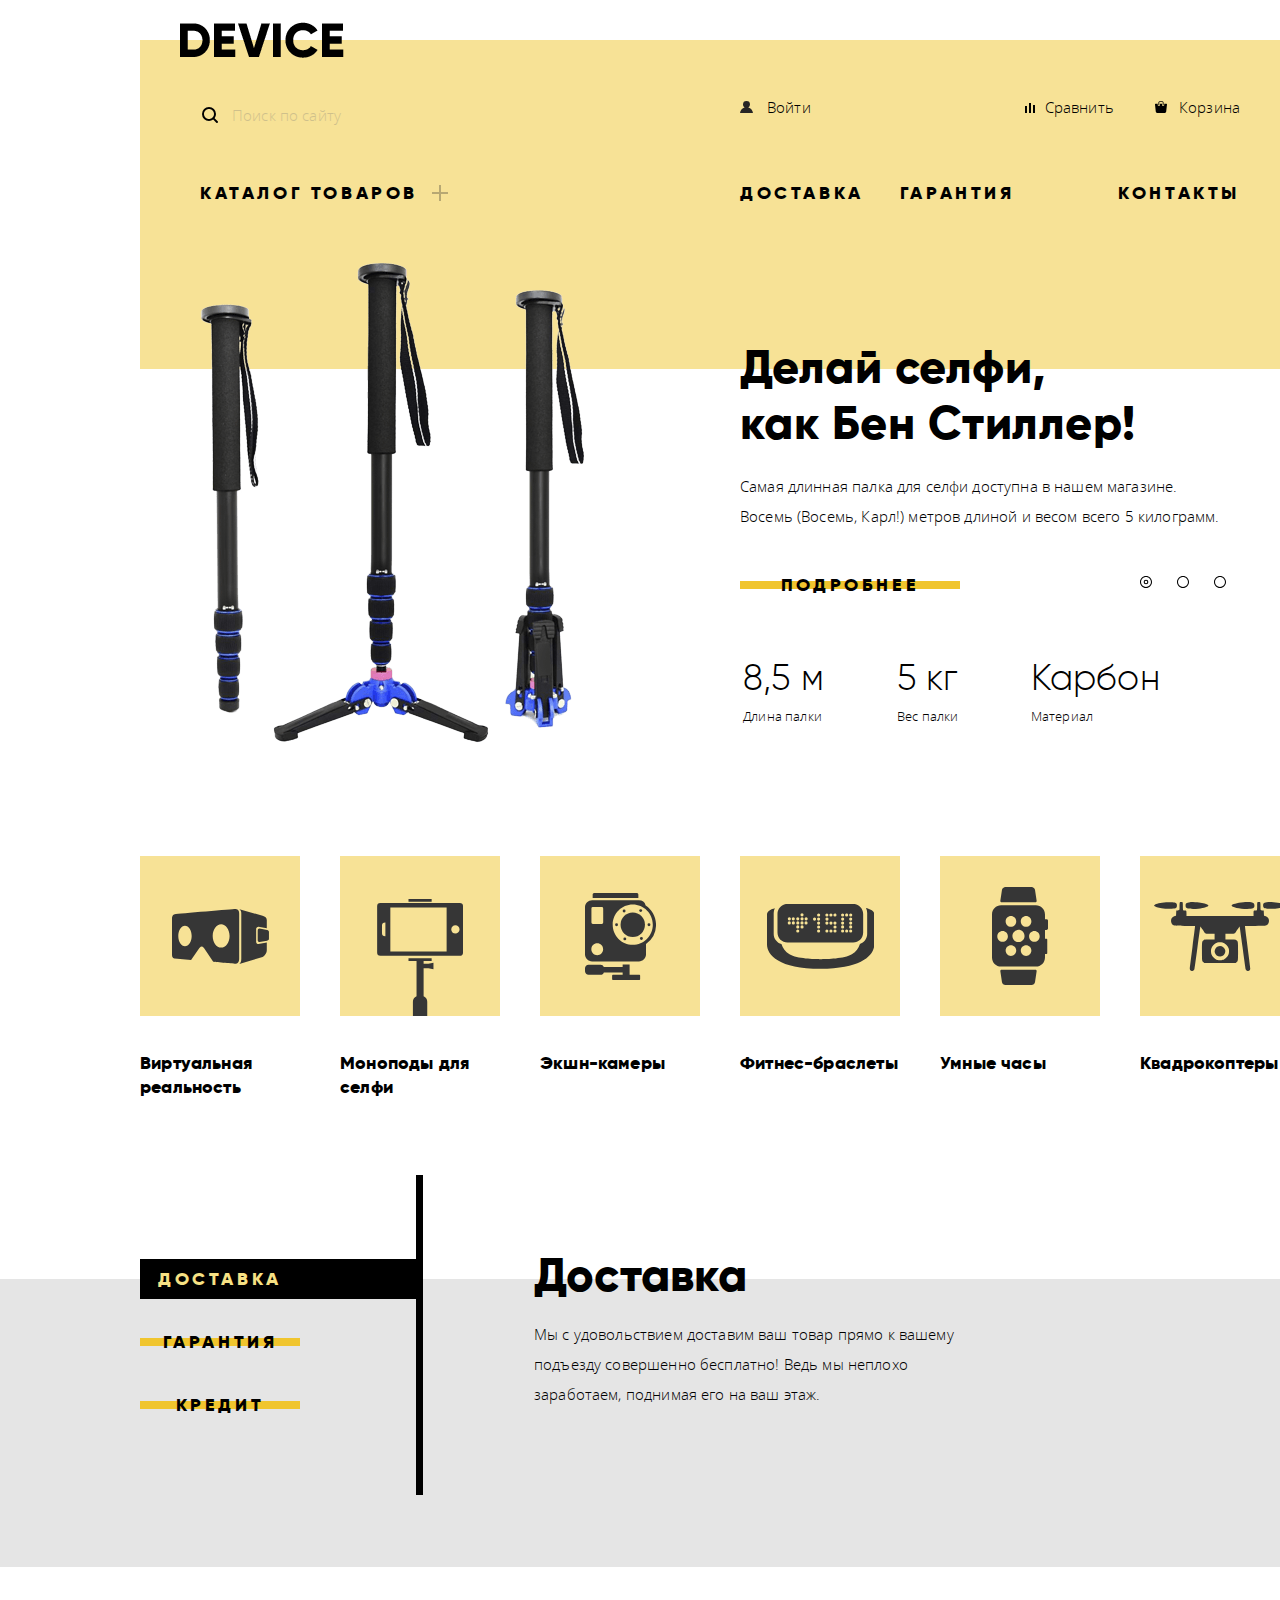
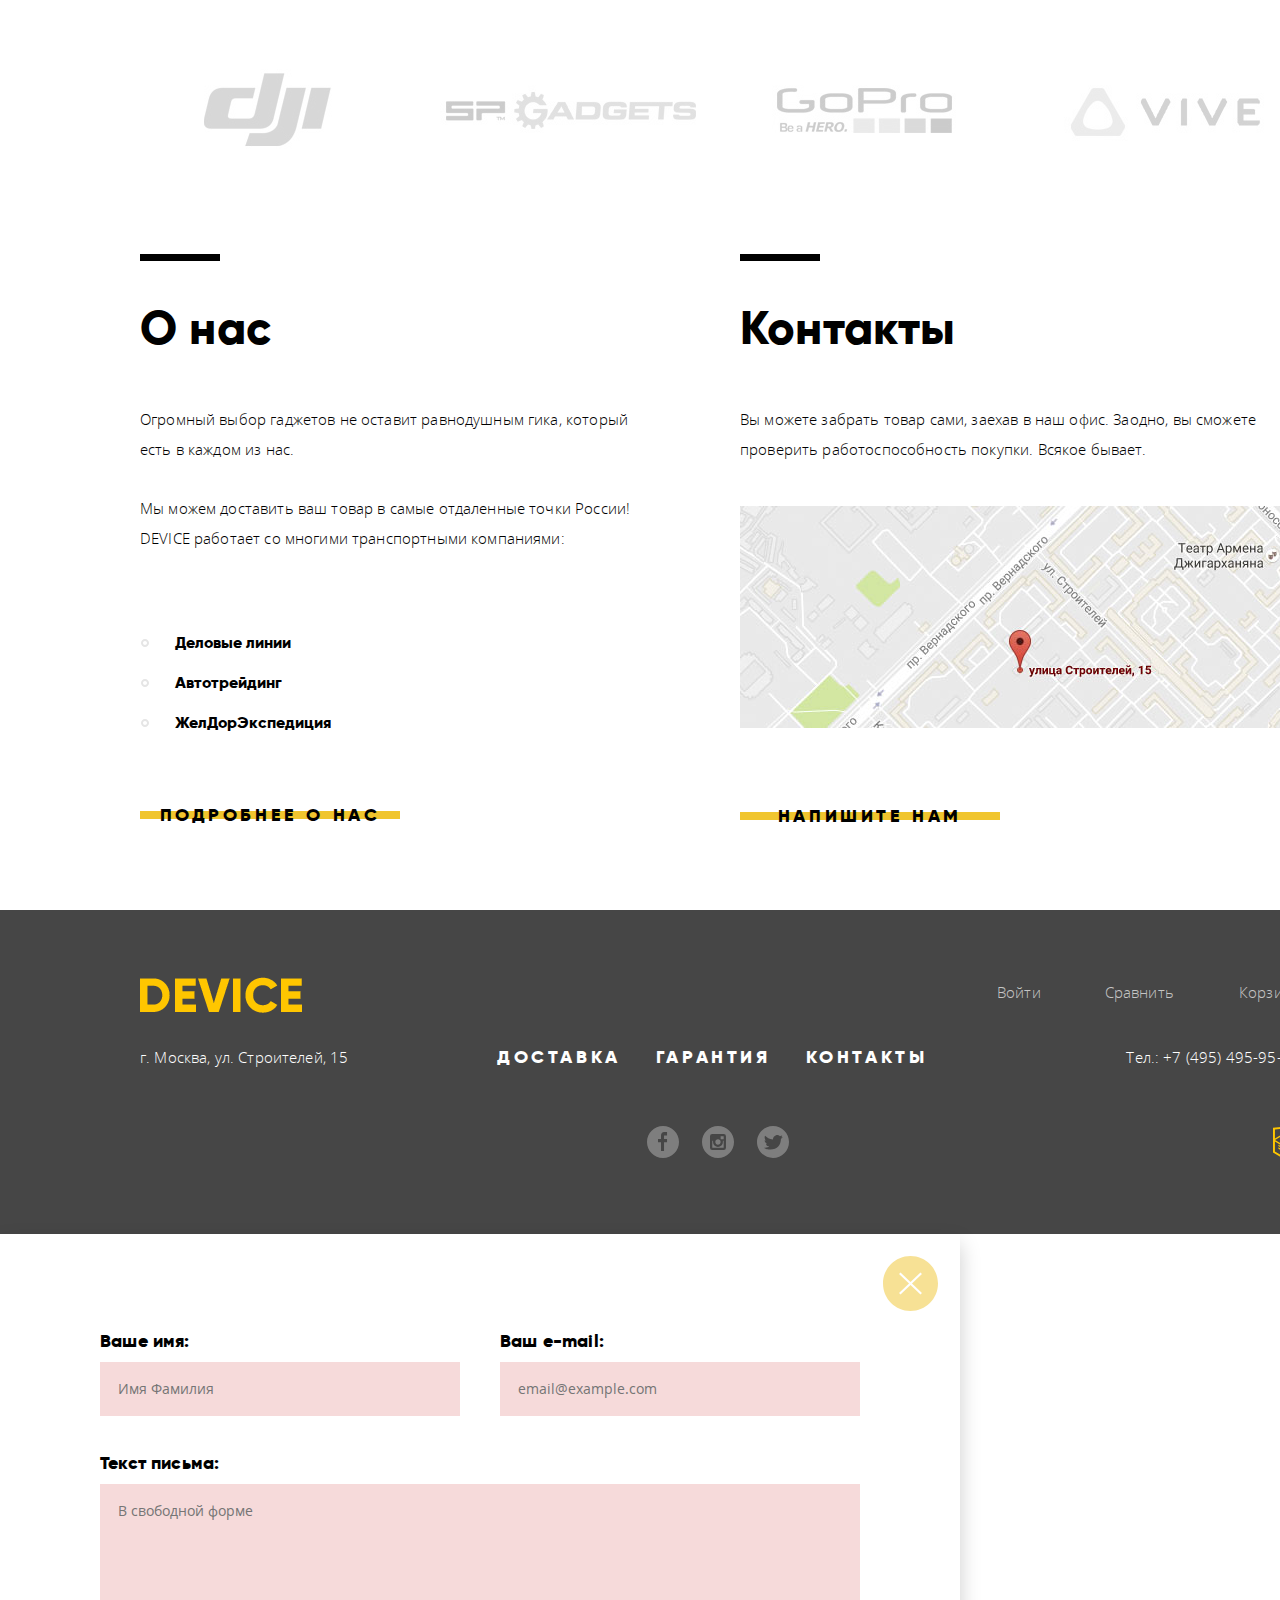
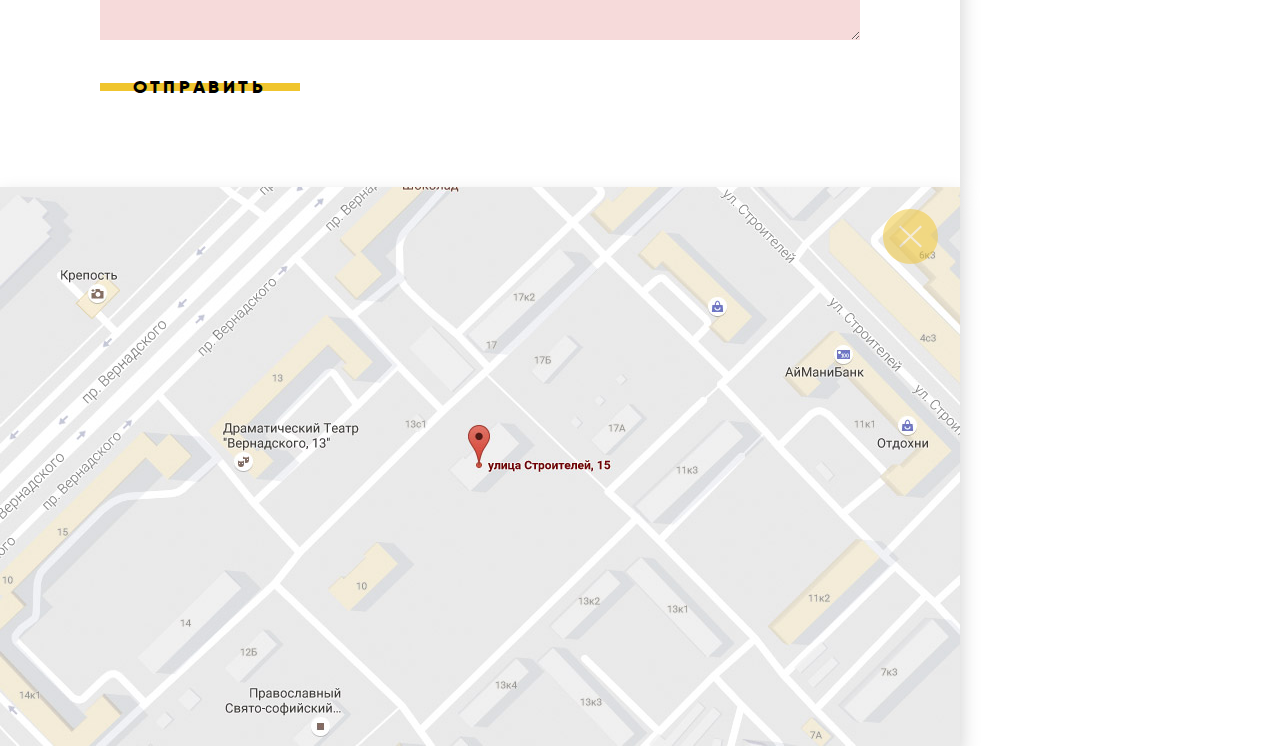
==== index.html @ 0436f094 "Достилизовал инпуты, и поведение ссылок" ====
<!DOCTYPE html>
<html lang="ru">
<head>
  <meta charset="utf-8">
  <title>Магазин электроники «Девайс»</title>
  <link href="css/normalize.css" rel="stylesheet">
  <link href="css/style.css" rel="stylesheet">
</head>
<body>
  <header class="main-header">
    <nav class="main-nav container">
      <a class="main-header-logo">
        <img src="img/logo-main.png" width="164" height="36" alt="Логотип «Девайс»">
      </a>

      <div class="top-nav">
        <form action="http://echo.htmlacademy.ru" method="post">
          <label class="visually-hidden" for="search">Поиск по сайту</label> 
          <input class="search-input" type="search" id="search" name="search" placeholder="Поиск по сайту">
          <button class="search-button basic-text" type="submit">Найти</button>
        </form> 

        <ul class="user-nav">
          <li class="login-item">
            <a class="login-link basic-text" href="#">Войти</a>
          </li>
        </ul>

        <ul class="shopping basic-text">
          <li class="shopping-item"><a class="shopping-link basic-text" href="#">Сравнить</a></li>
          <li class="shopping-item"><a class="shopping-link basic-text" href="#">Корзина</a></li>
        </ul>
      </div>

      <ul class="site-nav">
        <li class="site-nav-item">
          <a class="site-nav-link dropdown" href="catalog.html">Каталог товаров</a>
          <ul class="dropdown-menu">
            <li>
              <ul class="dropdown-menu-1">
                <li class="dropdown-menu-item">
                  <a class="dropdown-menu-link" href="#">Виртуальная реальность</a>
                </li>
                <li class="dropdown-menu-item">
                  <a class="dropdown-menu-link" href="#">Моноподы для селфи</a>
                </li>
                <li class="dropdown-menu-item">
                  <a class="dropdown-menu-link" href="#">Экшн-камеры</a>
                </li>
              </ul>
            </li>
            <li>
              <ul class="dropdown-menu-2">
                <li class="dropdown-menu-item">
                  <a class="dropdown-menu-link" href="#">Фитнес-браслеты</a>
                </li>
                <li class="dropdown-menu-item">
                  <a class="dropdown-menu-link" href="#">Умные часы</a>
                </li>
              </ul>
            </li>
            <li>
              <ul class="dropdown-menu-3">
                <li class="dropdown-menu-item">
                  <a class="dropdown-menu-link" href="#">Квадрокоптеры</a>
                </li>
              </ul>
            </li>
          </ul>
        </li>
        <li class="site-nav-item">
          <a class="site-nav-link" href="#">Доставка</a>
        </li>
        <li class="site-nav-item">
          <a class="site-nav-link" href="#">Гарантия</a>
        </li>
        <li class="site-nav-item">
          <a class="site-nav-link" href="#">Контакты</a>
        </li>
      </ul>
    </nav>
  </header>

  <main>
    <h1 class="visually-hidden">Магазин электроники «Девайс»</h1>

    <section class="slider container">
      <h2 class="visually-hidden">Промо-слайдер</h2>

      <div class="slider-buttons">
        <ul class="slider-buttons-list">
          <li><button type="button" class="slider-button slider-btn-active" aria-label="Первый слайд"></button></li>
          <li><button type="button" class="slider-button" aria-label="Второй слайд"></button></li>
          <li><button type="button" class="slider-button" aria-label="Третий слайд"></button></li>
        </ul>
      </div>

      <ul class="slider-list">
        <li class="slider-item slider-item-current">
          <div class="slider-image">
            <img src="img/slider-1.png" width="384" height="486" alt="Cелфи-палка">
          </div>
          <div class="slider-info">
            <p class="slider-heading">Делай селфи,<br> как Бен Стиллер!</p>
            <p class="basic-text">Самая длинная палка для селфи доступна в нашем магазине. Восемь&#160(Восемь, Карл!) метров длиной и весом всего 5 килограмм.</p>

            <a class="button btn-more" href="#">Подробнее</a>

            <table class="slider-table">
              <tr>
                <th>8,5 м</th>
                <th>5 кг</th>
                <th>Карбон</th>
              </tr>
              <tr>
                <td>Длина палки</td>
                <td>Вес палки</td>
                <td>Материал</td>
              </tr>
            </table>
          </div>
        </li>

        <li class="slider-item">
          <div class="slider-image">
            <img src="img/slider-2.png" width="345" height="485" alt="Фитнес-браслет">
          </div>
          <div class="slider-info">
            <p class="slider-heading">Худеем<br> правильно!</p>
            <p class="basic-text">Мотивирующие фитнес-браслеты помогут найти в себе силы не пропускать занятия и соблюдать диету.</p>

            <a class="button btn-more" href="#">Подробнее</a>

            <table class="slider-table">
              <tr>
                <th>48 часов</th>
              </tr>
              <tr>
                <td>Без подзарядки</td>
              </tr>
            </table>
          </div>
        </li>

        <li class="slider-item">
          <div class="slider-image">
            <img src="img/slider-3.png" width="526" height="334" alt="Квадрокоптер">
          </div>
          <div class="slider-info">
            <p class="slider-heading">Порхает как бабочка, жалит как пчела!</p>
            <p class="basic-text">Этот обычный, на первый взгляд, квадрокоптер оснащен мощным лазером, замаскированным под стандартную камеру.</p>

            <a class="button btn-more" href="#">Подробнее</a>

            <table class="slider-table">
              <tr>
                <th>800 м</th>
                <th>50 м</th>
              </tr>
              <tr>
                <td>Дальность полета</td>
                <td>Радиус поражения</td>
              </tr>
            </table>
          </div> 
        </li>
      </ul>

    </section>

    <div class="popular container">
      <ul class="popular-list">
        <li><a class="popular-1" href="#">Виртуальная реальность</a></li>
        <li><a class="popular-2" href="catalog.html#">Моноподы для селфи</a></li>
        <li><a class="popular-3" href="#">Экшн-камеры</a></li>
        <li><a class="popular-4" href="#">Фитнес-браслеты</a></li>
        <li><a class="popular-5" href="#">Умные часы</a></li>
        <li><a class="popular-6" href="#">Квадрокоптеры</a></li>
      </ul>
    </div>

    <section class="services">
      <h2 class="visually-hidden">Услуги магазина «Девайс»</h2>

      <div class="services-main container">
        <ul class="services-list">
          <li><button type="button" class="services-button services-button-active">Доставка</button></li>
          <li><button type="button" class="services-button">Гарантия</button></li>
          <li><button type="button" class="services-button">Кредит</button></li>
        </ul>
      
        <ul class="services-content">
          <li class="services-item services-item-current">
            <h3>Доставка</h3>
            <p class="basic-text">Мы с удовольствием доставим ваш товар прямо к вашему подъезду совершенно бесплатно! Ведь мы неплохо заработаем, поднимая его на ваш этаж.</p>
          </li>
          <li class="services-item">
            <h3>Гарантия</h3>
            <p class="basic-text">Если из-за возгорания купленного у нас товара у вас сгорит дом — не переживайте, мы выдадим вам новый. Товар, не дом, конечно же.</p> 
          </li>
          <li class="services-item">
            <h3>Кредит</h3>
            <p class="basic-text">Залезть в долговую яму стало проще! Кредитные консультанты подберут для вас наиболее выгодные условия кредита. Выгодные для нашего банка, разумеется.</p>
          </li>
        </ul>
      </div>

    </section>

    <section class="brands container">
      <h2 class="visually-hidden">Наши бренды</h2>
      <ul class="brands-list">
        <li><a class="logo-1" href="#"><img src="img/logo-1.jpg" width="260" height="100" alt="DJI"></a></li>
        <li><a class="logo-2" href="#"><img src="img/logo-2.jpg" width="260" height="100" alt="SP Gadgets"></a></li>
        <li><a class="logo-3" href="#"><img src="img/logo-3.jpg" width="260" height="100" alt="GoPro"></a></li>
        <li><a class="logo-4" href="#"><img src= "img/logo-4.jpg" width="260" height="100" alt="Vive"></a></li>
      </ul>
    </section>

    <div class="about container">
      <section class="about-us">
        
        <h2>О нас</h2>
        <p class="basic-text">Огромный выбор гаджетов не оставит равнодушным гика, который есть в каждом из нас.</p>
        <p class="basic-text">Мы можем доставить ваш товар в самые отдаленные точки России! DEVICE работает со многими транспортными компаниями:</p>
        <ul class="about-us-list">
          <li>Деловые линии</li>
          <li>Автотрейдинг</li>
          <li>ЖелДорЭкспедиция</li>
        </ul>
        <a class="button btn-we" href="#">Подробнее о нас</a>
      </section>

      <section class="contacts">
        <h2>Контакты</h2>
        <p class="basic-text">Вы можете забрать товар сами, заехав в наш офис. Заодно, вы сможете проверить работоспособность покупки. Всякое бывает.</p>
        <p class="map"><a href="map.html"><img src="img/map.jpg" width="560" height="222" alt="Карта офиса по адресу улица Строителей, 15"></a></p>

        <a class="button btn-we" href="#">Напишите нам</a>

      </section>

    </div>
  </main>

  <footer class="footer-main">
   <div class="container">
      <a class="footer-main-logo">
        <img src="img/logo-footer.png" width="162" height="36" alt="Логотип «Девайс»">
      </a>
      
      <div class="footer-top-nav">
        <ul class="footer-user-nav">
          <li class="footer-user-item">
            <a class="footer-user-login basic-text" href="#">Войти</a>
          </li>
        </ul>

        <ul class="footer-shopping">
          <li class="footer-shopping-item">
            <a class="footer-shopping-link basic-text" href="#">Сравнить</a>
          </li>
          <li class="footer-shopping-item">
            <a class="footer-shopping-link basic-text" href="#">Корзина</a>
          </li>
        </ul>
      </div>
      
      <div class="footer-middle-nav">
        <p class="footer-contacts basic-text">
          г. Москва, ул. Строителей, 15
        </p>

          <ul class="footer-site-nav">
            <li class="footer-nav-item"><a class="footer-nav-link" href="#">Доставка</a></li>
            <li class="footer-nav-item"><a class="footer-nav-link" href="#">Гарантия</a></li>
            <li class="footer-nav-item"><a class="footer-nav-link" href="#">Контакты</a></li>
          </ul>

        <a class="basic-text tel" href="tel:+74954959595">Тел.: +7 (495) 495-95-95</a>
      </div>  
      
      <div class="footer-bottom-nav">
        <ul class="footer-social">
          <li><a class="social-button fb" href="#"><span class="visually-hidden">Фейсбук</span></a></li>
          <li><a class="social-button instagram" href="#"><span class="visually-hidden">Инстаграм</span></a></li>
          <li><a class="social-button twitter" href="#"><span class="visually-hidden">Твиттер</span></a></li>
        </ul>

         <a class="academy-logo" href="https://htmlacademy.ru/intensive/htmlcss"><img src="img/logo-html.svg" width="27" height="35" alt="Логотип HTML Academy"></a>
      </div>
    </div>

  </footer>

    <section class="contact-us modal">
      <h2 class="visually-hidden">Форма обратной связи</h2>

      <form class="contact-us-form" action="http://echo.htmlacademy.ru" method="post">

        <div class="modal-half-width">
          <label class="modal-label" for="modal-name">Ваше имя:</label>
          <input type="text" name="name" id="modal-name" placeholder="Имя Фамилия" required>
        </div>
        <div class="modal-half-width">
          <label class="modal-label" for="modal-email">Ваш e-mail:</label>
          <input type="email" name="e-mail" id="modal-email" placeholder="email@example.com" required>
        </div>
        <div class="modal-full-width">
        <label class="modal-label" for="letter">Текст письма:</label>
        <textarea id="letter" rows=5 name="comment" placeholder="В свободной форме" required></textarea>
        </div>
        <button type="submit" class="button form-button">Отправить</button>  
        <button type="button" class="modal-close" aria-label="Закрыть"></button>
      </form>
    </section>

      <section class="modal-map modal">
        <h2 class="visually-hidden">Как до нас добраться</h2>
        <button type="button" class="modal-close" aria-label="Закрыть"></button>
      </section>
    </body>
    </html>
---- css/style.css ----
@font-face {
    font-family: "Gilroy ExtraBold";
    src: local("Gilroy ExtraBold"), local("Gilroy-ExtraBold"),
         url("../fonts/gilroyextrabold.woff2") format("woff2"),
         url("../fonts/gilroyextrabold.woff") format("woff");
    font-weight: 900;
    font-style: normal;
}

@font-face {
    font-family: "Gilroy Light";
    src: local("Gilroy Light"), local("Gilroy-Light"),
         url("../fonts/gilroylight.woff2") format("woff2"),
         url("../fonts/gilroylight.woff") format("woff");
    font-weight: 300;
    font-style: normal;
}

@font-face {
    font-family: "Open Sans";
    src: local("Open Sans"), local("Open-Sans"),
         url("../fonts/opensans.woff2") format("woff2"),
         url("../fonts/opensans.woff") format("woff");
    font-weight: 400;
    font-style: normal;
}

@font-face {
    font-family: "Open Sans Light";
    src: local("Open Sans Light"), local("Open-Sans-Light"),
         url("../fonts/opensanslight.woff2") format("woff2"),
         url("../fonts/opensanslight.woff") format("woff");
    font-weight: 300;
    font-style: normal;
}

body {
  margin: 0;
  padding: 0;
  min-width: 1440px;

  font-family: "Gilroy ExtraBold", "Arial Black", sans-serif;
  font-size: 18px;
  line-height: 24px;
  color: #000000;
  letter-spacing: .01em;
  background-color: #ffffff;
}

a {
  text-transform: uppercase;
  text-decoration: none;
  letter-spacing: .2em;
  color: #000000;
}

a:hover {
  color: rgba(0, 0, 0, 0.6);
}

a:active {
  color: rgba(0, 0, 0, 0.3);
}

.footer-top-nav a {
  color: rgba(255, 255, 255, 0.7);
}

.footer-top-nav a:hover {
  color: rgba(255, 255, 255, 1);
}

.footer-top-nav a:active {
  color: rgba(255, 255, 255, 0.3);
}

.footer-middle-nav a {
  color: rgba(255, 255, 255, 1);
}

.footer-middle-nav a:hover {
  color: rgba(255, 255, 255, 0.6);
}

.footer-middle-nav a:active {
  color: rgba(255, 255, 255, 0.3);
}

.logout-link,
.footer-user-logout {
  color: rgba(0, 0, 0, 0.3)
}

.main-header-logo:hover[href],
.footer-main-logo:hover[href],
.academy-logo:hover[href] {
  opacity: 0.6;
}

.main-header-logo:active[href],
.footer-main-logo:active[hre],
.academy-logo:active[href] {
  opacity: 0.3;
}

.dropdown-menu-item a {
  font-family: "Open Sans Light", Arial, sans-serif;
  font-size: 15px;
  line-height: 36px;
  text-transform: none;
  letter-spacing: .01em;
}

.basic-text {
  font-family: "Open Sans Light", "Arial", sans-serif;
  text-transform: none;
  font-size: 15px;
  line-height: 30px;
  letter-spacing: .01em;
}

.main-nav {
background-color: #f7e296;
padding: 52px 60px 164px 60px;
position: relative;
}

.inner-page {
  padding: 52px 60px;
}

.main-header {
  margin-top: 40px;
}

.container {
  margin: 0 auto;
  width: 1160px;
  box-sizing: border-box;
}

.site-nav,
.dropdown-menu,
.user-nav,
.shopping,
.slider-buttons-list,
.slider-list, 
.popular-list,
.services-list,
.services-content,
.brands-list,
.about-us-list,
.footer-site-nav,
.footer-user-nav,
.footer-social,
.footer-shopping,
.breadcrumbs,
.sort-by-type,
.sort-by-dir {
  list-style: none;
  margin: 0;
  padding: 0;
}

.main-header-logo {
  position: absolute;
  top: -18px;
  left: 40px;
}

.top-nav,
.user-nav,
.shopping,
.footer-top-nav,
.footer-middle-nav,
.footer-bottom-nav,
.footer-site-nav,
.footer-user-nav,
.footer-shopping,
.footer-social {
  display: flex;
  margin: 0;
  padding: 0;
}

.top-nav form {
  width: 540px;
  margin-bottom: 48px;
}

.user-nav {
  position: relative;
}

.user-nav a:first-child {
  margin-right: auto;
  padding-left: 27px;
}

.user-nav a:last-child {
  margin-left: auto;
}

.user-nav a:first-child::before {
  content:"";
  background: url("../img/user.svg") 0 0 no-repeat;
  position: absolute;
  width: 13px;
  height: 12px;
  left: 0;
  top: 9px;
}

.shopping {
  margin-left: auto;
}

.shopping-item:first-child,
.footer-shopping-item:first-child {
  margin-left: 44px;
  padding-left: 20px;
  position: relative;
}

.shopping-item:first-child::before {
  content:"";
  background: url("../img/compare.svg") 0 0 no-repeat;
  position: absolute;
  width: 10px;
  height: 10px;
  left: 0;
  top: 11px;
}

.footer-user-item,
.shopping-item:last-child,
.footer-shopping-item:last-child {
  margin-left: 41px;
  padding-left: 24px;
  position: relative;
}

.shopping-item:last-child::before {
  content:"";
  background: url("../img/cart.svg") 0 0 no-repeat;
  position: absolute;
  width: 12px;
  height: 12px;
  left: 0;
  top: 9px;
}

.site-nav {
  margin: 0;
  padding: 0;
  display: flex;
}

.site-nav-item:first-child {
  width: 540px;
}

.site-nav-item:nth-child(3) {
  margin-left: 36px;
  margin-right: auto;
}

.site-nav-item a {
  position: relative;
  z-index: 3;
}

.dropdown::after {
  content: "";
  width: 16px;
  height: 16px;
  position: absolute;
  top: 3px;
  right: 0;
  background: url("../img/plus.svg") 0 0 no-repeat;
  opacity: .3;
}

.dropdown {
  padding-right: 30px;
  z-index: 3;
}

.dropdown-menu {
  margin: 0;
  padding: 26px 60px 35px 60px;
  position: absolute;
  bottom: 0px;
  left: 0;
  width: 100%;
  box-sizing: border-box;
  background-color: #f7e296;
  display: flex;
  visibility: hidden;
  z-index: 2;
}

.inner-menu {
  bottom: -110px;
}

.site-nav-link:hover + .dropdown-menu,
.site-nav-link:focus + .dropdown-menu {
  visibility: visible;
}

.dropdown-menu:hover,
.dropdown-menu:focus {
  visibility: visible;
}

.dropdown-menu-1, 
.dropdown-menu-2,
.dropdown-menu-3 {
  list-style: none;
  margin: 0;
  padding: 0;
  padding-right: 58px;
}

.dropdown-menu-2 {
  padding-right: 78px;
}

.search-input {
  border: none;
  background: url("../img/search.svg") 0 8px no-repeat;
  background-color: #f7e296;
  width: 441px;
  margin-top: 5px;  
  transition: color, opacity;
  transition-duration: .15s;
  text-indent: 28px;
  border: 2px solid transparent;
}

.search-input:focus {
  border-bottom: 2px solid #000;
  outline: 0; 
}

.search-input::placeholder {
  text-indent: 28px;
    opacity: .3
}

.search-input:hover::placeholder {
    opacity: .6
}

.search-button {
  line-height: 30px;
  padding: 8px 20px;
  cursor: pointer;
  transition: color, opacity;
  transition-duration: .15s;
  opacity: 0;
  color: transparent;
  border: 2px solid #000;
  border-radius: 0;
  background-color: transparent;
  position: absolute;
  left: 413px;
  top: 43px;
}

.search-input:focus + .search-button,
.search-button:focus {
  opacity: 1;
  color: inherit;
}

.top-nav .search-button:hover {
  background-color: #000000;
  color: #ffffff;
}

.top-nav .search-button:active {
  color: rgba(255, 255, 255, 0.3);
}

.catalog-heading {
  padding: 0px 60px;
  margin-bottom: 50px;
}

.catalog-heading h1 {
  margin-bottom: 28px;
}

.slider {
  display: flex;
  position: relative;
}

.slider-item,
.slider-item-current {
  display: flex;
  justify-content: space-between;
  padding: 0px 40px 0px 60px;
  position: relative;
  z-index: 1;
  margin-top: -110px;
  margin-bottom: 300px;
}


/* Отключалка слайдеров */

.slider-item {
  display: none;
}

.slider-item-current {
  display: flex;
}

.slider-image {
  width: 540px;
  flex-shrink: 0;
}

.slider-info {
  margin-top: 80px;
}

.slider-heading + .basic-text {
  margin-bottom: 42px;
  padding-right: 30px;
}

.slider-info p {
  margin: 0;
  padding: 0;
}

.slider-info .slider-heading {
  font-size: 47px;
  line-height: 56px;
  letter-spacing: .01em;
  margin-bottom: 20px;
}

.slider-table th {
  font-family: "Gilroy Light", Arial, sans-serif;
  font-size: 36px;
  line-height: 48px;
  font-weight: normal;
}

.slider-table td {
  font-family: "Open Sans Light", Arial, sans-serif;
  font-size: 13px;
  line-height: 20px;
  font-weight: normal;
}

.slider-table th {
  padding-right: 70px;
}

.slider-buttons {
  order: 2;
  position: absolute;
  left: 980px;
  top: 200px;
  z-index: 2;
}

.slider-buttons li {
  display: inline-block;
}

.slider-button {
  width: 12px;
  height: 12px;
  background: url("../img/slider-button-empty.svg") 0 0 no-repeat;
  background-size: 100%;
  border: none;
  cursor: pointer;
  margin-left: 20px;
  cursor: pointer;
}

.slider-btn-active {
  background: url("../img/slider-button.svg") 0 0 no-repeat;
  background-size: 100%;
  cursor: pointer;
}

.breadcrumbs {
  margin: 0;
  padding: 0;
}

.breadcrumbs li {
  display: inline-block;
  margin-right: 40px;
  position: relative;
}

.breadcrumbs li:not(:last-child)::after {
  content: "";
  position: absolute;
  width: 4px;
  height: 7px;
  top: 10px;
  right: -25px;
  background: url("../img/nav-arrow.svg") 0 0 no-repeat;
}

.breadcrumbs-item a,
.breadcrumbs-current {
  font-family: "Open Sans Light", "Arial", sans-serif;
  text-transform: none;
  font-size: 14px;
  line-height: 24px;
  letter-spacing: .01em;
  color: rgba(0, 0, 0, 0.3);
}

.catalog-main {
  display: flex;
}

.filter {
  background-color: #efefef;
  width: 32.5%;
  display: flex;
}

.catalog {
  width: 67.5%;
}

.filter-item {
  display: flex;
}

.sort-by {
  background-color: rgba(0, 0, 0, 0.08);
  list-style: none;
  display: flex;
  align-items: baseline;
}

.sort-by .selection-heading {
  margin-right: 50px;
}

.sort-by-type {
  margin-right: auto;
}

.sort-by-type li {
  display: inline-block;
  margin-right: 30px;
}

.sort-by-dir li {
  display: inline-block;
}

.sort-by-dir a {
  margin: 0;
  padding: 0;
}

.sort-by-dir {
  margin-left: auto;
  margin-right: 50px;
}

.sort-by-dir-up {
  display: block;
  width: 11px;
  height: 10px;
  margin-top: 100px;
  background: url("../img/icon-up-dir.svg") 0 0 no-repeat;
}

.sort-by-dir-down {
  display: block;
  width: 11px;
  height: 10px;
  margin-top: 100px;
  background: url("../img/icon-down-dir.svg") 0 0 no-repeat;
}

.sort-by-dir a {
  opacity: 0.2;
}

.sort-by-dir a[href]:hover {
  opacity: 0.4;
}

.sort-by-dir .sort-by-dir-active,
.sort-by-dir a[href]:active {
  opacity: 1;
}

.sort-by-link {
  color: rgba(0, 0, 0, 0.3);
}

.sort-by-link:hover,
.pagination-item:hover {
  color: rgba(0, 0, 0, 0.6);
}

.sort-by-link:active,
.pagination-item:active {
  color: rgba(0, 0, 0, 1);
}

.sort-by .sort-by-link-active,
.pagination-list .pagination-item-active {
  color: rgba(0, 0, 0, 1);
}

.catalog-item-title {
  text-transform: none;
  letter-spacing: .01em;
  font-size: 18px;
}

.catalog-item-price {
  font-family: "Gilroy Light", "Arial", sans-serif;
  font-size: 16px;
  line-height: 24px;
  color: #000000;
  letter-spacing: .01em;
}

.main-nav input[placeholder] {
  font-family: "Open Sans Light", "Arial", sans-serif;
  text-transform: none;
  font-size: 15px;
  line-height: 30px;
  letter-spacing: .01em;
}

.modal.contact-us input[placeholder],
.modal.contact-us textarea,
.sort-by a {
  font-family: "Open Sans", Arial, sans-serif;
  font-size: 14px;
  line-height: 18px;
  letter-spacing: 0;
  text-transform: none;
}

.selection-heading,
.pagination-list {
  font-size: 16px;
  letter-spacing: .2em;
  text-transform: uppercase;
  list-style: none;
}

.pagination-list {
    display: flex;
    margin: 0;
    padding: 0;
    justify-content: space-between;
    background-color: rgba(0, 0, 0, 0.08);
}

.pagination-numbers {
  display: flex;
  margin: 0;
  padding: 0;
}

.pagination-item {
  color: rgba(0, 0, 0, 0.3);  
  padding: 28px 14px;
  display: block;
}

.pagination-list .pagination-numbers {
  list-style: none;
}

.pagination-list .prev,
.pagination-list .next {
  display: block;
  padding: 28px;
}

.pagination-list .prev:hover,
.pagination-list .next:hover {
  background-color: rgba(0, 0, 0, 0.08);
  color: rgba(0, 0, 0, 1);
}

.pagination-list .prev:active,
.pagination-list .next:active {
  color: rgba(0, 0, 0, 0.3);
}

.filter-item label {
  font-family: "Open Sans Light", Arial, sans-serif;
  font-size: 14px;
  line-height: 40px;
  letter-spacing: .01em;
}

.button-compare {
  font-family: "Open Sans Light", Arial, sans-serif;
  font-size: 13px;
  line-height: 36px;
  letter-spacing: .01em;
  text-transform: none;
  color: rgba(0, 0, 0, 0.5);
}

.button-compare:hover {
  color: rgba(0, 0, 0, 1);
}

.button-compare:active {
  color: rgba(0, 0, 0, 0.2);
}


.popular-list {
  display: flex;
  justify-content: space-between;
  margin-bottom: 180px;
  position: relative;  
}

.popular-list a { 
  text-transform: none;
  letter-spacing: .01em;
  display: block;
  width: 160px;
 }

.popular-list li::before {
  content: "";
  position: absolute;
  width: 160px;
  height: 160px;
  top: -195px;
  background-color: rgba(240, 197, 46, 0.5);
}

.popular-1::before {
  content: "";
  position: absolute;
  width: 160px;
  height: 160px;
  top: -195px;
  background: url("../img/popular-1.svg") 50% 50% no-repeat;
}

.popular-2::before {
  content: "";
  position: absolute;
  width: 160px;
  height: 160px;
  top: -195px;
  background: url("../img/popular-2.svg") 50% 100% no-repeat;
}

.popular-3::before {
  content: "";
  position: absolute;
  width: 160px;
  height: 160px;
  top: -195px;
  background: url("../img/popular-3.svg") 50% 50% no-repeat;
}

.popular-4::before {
  content: "";
  position: absolute;
  width: 160px;
  height: 160px;
  top: -195px;
  background: url("../img/popular-4.svg") 50% 50% no-repeat;
}

.popular-5::before {
  content: "";
  position: absolute;
  width: 160px;
  height: 160px;
  top: -195px;
  background: url("../img/popular-5.svg") 50% 50% no-repeat;
}

.popular-6::before {
  content: "";
  position: absolute;
  width: 160px;
  height: 160px;
  top: -195px;
  background: url("../img/popular-6.svg") 50% 50% no-repeat;
}

.popular-list li:hover::before {
  background-color: rgba(240, 197, 46, 1);
 }

 .popular-list a:hover {
  color: rgba(0, 0, 0, 1);
 }

 .popular-list a:active,
 .popular-list a:active::before {
  opacity: 0.3;
 }

.services {
  background-color: #e5e5e5;
  min-height: 288px;
  margin-bottom: 94px;
}

.services-main {
  display: flex;
}

.services-list {
  margin-top: -20px;
  padding-right: 117px;
  margin-right: 117px;
  position: relative;
}

.services-list li {
  margin-bottom: 23px;
}

.services-list::after {
  content: "";
  position: absolute;
  width: 7px;
  height: 100%;
  background-color: black;
  right: -6px;
  margin-top: -20px;
  top: 50%;
  transform: translateY(-50%);
  padding: 64px 0;
}

.services-content {
  margin-top: -28px;
}

.services-content h3,
.services-content p {
  margin: 0;
  bottom: 0;
  padding-right: 330px;
}

.services-content h3 {
  margin-bottom: 20px;
}

.services-content p {
  margin-bottom: 42px;
}

.catalog-heading h1,
.about h2,
.services h3 {
  font-size: 47px;
  line-height: 48px;
}

.services-item {
  display: none;
}

.services-item-current {
  display: block;
}

.brands {
  margin-bottom: 93px;
}

.brands-list {
  display: flex;
  justify-content: space-between;
}

.brands-list a {
  opacity: .2;
  display: block;
  width: 260px;
  height: 100px;
}

.brands-list a:hover img {
  opacity: 0;
  position: relative;
  left: 10px;
}

.brands-list .logo-1:hover {
  background-image: url("../img/logo-1-hover.jpg");
  opacity: 1; 
}

.brands-list .logo-2:hover {
  background-image: url("../img/logo-2-hover.jpg");
  opacity: 1; 
}

.brands-list .logo-3:hover {
  background-image: url("../img/logo-3-hover.jpg");
  opacity: 1; 
}  

.brands-list .logo-4:hover {
  background-image: url("../img/logo-4-hover.jpg");
  opacity: 1; 
}  

.about {
  display: flex;
  justify-content: space-between;
  margin-bottom: 82px;
  padding-top: 50px;
}

.about h2,
.about p {
  margin: 0;
  padding: 0;
}

.about h2 {
  margin-bottom: 52px;
}

.about-us p {
  margin-bottom: 29px;
}

.contacts p {
  margin-bottom: 42px;
}

.about p:last-of-type {
  margin-bottom: 70px;
}

.about h2::before {
  content: "";
  position: absolute;
  width: 80px;
  height: 7px;
  background-color: black;
  top: -50px;
  left: 0;
}

.about-us {
  padding-right: 100px;
  position: relative;
}

.contacts {
  position: relative;
}

.about-us-list {
  font-size: 16px;
  line-height: 40px;
  letter-spacing: 0;
  padding: 0;
  padding-left: 35px;
  margin-bottom: 60px;
}

.about-us-list li {
  padding: 0;
  margin: 0;
  position: relative;
}

.about-us-list li::before {
  content: "";
  position: absolute;
  width: 8px;
  height: 8px;
  background: url("../img/about-marker.svg");
  top: 50%;
  transform: translateY(-50%);
  left: -34px;
  margin-bottom: 
}

.footer-main {
  background-color: #464646;
  position: relative;
  padding: 67px 0;
}

.footer-main p {
  color: #ffffff;
}

.footer-main-logo {
  position: absolute;
}

.footer-top-nav {
  justify-content: flex-end;
  margin-bottom: 35px;
}

.footer-nav-item {
  margin-right: 35px;
}

.footer-contacts {
  margin: 0;
  padding: 0;
  margin-right: auto;
}

.tel {
  margin-left: 164px;
}

.footer-middle-nav {  
  margin-bottom: 54px;
  align-items: baseline;
}

.academy-logo {
  margin-left: auto;
}

.footer-social { 
  margin-left: auto;
}

.social-button {
  display: block;
  width: 32px;
  height: 32px;
  margin-left: 23px;
}

.social-button.fb {
  background: url("../img/fb.svg") 0 0 no-repeat;
}

.social-button.instagram {
  background: url("../img/instagram.svg") 0 0 no-repeat;
}

.social-button.twitter {
  background: url("../img/twitter.svg") 0 0 no-repeat;
}

.breadcrumbs a,
.social-button {
  color: #000000;
  opacity: 0.3;
}  

.breadcrumbs a:hover,
.social-button:hover {
  opacity: 0.6;
} 

.breadcrumbs a:active,
.social-button:active {
  opacity: 0.1;
}   

.button {
  display: block;
  position: relative;
  width: 100%;
  transition: color .1s;
  text-align: center;
  background: none;
  color: #000000;
}

.button a:hover {
  color: #000000;
}

.button::before {
  content:"";
  position: absolute;
  width: 100%;
  height: 8px;
  background: #f0c52e;
  left: 0;
  top: 0;
  bottom: 0;
  margin: auto;
  z-index: -1;
  transition: .2s ease;
}

.button:hover::before {
  height: 100%;
  padding: 5px 0;
} 

.button:active {
  color: rgba(0, 0, 0, 0.3);
}

.btn-more {
  width: 220px;
  margin-bottom: 54px; 
}

.btn-we {
  width: 260px; 
}

.catalog-item .btn-cart {
  width: 200px;
  text-transform: uppercase;
  text-decoration: none;
  letter-spacing: .2em;
}

.services-button {
  font-size: 18px;
  line-height: 24px;
  position: relative;
  z-index: 0;
  display: block;
  width: 100%;
  padding: 5% 0;
  cursor: pointer;
  transition: color .1s;
  text-align: center;
  background: none;
  text-transform: uppercase;
  text-decoration: none;
  letter-spacing: .2em;
  color: #000000;
  border: none;
  min-width: 160px;
}

.services-button::before {
  content:"";
  position: absolute;
  z-index: -1;
  top: 0;
  left: 0;
  bottom: 0;
  margin: auto;
  width: 100%;
  height: 8px;
  transition: .2s ease;
  background-color: #f0c52e;
}

.services-button:hover::before,
.services-button:focus::before {
  z-index: -1;
  top: 0;
  bottom: 0;
  width: 100%;
  height: 100%;
}

.services-button:active {
  color: #be9c22;
}

.services-button-active {
  color: #f7e184;
}

.services-button-active::before,
.services-button-active:focus::before {
  content: "";
  z-index: -1;
  top: 0;
  bottom: 0;
  width: 278px;
  height: 100%;
  background: #000;
}

.button-compare {
  display: block;
}

.modal {
  background-color: #ffffff;
  box-shadow: 0px 10px 20px 0px rgba(4, 6, 6, 0.2);
  z-index: 1;
}

.contact-us {
  width: 960px;
  height: 553px;
  padding: 95px 100px;
  box-sizing: border-box;
  position: relative;
}

.contact-us-form {
  display: flex;
  flex-wrap: wrap;
  justify-content: space-between;
}

.contact-us input[type="text"],
.contact-us input[type="email"] {
  background-color: rgba(229, 229, 229, 0.5);
  border: none;
  padding: 18px;
  width: 360px;
  box-sizing: border-box;
}

.contact-us textarea {
  width: 760px;
  min-height: 156px;
  background-color: rgba(229, 229, 229, 0.5);
  border: none;
  padding: 18px;
  box-sizing: border-box;
  margin-bottom: 30px;
}

.contact-us input:focus,
.contact-us textarea:focus {
  outline: 3px solid rgba(240, 197, 46, 0.5);
}

.contact-us input:hover,
.contact-us textarea:hover {
  background-color: rgba(229, 229, 229, 0.8);
}

.contact-us input:invalid,
.contact-us textarea:invalid {
  background-color: rgba(237, 181, 181, 0.5);
}

.contact-us label {
  display: block;
  margin-bottom: 9px;
}

.modal-half-width {
  margin-bottom: 35px;
  width: 360px;
  box-sizing: border-box;
}

.form-button {
  width: 200px;
  border: none;
  text-transform: uppercase;
  text-decoration: none;
  letter-spacing: .2em;
  color: #000000;
  cursor: pointer;
}

.modal-map {
  background-image: url("../img/map-big.jpg");
  width: 960px;
  height: 559px;
  position: relative;
}

.modal-close {
  position: absolute;
  width: 55px;
  height: 55px;
  left: 883px;
  top: 22px;
  background: url("../img/modal-close.svg") 0 0 no-repeat;
  border: none;
  opacity: .5;
  cursor: pointer;
}

.modal-close:hover {
  opacity: 1;
}

.modal-close:active {
  opacity: 0.3;
}


.visually-hidden {
  position: absolute;
  clip: rect(0 0 0 0);
  width: 1px;
  height: 1px;
  margin: -1px;
}
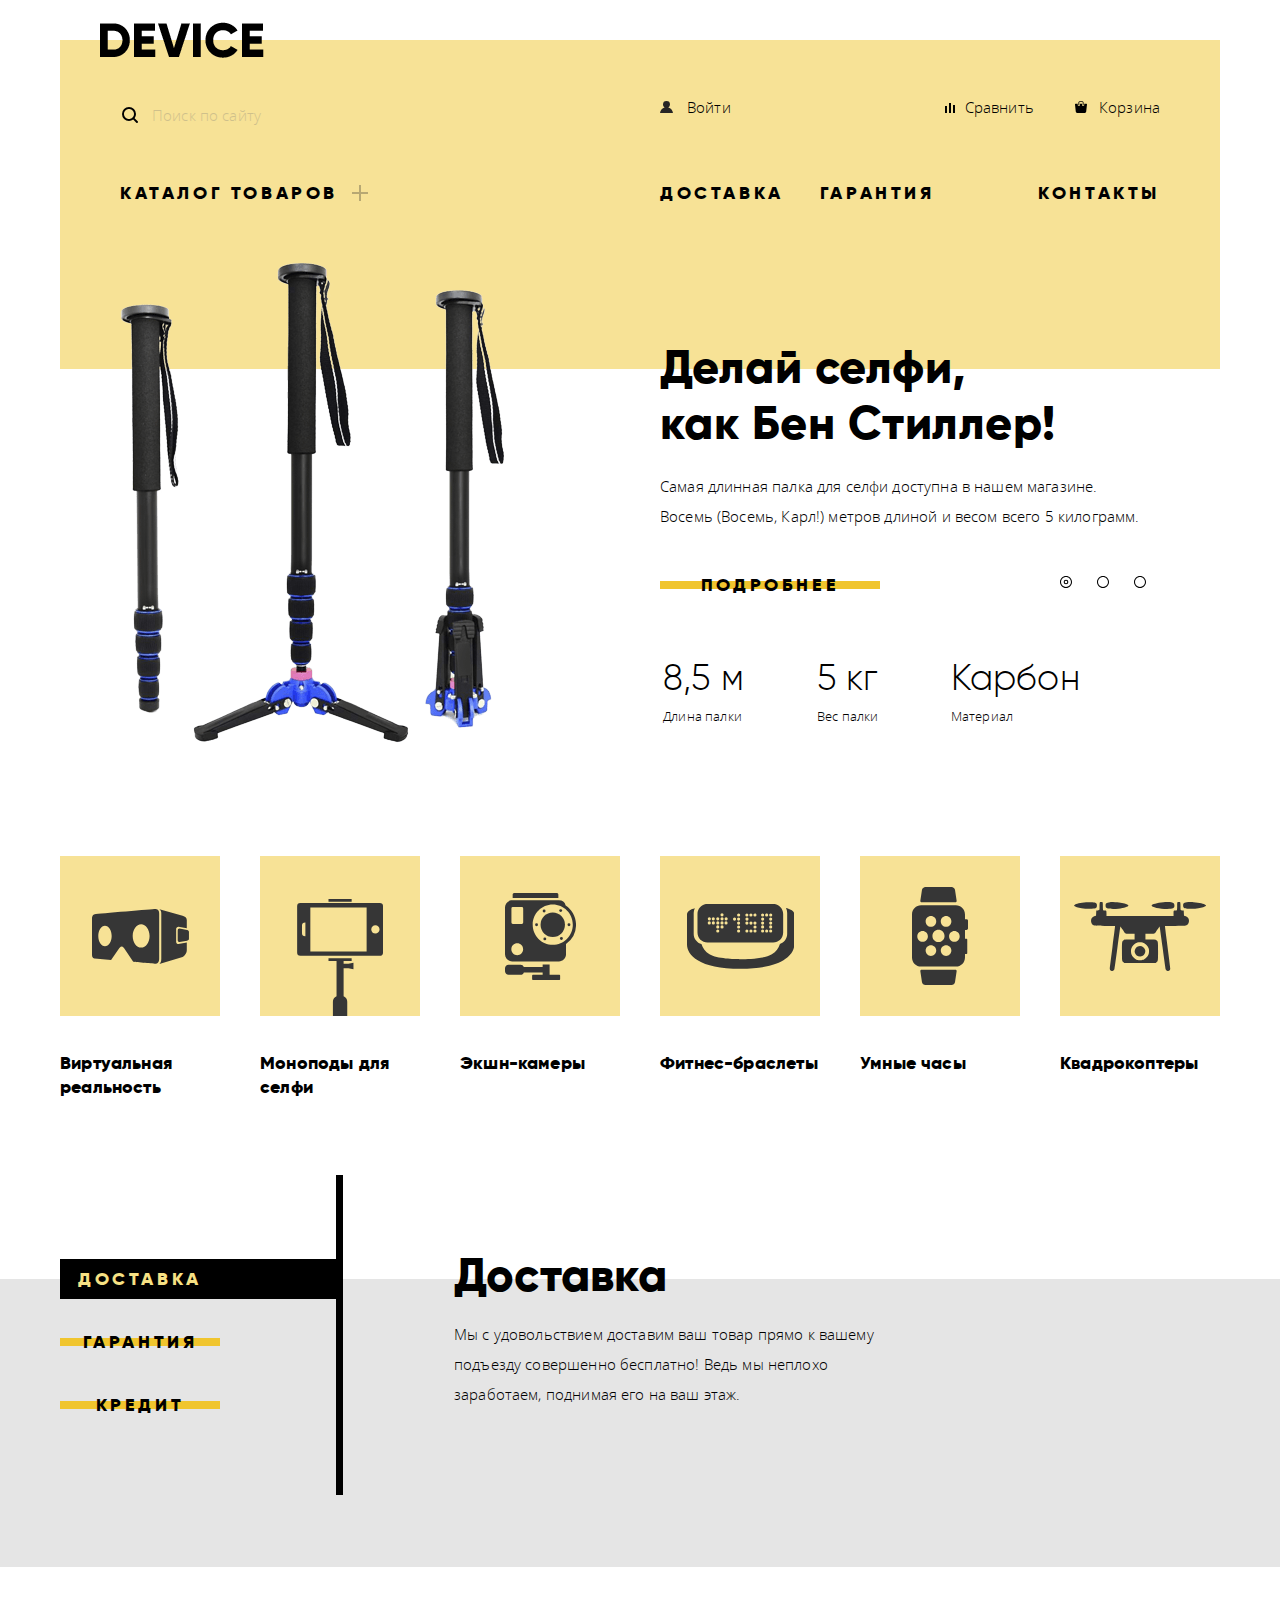
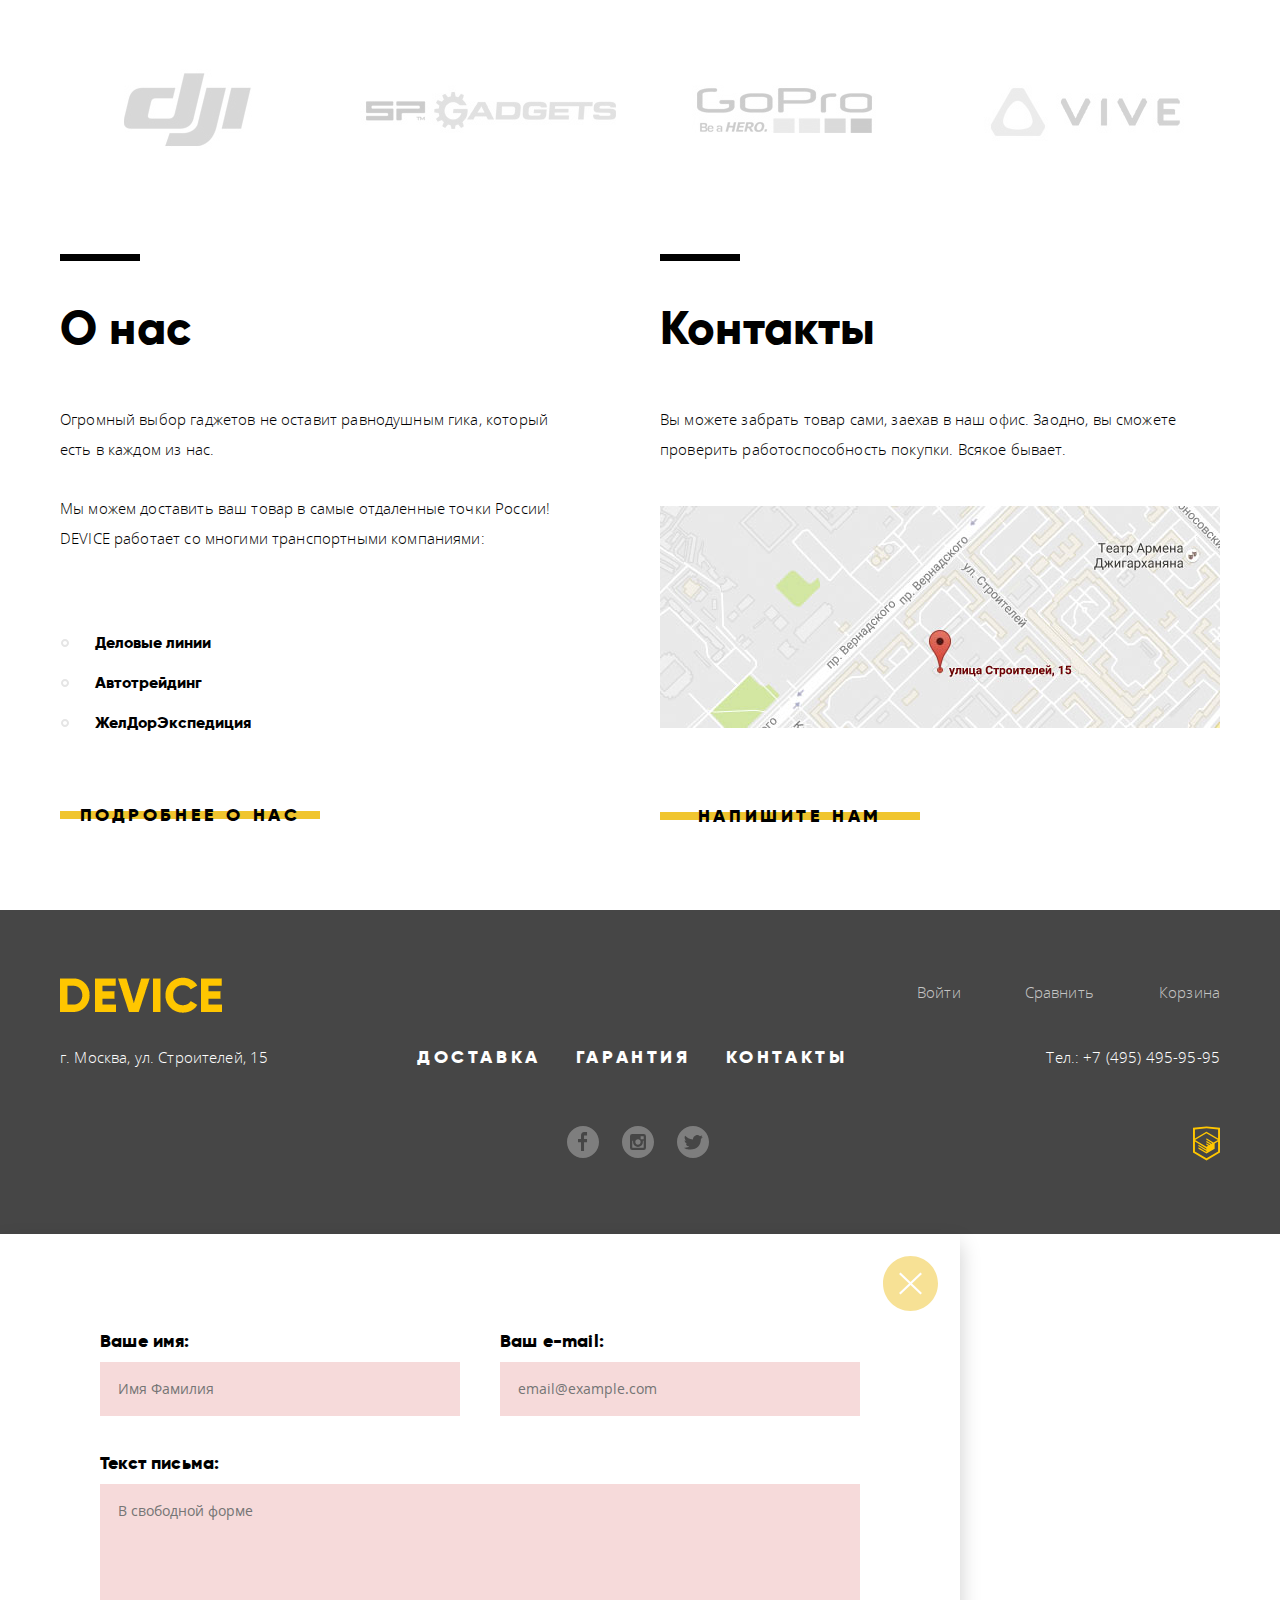
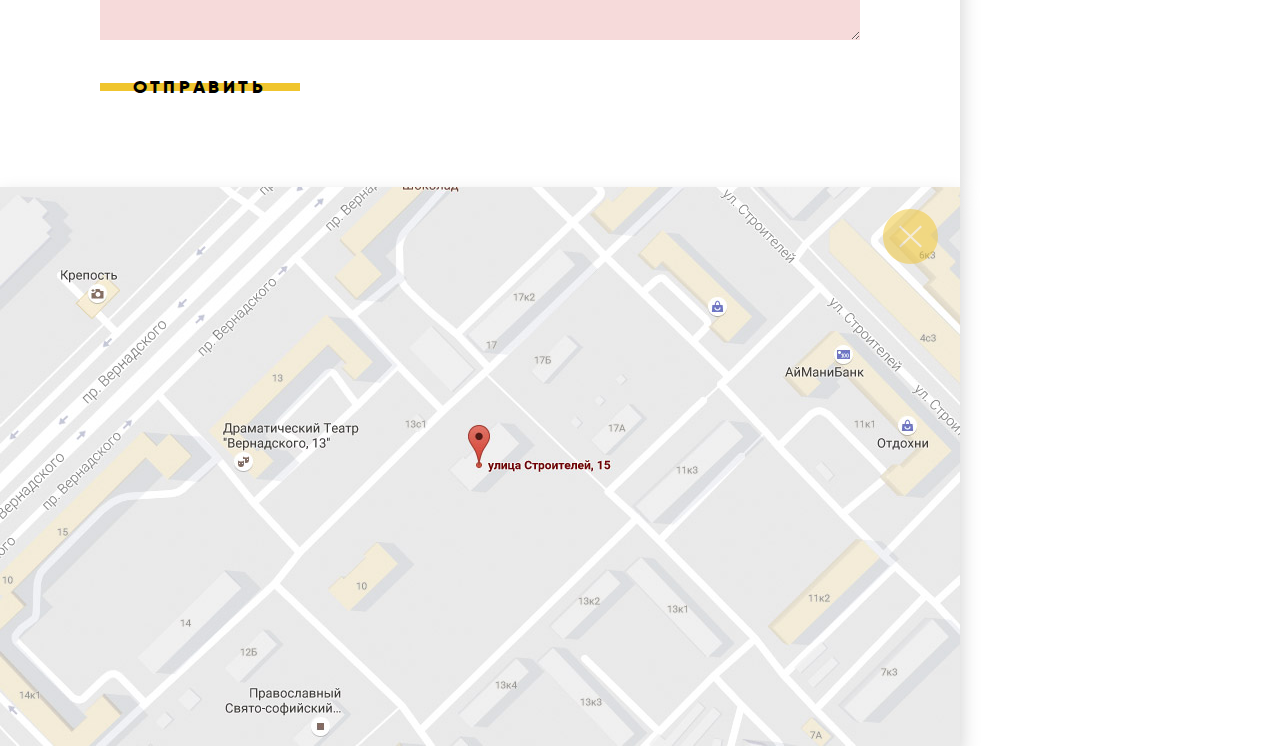
==== commit c422401f: "Скорректировал стили популярного, стилизовал кнопку фильтра" ====
--- a/index.html
+++ b/index.html
@@ -170,12 +170,12 @@
 
     <div class="popular container">
       <ul class="popular-list">
-        <li><a class="popular-1" href="#">Виртуальная реальность</a></li>
-        <li><a class="popular-2" href="catalog.html#">Моноподы для селфи</a></li>
-        <li><a class="popular-3" href="#">Экшн-камеры</a></li>
-        <li><a class="popular-4" href="#">Фитнес-браслеты</a></li>
-        <li><a class="popular-5" href="#">Умные часы</a></li>
-        <li><a class="popular-6" href="#">Квадрокоптеры</a></li>
+        <li class="popular-item"><a href="#">Виртуальная реальность</a></li>
+        <li class="popular-item"><a href="catalog.html#">Моноподы для селфи</a></li>
+        <li class="popular-item"><a href="#">Экшн-камеры</a></li>
+        <li class="popular-item"><a href="#">Фитнес-браслеты</a></li>
+        <li class="popular-item"><a href="#">Умные часы</a></li>
+        <li class="popular-item"><a href="#">Квадрокоптеры</a></li>
       </ul>
     </div>
 
--- a/css/style.css
+++ b/css/style.css
@@ -38,7 +38,7 @@
 body {
   margin: 0;
   padding: 0;
-  min-width: 1440px;
+/*  min-width: 1440px;*/
 
   font-family: "Gilroy ExtraBold", "Arial Black", sans-serif;
   font-size: 18px;
@@ -157,7 +157,8 @@
 .footer-shopping,
 .breadcrumbs,
 .sort-by-type,
-.sort-by-dir {
+.sort-by-dir,
+.catalog-list {
   list-style: none;
   margin: 0;
   padding: 0;
@@ -233,12 +234,15 @@
   top: 11px;
 }
 
-.footer-user-item,
 .shopping-item:last-child,
 .footer-shopping-item:last-child {
   margin-left: 41px;
   padding-left: 24px;
   position: relative;
+}
+
+.footer-user-item {
+  margin-left: 20px;
 }
 
 .shopping-item:last-child::before {
@@ -332,7 +336,7 @@
   border: none;
   background: url("../img/search.svg") 0 8px no-repeat;
   background-color: #f7e296;
-  width: 441px;
+  width: 356px;
   margin-top: 5px;  
   transition: color, opacity;
   transition-duration: .15s;
@@ -497,6 +501,8 @@
 .breadcrumbs {
   margin: 0;
   padding: 0;
+  font-size: 0;
+  vertical-align: top;
 }
 
 .breadcrumbs li {
@@ -525,29 +531,57 @@
   color: rgba(0, 0, 0, 0.3);
 }
 
+.catalog {
+  display: flex;
+}
+
+.catalog-filter {
+  width: 328px;
+  margin-right: 72px;
+
+}
+
 .catalog-main {
   display: flex;
-}
-
-.filter {
-  background-color: #efefef;
-  width: 32.5%;
-  display: flex;
-}
-
-.catalog {
-  width: 67.5%;
+  flex-wrap: wrap;
+  justify-content: space-between;
+}
+
+.catalog-list {
+  display: flex;
+  flex-wrap: wrap;
+  width: 100%;
+}
+
+.catalog-item {
+  margin-right: 40px;
 }
 
 .filter-item {
   display: flex;
 }
 
+.catalog-filter {
+  padding-left: 60px;
+  padding-right: 70px;
+}
+
+.catalog-filter fieldset {
+  border: none;
+  margin: 0;
+  padding: 0;
+}
+
+.catalog-filter label {
+  display: block;
+}
+
 .sort-by {
-  background-color: rgba(0, 0, 0, 0.08);
   list-style: none;
   display: flex;
   align-items: baseline;
+  font-size: 0;
+  width: 100%;
 }
 
 .sort-by .selection-heading {
@@ -565,16 +599,17 @@
 
 .sort-by-dir li {
   display: inline-block;
+  font-size: 0;
 }
 
 .sort-by-dir a {
   margin: 0;
   padding: 0;
+  margin-left: 19px;
 }
 
 .sort-by-dir {
   margin-left: auto;
-  margin-right: 50px;
 }
 
 .sort-by-dir-up {
@@ -751,74 +786,57 @@
   width: 160px;
   height: 160px;
   top: -195px;
-  background-color: rgba(240, 197, 46, 0.5);
-}
-
-.popular-1::before {
+}
+
+.popular-item::before {
   content: "";
   position: absolute;
   width: 160px;
   height: 160px;
   top: -195px;
-  background: url("../img/popular-1.svg") 50% 50% no-repeat;
-}
-
-.popular-2::before {
-  content: "";
-  position: absolute;
-  width: 160px;
-  height: 160px;
-  top: -195px;
-  background: url("../img/popular-2.svg") 50% 100% no-repeat;
-}
-
-.popular-3::before {
-  content: "";
-  position: absolute;
-  width: 160px;
-  height: 160px;
-  top: -195px;
-  background: url("../img/popular-3.svg") 50% 50% no-repeat;
-}
-
-.popular-4::before {
-  content: "";
-  position: absolute;
-  width: 160px;
-  height: 160px;
-  top: -195px;
-  background: url("../img/popular-4.svg") 50% 50% no-repeat;
-}
-
-.popular-5::before {
-  content: "";
-  position: absolute;
-  width: 160px;
-  height: 160px;
-  top: -195px;
-  background: url("../img/popular-5.svg") 50% 50% no-repeat;
-}
-
-.popular-6::before {
-  content: "";
-  position: absolute;
-  width: 160px;
-  height: 160px;
-  top: -195px;
-  background: url("../img/popular-6.svg") 50% 50% no-repeat;
-}
-
-.popular-list li:hover::before {
-  background-color: rgba(240, 197, 46, 1);
- }
-
- .popular-list a:hover {
+  background-color: rgba(240, 197, 46, 0.5);
+  background-position: 50% 50%;
+  background-repeat: no-repeat;
+  cursor: pointer;
+}
+
+.popular-item:first-child::before {
+  background-image: url("../img/popular-1.svg");
+}
+
+.popular-item:nth-child(2)::before {
+  background-image: url("../img/popular-2.svg");
+  background-position: 50% 100%;
+}
+
+.popular-item:nth-child(3)::before {
+  background-image: url("../img/popular-3.svg");
+}
+
+.popular-item:nth-child(4)::before {
+  background-image: url("../img/popular-4.svg");
+}
+
+.popular-item:nth-child(5)::before {
+  background-image: url("../img/popular-5.svg");
+}
+
+.popular-item:last-child::before {
+  background-image: url("../img/popular-6.svg");
+}
+
+.popular-list .popular-item:hover {
   color: rgba(0, 0, 0, 1);
  }
 
- .popular-list a:active,
- .popular-list a:active::before {
+.popular-list .popular-item:active,
+.popular-list .popular-item:active::before {
   opacity: 0.3;
+ }
+
+ .popular-list .popular-item:hover::before, 
+.popular-list .popular-item:active::before {
+  background-color: rgba(240, 197, 46, 1);
  }
 
 .services {
@@ -1158,6 +1176,7 @@
   color: #000000;
   border: none;
   min-width: 160px;
+  box-sizing: border-box;
 }
 
 .services-button::before {
@@ -1192,7 +1211,8 @@
 }
 
 .services-button-active::before,
-.services-button-active:focus::before {
+.services-button-active:focus::before,
+.services-button-active:hover::before {
   content: "";
   z-index: -1;
   top: 0;
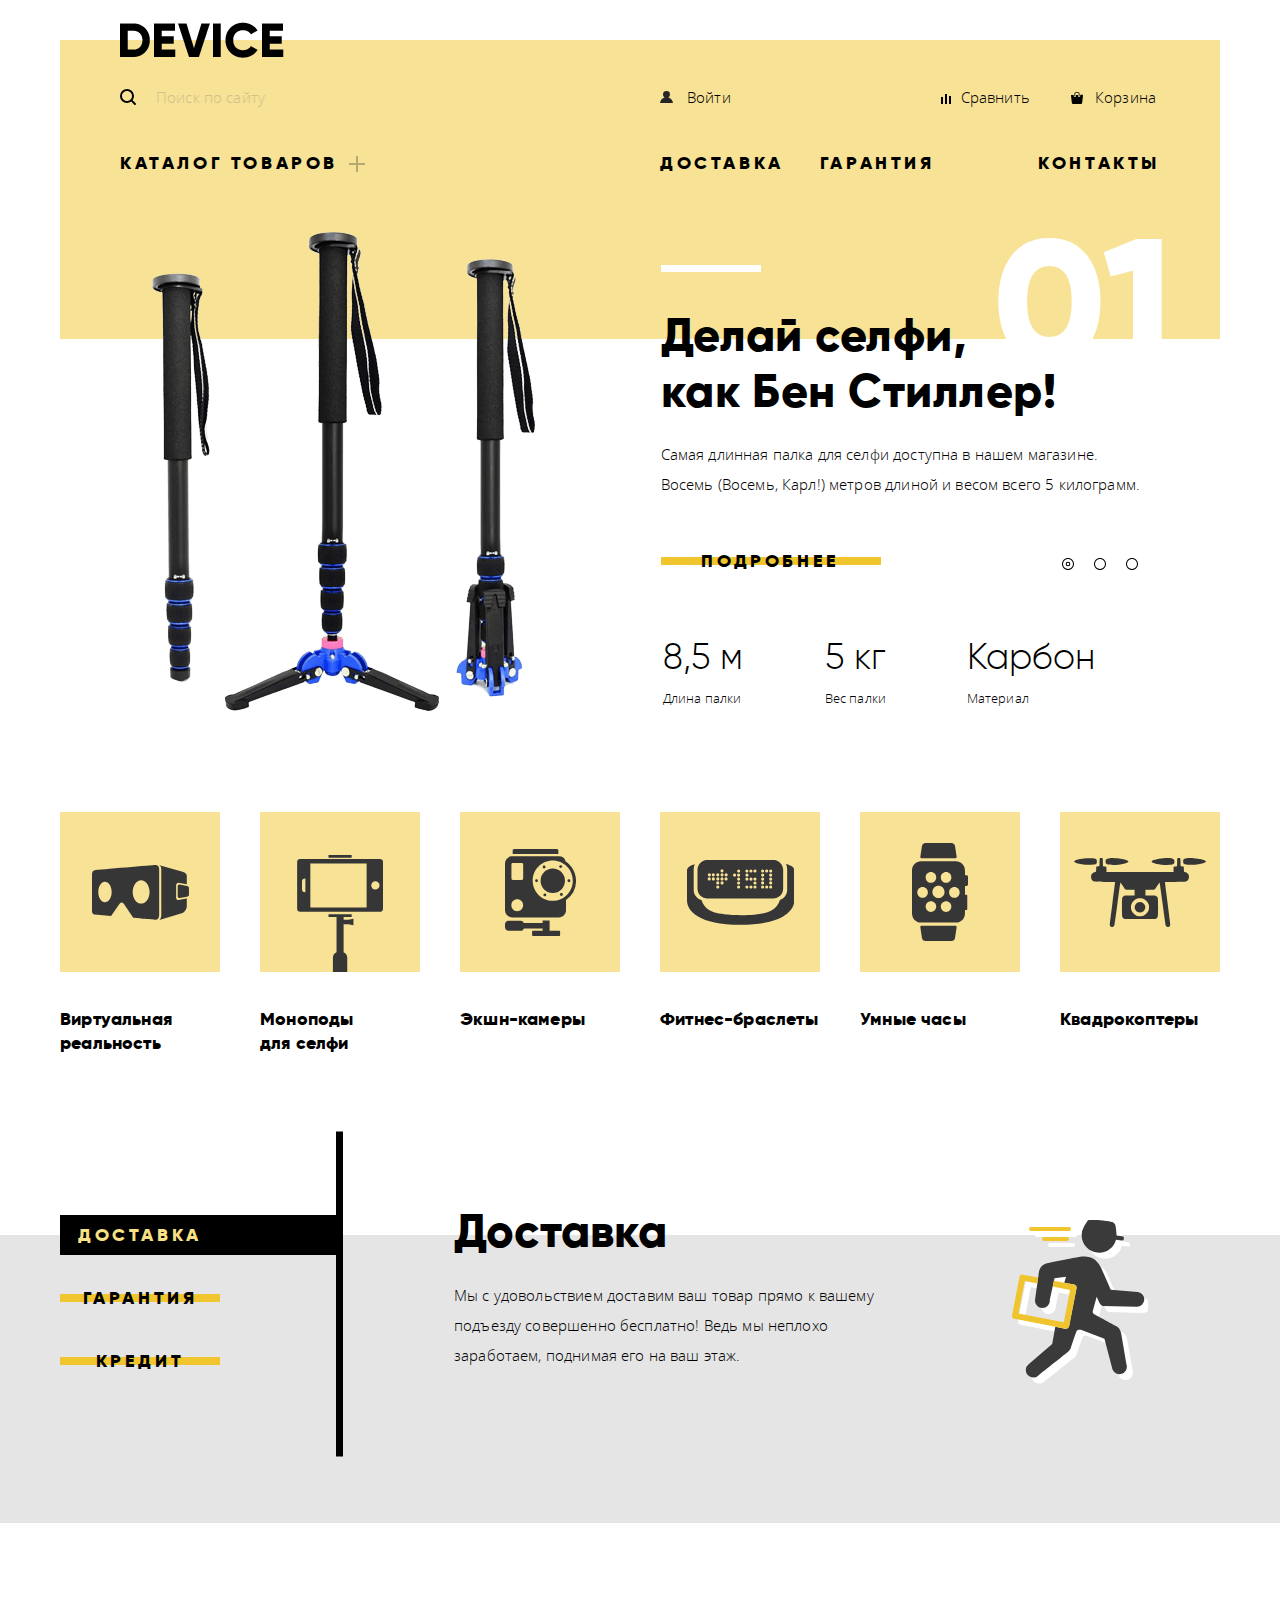
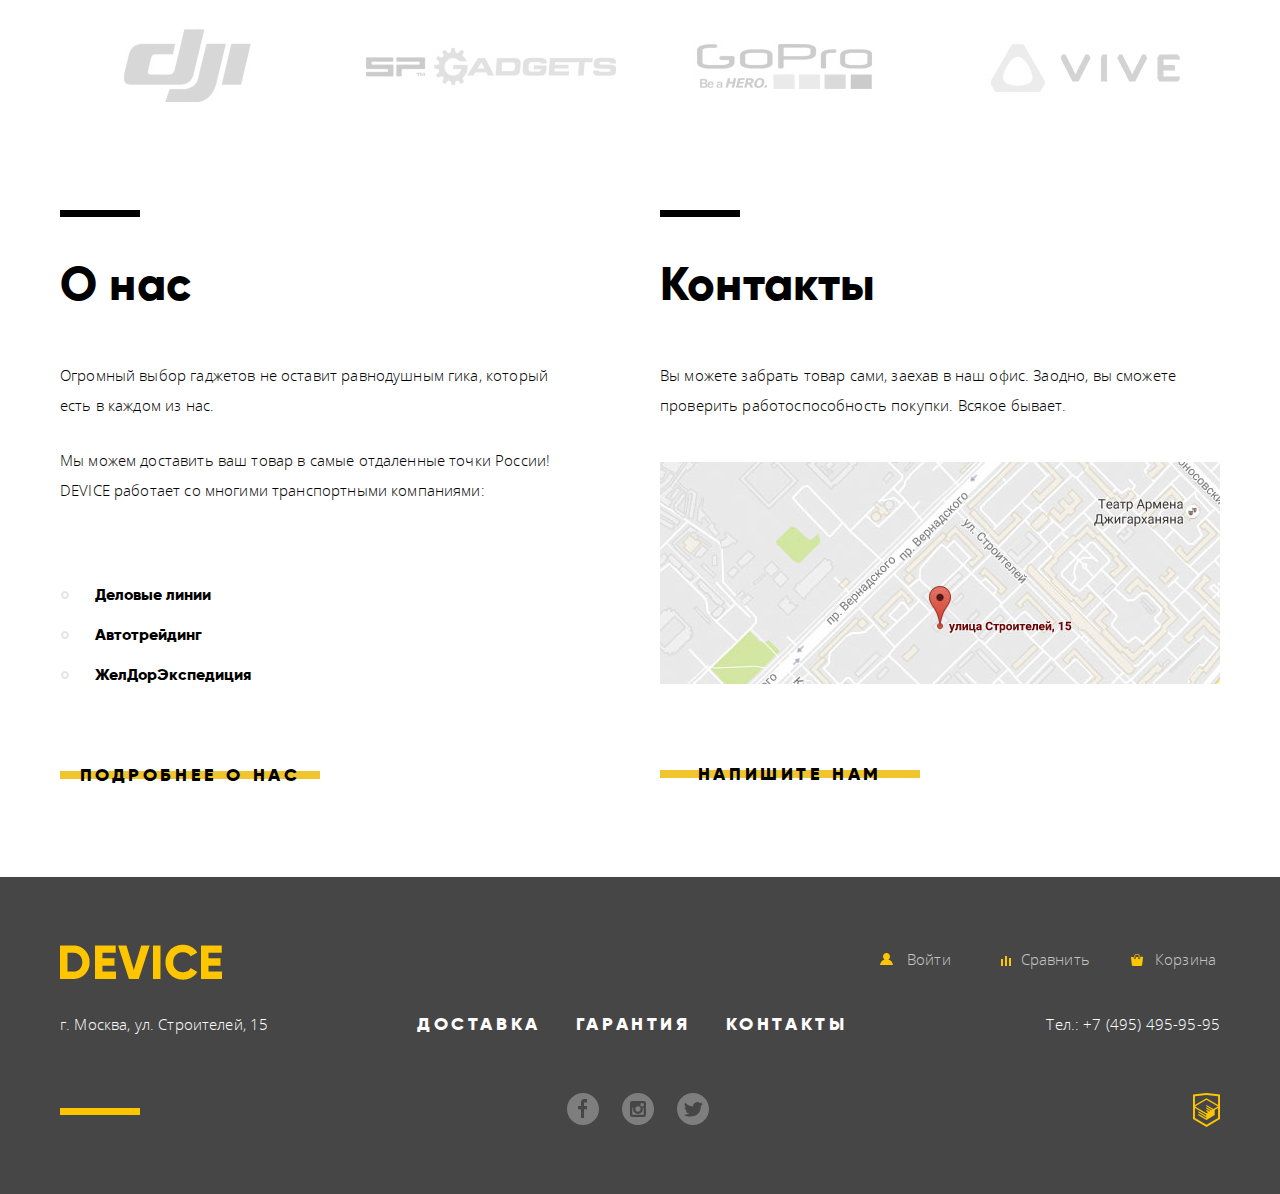
==== commit aae8cdc7: "Завершил дорабатывать сетку" ====
--- a/index.html
+++ b/index.html
@@ -21,7 +21,7 @@
         </form> 
 
         <ul class="user-nav">
-          <li class="login-item">
+          <li class="user-item">
             <a class="login-link basic-text" href="#">Войти</a>
           </li>
         </ul>
@@ -42,7 +42,7 @@
                   <a class="dropdown-menu-link" href="#">Виртуальная реальность</a>
                 </li>
                 <li class="dropdown-menu-item">
-                  <a class="dropdown-menu-link" href="#">Моноподы для селфи</a>
+                  <a class="dropdown-menu-link" href="catalog.html">Моноподы для селфи</a>
                 </li>
                 <li class="dropdown-menu-item">
                   <a class="dropdown-menu-link" href="#">Экшн-камеры</a>
@@ -98,7 +98,7 @@
       <ul class="slider-list">
         <li class="slider-item slider-item-current">
           <div class="slider-image">
-            <img src="img/slider-1.png" width="384" height="486" alt="Cелфи-палка">
+            <img src="img/slider-1.png" width="526" height="486" alt="Cелфи-палка">
           </div>
           <div class="slider-info">
             <p class="slider-heading">Делай селфи,<br> как Бен Стиллер!</p>
@@ -121,9 +121,9 @@
           </div>
         </li>
 
-        <li class="slider-item">
+        <li class="slider-item ">
           <div class="slider-image">
-            <img src="img/slider-2.png" width="345" height="485" alt="Фитнес-браслет">
+            <img src="img/slider-2.png" width="526" height="486" alt="Фитнес-браслет">
           </div>
           <div class="slider-info">
             <p class="slider-heading">Худеем<br> правильно!</p>
@@ -144,7 +144,7 @@
 
         <li class="slider-item">
           <div class="slider-image">
-            <img src="img/slider-3.png" width="526" height="334" alt="Квадрокоптер">
+            <img src="img/slider-3.png" width="526" height="486" alt="Квадрокоптер">
           </div>
           <div class="slider-info">
             <p class="slider-heading">Порхает как бабочка, жалит как пчела!</p>
@@ -171,7 +171,7 @@
     <div class="popular container">
       <ul class="popular-list">
         <li class="popular-item"><a href="#">Виртуальная реальность</a></li>
-        <li class="popular-item"><a href="catalog.html#">Моноподы для селфи</a></li>
+        <li class="popular-item"><a href="catalog.html#">Моноподы для&#160селфи</a></li>
         <li class="popular-item"><a href="#">Экшн-камеры</a></li>
         <li class="popular-item"><a href="#">Фитнес-браслеты</a></li>
         <li class="popular-item"><a href="#">Умные часы</a></li>
@@ -210,10 +210,10 @@
     <section class="brands container">
       <h2 class="visually-hidden">Наши бренды</h2>
       <ul class="brands-list">
-        <li><a class="logo-1" href="#"><img src="img/logo-1.jpg" width="260" height="100" alt="DJI"></a></li>
-        <li><a class="logo-2" href="#"><img src="img/logo-2.jpg" width="260" height="100" alt="SP Gadgets"></a></li>
-        <li><a class="logo-3" href="#"><img src="img/logo-3.jpg" width="260" height="100" alt="GoPro"></a></li>
-        <li><a class="logo-4" href="#"><img src= "img/logo-4.jpg" width="260" height="100" alt="Vive"></a></li>
+        <li class="brands-logo"><a class="brands-link" href="#"><img src="img/logo-1.jpg" width="260" height="100" alt="DJI"></a></li>
+        <li class="brands-logo"><a class="brands-link" href="#"><img src="img/logo-2.jpg" width="260" height="100" alt="SP Gadgets"></a></li>
+        <li class="brands-logo"><a class="brands-link" href="#"><img src="img/logo-3.jpg" width="260" height="100" alt="GoPro"></a></li>
+        <li class="brands-logo"><a class="brands-link" href="#"><img src= "img/logo-4.jpg" width="260" height="100" alt="Vive"></a></li>
       </ul>
     </section>
 
--- a/css/style.css
+++ b/css/style.css
@@ -4,7 +4,7 @@
     src: local("Gilroy ExtraBold"), local("Gilroy-ExtraBold"),
          url("../fonts/gilroyextrabold.woff2") format("woff2"),
          url("../fonts/gilroyextrabold.woff") format("woff");
-    font-weight: 900;
+    font-weight: 800;
     font-style: normal;
 }
 
@@ -40,7 +40,7 @@
   padding: 0;
 /*  min-width: 1440px;*/
 
-  font-family: "Gilroy ExtraBold", "Arial Black", sans-serif;
+  font-family: "Gilroy ExtraBold", "Tahoma", sans-serif;
   font-size: 18px;
   line-height: 24px;
   color: #000000;
@@ -48,6 +48,20 @@
   background-color: #ffffff;
 }
 
+html {
+  box-sizing: border-box;
+}
+
+img {
+  width: initial;
+  height: auto;
+  display: block;
+}
+
+*, *::before, *::after {
+  box-sizing: inherit;
+}
+
 a {
   text-transform: uppercase;
   text-decoration: none;
@@ -55,89 +69,57 @@
   color: #000000;
 }
 
-a:hover {
+a[href]:hover {
   color: rgba(0, 0, 0, 0.6);
 }
 
-a:active {
+a[href]:active {
   color: rgba(0, 0, 0, 0.3);
 }
 
-.footer-top-nav a {
+a[href].button {
+  color: rgb(0, 0, 0);
+}
+
+.footer-top-nav a[href] {
   color: rgba(255, 255, 255, 0.7);
 }
 
-.footer-top-nav a:hover {
+.footer-top-nav a.footer-user-logout {
+color: rgba(255, 255, 255, 0.3);
+}
+
+.footer-top-nav a[href]:hover {
   color: rgba(255, 255, 255, 1);
 }
 
-.footer-top-nav a:active {
+.footer-top-nav a[href]:active {
   color: rgba(255, 255, 255, 0.3);
 }
 
-.footer-middle-nav a {
+.footer-middle-nav a[href] {
   color: rgba(255, 255, 255, 1);
 }
 
-.footer-middle-nav a:hover {
+.footer-middle-nav a[href]:hover {
   color: rgba(255, 255, 255, 0.6);
 }
 
-.footer-middle-nav a:active {
+.footer-middle-nav a[href]:active {
   color: rgba(255, 255, 255, 0.3);
 }
 
-.logout-link,
-.footer-user-logout {
+
+.logout-link {
   color: rgba(0, 0, 0, 0.3)
 }
 
-.main-header-logo:hover[href],
-.footer-main-logo:hover[href],
-.academy-logo:hover[href] {
-  opacity: 0.6;
-}
-
-.main-header-logo:active[href],
-.footer-main-logo:active[hre],
-.academy-logo:active[href] {
-  opacity: 0.3;
-}
-
-.dropdown-menu-item a {
-  font-family: "Open Sans Light", Arial, sans-serif;
-  font-size: 15px;
-  line-height: 36px;
-  text-transform: none;
-  letter-spacing: .01em;
-}
-
-.basic-text {
-  font-family: "Open Sans Light", "Arial", sans-serif;
-  text-transform: none;
-  font-size: 15px;
-  line-height: 30px;
-  letter-spacing: .01em;
-}
-
-.main-nav {
-background-color: #f7e296;
-padding: 52px 60px 164px 60px;
-position: relative;
-}
-
-.inner-page {
-  padding: 52px 60px;
-}
-
-.main-header {
-  margin-top: 40px;
-}
-
-.container {
-  margin: 0 auto;
-  width: 1160px;
-  box-sizing: border-box;
+.breadcrumbs a:hover {
+  color: rgba(0, 0, 0, 0.6)
+}
+
+.breadcrumbs a:active {
+  color: rgba(0, 0, 0, 0.1)
 }
 
 .site-nav,
@@ -158,16 +140,75 @@
 .breadcrumbs,
 .sort-by-type,
 .sort-by-dir,
-.catalog-list {
+.catalog-list,
+.pagination-numbers {
   list-style: none;
   margin: 0;
   padding: 0;
 }
 
+.main-header-logo[href]:hover,
+.footer-main-logo[href]:hover,
+.academy-logo:hover {
+  opacity: 0.6;
+}
+
+.main-header-logo[href]:active,
+.footer-main-logo[href]:active,
+.academy-logo:active {
+  opacity: 0.3;
+}
+
+.dropdown-menu-item a {
+  font-family: "Open Sans Light", Arial, sans-serif;
+  font-size: 15px;
+  line-height: 36px;
+  text-transform: none;
+  letter-spacing: .01em;
+}
+
+.basic-text {
+  font-family: "Open Sans Light", "Arial", sans-serif;
+  text-transform: none;
+  font-size: 15px;
+  line-height: 30px;
+  letter-spacing: .01em;
+}
+
+.main-nav {
+background-color: #f7e296;
+padding: 36px 60px 164px 60px;
+position: relative;
+}
+
+.main-nav:not(.inner-page)::before {
+  content: "";
+  position: absolute;
+  width: 100px;
+  height: 7px;
+  background-color: #ffffff;
+  bottom: 67px;
+  left: 601px;
+}
+
+.inner-page {
+  padding: 36px 60px;
+  padding-bottom: 52px;
+}
+
+.main-header {
+  margin-top: 40px;
+}
+
+.container {
+  margin: 0 auto;
+  width: 1160px;
+}
+
 .main-header-logo {
   position: absolute;
   top: -18px;
-  left: 40px;
+  left: 60px;
 }
 
 .top-nav,
@@ -185,25 +226,31 @@
   padding: 0;
 }
 
+.top-nav {
+  justify-content: space-between;
+  align-items: baseline;
+  margin-bottom: 36px;
+}
+
 .top-nav form {
   width: 540px;
-  margin-bottom: 48px;
 }
 
 .user-nav {
-  position: relative;
-}
-
-.user-nav a:first-child {
   margin-right: auto;
+}
+
+.user-item:first-child a,
+.footer-user-item:first-child a {
   padding-left: 27px;
 }
 
-.user-nav a:last-child {
-  margin-left: auto;
-}
-
-.user-nav a:first-child::before {
+.user-item,
+.footer-user-item {
+  position: relative;
+}
+
+.user-item:first-child a::before {
   content:"";
   background: url("../img/user.svg") 0 0 no-repeat;
   position: absolute;
@@ -213,52 +260,92 @@
   top: 9px;
 }
 
-.shopping {
-  margin-left: auto;
-}
-
-.shopping-item:first-child,
-.footer-shopping-item:first-child {
-  margin-left: 44px;
+.footer-user-item:first-child a::before {
+  content:"";
+  background: url("../img/user-footer.svg") 0 0 no-repeat;
+  position: absolute;
+  width: 13px;
+  height: 12px;
+  left: 0;
+  top: 9px;
+}
+
+.top-nav a:hover::before,
+.footer-top-nav a:hover::before {
+  opacity: 0.6;
+}
+
+.top-nav a:active::before,
+.footer-top-nav a:active::before {
+  opacity: 0.3;
+}
+
+.shopping-item:first-child a,
+.footer-shopping-item:first-child a{
+  margin-left: 50px;
   padding-left: 20px;
   position: relative;
 }
 
-.shopping-item:first-child::before {
+.shopping-item:first-child a::before {
   content:"";
   background: url("../img/compare.svg") 0 0 no-repeat;
   position: absolute;
   width: 10px;
   height: 10px;
   left: 0;
-  top: 11px;
-}
-
-.shopping-item:last-child,
-.footer-shopping-item:last-child {
+  top: 7px;
+}
+
+.footer-shopping-item:first-child a::before {
+  content:"";
+  background: url("../img/compare-footer.svg") 0 0 no-repeat;
+  position: absolute;
+  width: 10px;
+  height: 10px;
+  left: 0;
+  top: 7px;
+}
+
+
+.shopping-item:last-child a,
+.footer-shopping-item:last-child a {
   margin-left: 41px;
   padding-left: 24px;
-  position: relative;
-}
-
-.footer-user-item {
-  margin-left: 20px;
-}
-
-.shopping-item:last-child::before {
+  padding-right: 4px;
+  position: relative;
+}
+
+.user-item:not(:last-child),
+.footer-user-item:not(:last-child) {
+  margin-right: 20px;
+}
+
+.shopping-item:last-child a::before {
   content:"";
   background: url("../img/cart.svg") 0 0 no-repeat;
   position: absolute;
   width: 12px;
   height: 12px;
   left: 0;
-  top: 9px;
+  top: 5px;
+}
+
+.footer-shopping-item:last-child a::before {
+  content:"";
+  background: url("../img/cart-footer.svg") 0 0 no-repeat;
+  position: absolute;
+  width: 12px;
+  height: 12px;
+  left: 0;
+  top: 5px;
 }
 
 .site-nav {
   margin: 0;
   padding: 0;
   display: flex;
+  flex-wrap: wrap;
 }
 
 .site-nav-item:first-child {
@@ -280,8 +367,8 @@
   width: 16px;
   height: 16px;
   position: absolute;
-  top: 3px;
-  right: 0;
+  top: 4px;
+  right: 3px;
   background: url("../img/plus.svg") 0 0 no-repeat;
   opacity: .3;
 }
@@ -339,9 +426,9 @@
   width: 356px;
   margin-top: 5px;  
   transition: color, opacity;
-  transition-duration: .15s;
+  transition-duration: .2s;
   text-indent: 28px;
-  border: 2px solid transparent;
+  border-bottom: 2px solid transparent;
 }
 
 .search-input:focus {
@@ -350,7 +437,7 @@
 }
 
 .search-input::placeholder {
-  text-indent: 28px;
+  text-indent: 34px;
     opacity: .3
 }
 
@@ -363,7 +450,7 @@
   padding: 8px 20px;
   cursor: pointer;
   transition: color, opacity;
-  transition-duration: .15s;
+  transition-duration: .2s;
   opacity: 0;
   color: transparent;
   border: 2px solid #000;
@@ -371,7 +458,7 @@
   background-color: transparent;
   position: absolute;
   left: 413px;
-  top: 43px;
+  top: 25px;
 }
 
 .search-input:focus + .search-button,
@@ -391,11 +478,12 @@
 
 .catalog-heading {
   padding: 0px 60px;
-  margin-bottom: 50px;
+  margin-bottom: 42px;
 }
 
 .catalog-heading h1 {
-  margin-bottom: 28px;
+  margin-bottom: 24px;
+  margin-top: 34px;
 }
 
 .slider {
@@ -407,13 +495,40 @@
 .slider-item-current {
   display: flex;
   justify-content: space-between;
-  padding: 0px 40px 0px 60px;
   position: relative;
   z-index: 1;
-  margin-top: -110px;
-  margin-bottom: 300px;
-}
-
+  margin-top: -112px;
+  margin-bottom: 290px;
+}
+
+
+.slider-item::before {
+  position: absolute;
+  font-family: inherit;
+  line-height: 179.2px;
+  font-size: 179.2px;
+  height: 7px;
+  color: #ffffff;
+  top: -14px;
+  right: 46px;
+  z-index: -1;
+}
+
+.slider-item:first-child::before {
+  content: "01";
+}
+
+.slider-item:nth-child(2)::before {
+  content: "02";
+}
+
+.slider-item:nth-child(3)::before {
+  content: "03";
+}
+
+.slider-item:first-child .slider-image {
+  padding-top: 5px;
+}
 
 /* Отключалка слайдеров */
 
@@ -426,13 +541,16 @@
 }
 
 .slider-image {
-  width: 540px;
-  flex-shrink: 0;
+  width: 50%;
+  height: 100%;
+  margin-right: 40px;
+  text-align: center;
+  padding: 12px 0 0 32px;
 }
 
 .slider-info {
   margin-top: 80px;
-}
+  width: 50%}
 
 .slider-heading + .basic-text {
   margin-bottom: 42px;
@@ -456,6 +574,13 @@
   font-size: 36px;
   line-height: 48px;
   font-weight: normal;
+  padding: 0 0 5px 0;
+  width: 160px;
+  text-align: left;
+}
+
+.slider-table th:nth-child(2) {
+  width: 140px;
 }
 
 .slider-table td {
@@ -463,22 +588,21 @@
   font-size: 13px;
   line-height: 20px;
   font-weight: normal;
-}
-
-.slider-table th {
-  padding-right: 70px;
+  padding: 0;
+  text-align: left;
 }
 
 .slider-buttons {
+  display: flex;
   order: 2;
   position: absolute;
-  left: 980px;
-  top: 200px;
+  right: 82px;
+  bottom: 432px;
   z-index: 2;
 }
 
-.slider-buttons li {
-  display: inline-block;
+.slider-buttons-list {
+  display: flex;
 }
 
 .slider-button {
@@ -499,14 +623,10 @@
 }
 
 .breadcrumbs {
-  margin: 0;
-  padding: 0;
-  font-size: 0;
-  vertical-align: top;
+  display: flex;
 }
 
 .breadcrumbs li {
-  display: inline-block;
   margin-right: 40px;
   position: relative;
 }
@@ -531,39 +651,11 @@
   color: rgba(0, 0, 0, 0.3);
 }
 
-.catalog {
-  display: flex;
-}
-
-.catalog-filter {
-  width: 328px;
-  margin-right: 72px;
-
-}
-
-.catalog-main {
-  display: flex;
-  flex-wrap: wrap;
-  justify-content: space-between;
-}
-
-.catalog-list {
-  display: flex;
-  flex-wrap: wrap;
-  width: 100%;
-}
-
-.catalog-item {
-  margin-right: 40px;
-}
-
-.filter-item {
-  display: flex;
-}
-
 .catalog-filter {
   padding-left: 60px;
-  padding-right: 70px;
+  width: 328px;
+  margin-left: auto;
+  position: relative;
 }
 
 .catalog-filter fieldset {
@@ -572,98 +664,253 @@
   padding: 0;
 }
 
-.catalog-filter label {
+.filter-color label,
+.bluetooth label{
   display: block;
 }
 
-.sort-by {
-  list-style: none;
-  display: flex;
-  align-items: baseline;
+.filter-color legend,
+.bluetooth legend {
+  margin-bottom: 12px;
+}
+
+.catalog-filter .selection-heading {
+  margin: 23px 0;
+  margin-bottom: 95px;
+}
+
+.filter-item {
+  width: 201px;
+  border-top: 2px solid #000000;
+  padding-top: 9px;
+}
+
+.filter-item label {
+  font-family: "Open Sans Light", Arial, sans-serif;
+  font-size: 14px;
+  line-height: 40px;
+  letter-spacing: .01em;
+}
+
+.price-controls label {
+  font-family: "Gilroy Light", "Arial", sans-serif;
+  font-size: 14px;
+  line-height: 24px;
+  letter-spacing: 0;
+  color: rgba(0, 0, 0, 0.2);
+}
+
+.price-controls input {
+  font-family: "Gilroy Light", "Arial", sans-serif;
+  font-size: 14px;
+  line-height: 24px;
+  letter-spacing: 0;
+  width: 60px;
+  color: rgba(0, 0, 0, 0.2);
+}
+
+.range-filter {
+    padding-top: 30px;
+    padding-bottom: 15px;
+}
+
+.range-controls {
+  position: relative;
+}
+
+.range-controls .scale {
+  width: 196px;
+  background: #dbdbdb;
+  height: 2px;
+  margin-left: 5px;
+  margin-bottom: 9px;
+}
+
+.range-controls .bar {
+  width: 60%;
+  height: 2px;
+  background: #91c92f;
+}
+
+.range-controls .toggle {
+  position: absolute;
+  width: 20px;
+  height: 22px;
+  padding: 0;
+  background-image: url("../img/filter-button.svg");
+  top: -10px;
+  cursor: pointer;
+}
+
+.range-controls .toggle-min {
+  left: -5px;
+}
+
+.range-controls .toggle-max {
+  left: 114px;
+}
+
+.price-controls {
   font-size: 0;
-  width: 100%;
-}
-
-.sort-by .selection-heading {
-  margin-right: 50px;
-}
-
-.sort-by-type {
-  margin-right: auto;
-}
-
-.sort-by-type li {
+}
+
+.price-controls label {
   display: inline-block;
-  margin-right: 30px;
-}
-
-.sort-by-dir li {
-  display: inline-block;
-  font-size: 0;
-}
-
-.sort-by-dir a {
+  width: 49%;
+  box-sizing: border-box;
+  vertical-align: inherit;
+}
+
+.price-controls input {
+  border: none;
+  background: none;
+}
+
+.filter-color {
+  border-top: 2px solid black;
+  margin-top: 12px;
+  padding-bottom: 30px;
+  position: relative;
+}
+
+.color-checkbox {
+  position: relative;
+  cursor: pointer;
+  padding-left: 38px;
+}
+
+.color-checkbox::before {
+  content: "";
+  position: absolute;
+  width: 23px;
+  height: 23px;
+  top: 9px;
+  left: 0;
+  background: url("../img/checkbox-off.svg") 0 0 no-repeat;
+}
+
+input[type="checkbox"]:checked + .color-checkbox::before {
+  content: "";
+  position: absolute;
+  width: 27px;
+  height: 23px;
+  top: 9px;
+  left: 0;
+
+  background: url("../img/checkbox-on.svg") 0 0 no-repeat;
+}
+
+input[type="checkbox"]:focus + .color-checkbox::before,
+input[type="checkbox"]:hover + .color-checkbox::before,
+input[type="radio"]:focus + .bluetooth-radio::before,
+input[type="radio"]:hover + .bluetooth-radio::before {
+  opacity: 0.6;
+}
+
+input[type="checkbox"]:active + .color-checkbox::before,
+input[type="radio"]:active + .bluetooth-radio::before {
+  opacity: 1;
+}
+
+input[type="checkbox"]:focus + .color-checkbox::before,
+input[type="radio"]:focus + .bluetooth-radio::before {
+  outline: 5px auto -webkit-focus-ring-color;
+}
+
+input[type="checkbox"]:disabled + .color-checkbox,
+input[type="radio"]:disabled + .bluetooth-radio {
+  opacity: 0.25;
+  cursor: auto;
+  outline: none;
+}
+
+.bluetooth {
+  margin-bottom: 40px;
+}
+
+.bluetooth-radio {
+  position: relative;
+  cursor: pointer;
+  padding-left: 38px;
+}
+
+.bluetooth-radio::before {
+  content: "";
+  position: absolute;
+  width: 25px;
+  height: 25px;
+  top: 10px;
+  left: 0;
+  background: url("../img/radio-off.svg") 0 0 no-repeat;
+}
+
+input[type="radio"]:checked + .bluetooth-radio::before {
+  position: absolute;
+  width: 25px;
+  height: 25px;
+  top: 10px;
+  left: 0;
+  background: url("../img/radio-on.svg") 0 0 no-repeat;
+}
+
+
+.filter-bg {
+  flex-grow: 1;
+  background-color: rgba(0, 0, 0, 0.08);
+  position: relative;
+  margin-right: 70px;
+}
+
+.catalog p,
+.catalog-item a,
+.catalog-item h3 {
   margin: 0;
   padding: 0;
-  margin-left: 19px;
-}
-
-.sort-by-dir {
-  margin-left: auto;
-}
-
-.sort-by-dir-up {
-  display: block;
-  width: 11px;
-  height: 10px;
-  margin-top: 100px;
-  background: url("../img/icon-up-dir.svg") 0 0 no-repeat;
-}
-
-.sort-by-dir-down {
-  display: block;
-  width: 11px;
-  height: 10px;
-  margin-top: 100px;
-  background: url("../img/icon-down-dir.svg") 0 0 no-repeat;
-}
-
-.sort-by-dir a {
-  opacity: 0.2;
-}
-
-.sort-by-dir a[href]:hover {
-  opacity: 0.4;
-}
-
-.sort-by-dir .sort-by-dir-active,
-.sort-by-dir a[href]:active {
-  opacity: 1;
-}
-
-.sort-by-link {
-  color: rgba(0, 0, 0, 0.3);
-}
-
-.sort-by-link:hover,
-.pagination-item:hover {
-  color: rgba(0, 0, 0, 0.6);
-}
-
-.sort-by-link:active,
-.pagination-item:active {
-  color: rgba(0, 0, 0, 1);
-}
-
-.sort-by .sort-by-link-active,
-.pagination-list .pagination-item-active {
-  color: rgba(0, 0, 0, 1);
+}
+
+.catalog {
+  display: flex;
+  margin-right: auto;
+  position: relative;
+}
+
+.catalog-bg {
+  flex-grow: 1;
+}
+
+.catalog-main {
+  display: flex;
+  flex-wrap: wrap;
+  margin-bottom: 77px;
+  width: 760px;  
+  margin-right: auto;
+}
+
+.catalog-list {
+  display: flex;
+  flex-wrap: wrap;
+  justify-content: space-between;
+}
+
+.catalog-item {
+  display: flex;
+  flex-direction: column;
+  width: 360px;
+  margin-bottom: 45px;
+}
+
+.catalog-description {
+  display: flex;
+  order: 2;
+  justify-content: space-between;
+  align-items: baseline;
 }
 
 .catalog-item-title {
   text-transform: none;
   letter-spacing: .01em;
   font-size: 18px;
+  font-weight: bold;
 }
 
 .catalog-item-price {
@@ -672,6 +919,154 @@
   line-height: 24px;
   color: #000000;
   letter-spacing: .01em;
+  margin: 0;
+  padding: 0;
+  min-width: 100px;
+  text-align: right;
+}
+
+.catalog-item-card {
+  width: 360px;
+  height: 380px;
+  position: relative;
+  display: flex;
+  margin-bottom: 34px;
+}
+
+.catalog-item-hover {
+  position: absolute;
+  opacity: 0;
+  display: flex;
+  transition: .2s ease-in;
+  width: 100%;
+  height: 100%;
+  top: 0;
+  left: 0;
+  flex-direction: column;
+  justify-content: center;
+  align-items: center;
+  background-color: rgba(238, 238, 238, 0.7);
+  z-index: 1;
+}
+
+.catalog-item-hover:hover {
+  opacity: 1;
+}
+
+.button-compare {
+  font-family: "Open Sans Light", Arial, sans-serif;
+  font-size: 13px;
+  line-height: 36px;
+  letter-spacing: .01em;
+  text-transform: none;
+  color: rgba(0, 0, 0, 0.5);
+}
+
+.catalog .catalog-item .btn-cart {
+  width: 200px;
+  margin-bottom: 6px;
+  padding: 8px 0;
+  margin-top: 42px;
+}
+
+a.button-compare:hover {
+  color: rgba(0, 0, 0, 1);
+}
+
+a.button-compare:active {
+  color: rgba(0, 0, 0, 0.2);
+}
+
+
+.catalog::before {
+  content: "";
+  position: absolute;
+  top: 0;
+  right: 0;
+  display: block;
+  width: 100%;
+  height: 70px;
+  background-color: rgba(0, 0, 0, 0.08);
+}
+
+.sort-by {
+  list-style: none;
+  display: flex;
+  align-items: center;
+  width: 100%;
+  margin-bottom: 62px;
+  position: relative;
+  padding: 23px 0;
+}
+
+.sort-by .selection-heading {
+  margin-right: 50px;
+}
+
+.sort-by-type {
+  display: flex;
+  margin-right: auto;
+}
+
+.sort-by-type li {
+  margin-right: 30px;
+}
+
+.sort-by-dir {
+  display: flex;
+  margin-left: auto;
+}
+
+.sort-by-dir a {
+  margin: 0;
+  padding: 0;
+  margin-left: 19px;
+}
+
+.sort-by-dir-up {
+  display: block;
+  width: 11px;
+  height: 10px;
+  background: url("../img/icon-up-dir.svg") 0 0 no-repeat;
+}
+
+.sort-by-dir-down {
+  display: block;
+  width: 11px;
+  height: 10px;
+  background: url("../img/icon-down-dir.svg") 0 0 no-repeat;
+}
+
+.sort-by-dir a {
+  opacity: 0.2;
+}
+
+.sort-by-dir a:hover {
+  opacity: 0.4;
+}
+
+.sort-by-dir .sort-by-dir-active,
+.sort-by-dir a:active {
+  opacity: 1;
+}
+
+.sort-by-link {
+  color: rgba(0, 0, 0, 0.3);
+}
+
+.sort-by-link:hover,
+.pagination-item:hover {
+  color: rgba(0, 0, 0, 0.6);
+}
+
+.sort-by-link:active,
+.pagination-item:active {
+  color: rgba(0, 0, 0, 1);
+}
+
+.sort-by .sort-by-link-active,
+.pagination-list .pagination-item-active {
+  color: rgba(0, 0, 0, 1);
 }
 
 .main-nav input[placeholder] {
@@ -706,6 +1101,8 @@
     padding: 0;
     justify-content: space-between;
     background-color: rgba(0, 0, 0, 0.08);
+    width: 100%;
+ 
 }
 
 .pagination-numbers {
@@ -714,20 +1111,19 @@
   padding: 0;
 }
 
-.pagination-item {
+.pagination-list .pagination-item {
+  padding: 23px 14px;
+  display: block;
+}
+
+.pagination-list .pagination-item:not(.pagination-item-active) {
   color: rgba(0, 0, 0, 0.3);  
-  padding: 28px 14px;
-  display: block;
-}
-
-.pagination-list .pagination-numbers {
-  list-style: none;
 }
 
 .pagination-list .prev,
 .pagination-list .next {
   display: block;
-  padding: 28px;
+  padding: 23px 30px;
 }
 
 .pagination-list .prev:hover,
@@ -740,31 +1136,6 @@
 .pagination-list .next:active {
   color: rgba(0, 0, 0, 0.3);
 }
-
-.filter-item label {
-  font-family: "Open Sans Light", Arial, sans-serif;
-  font-size: 14px;
-  line-height: 40px;
-  letter-spacing: .01em;
-}
-
-.button-compare {
-  font-family: "Open Sans Light", Arial, sans-serif;
-  font-size: 13px;
-  line-height: 36px;
-  letter-spacing: .01em;
-  text-transform: none;
-  color: rgba(0, 0, 0, 0.5);
-}
-
-.button-compare:hover {
-  color: rgba(0, 0, 0, 1);
-}
-
-.button-compare:active {
-  color: rgba(0, 0, 0, 0.2);
-}
-
 
 .popular-list {
   display: flex;
@@ -778,15 +1149,8 @@
   letter-spacing: .01em;
   display: block;
   width: 160px;
+  position: relative;
  }
-
-.popular-list li::before {
-  content: "";
-  position: absolute;
-  width: 160px;
-  height: 160px;
-  top: -195px;
-}
 
 .popular-item::before {
   content: "";
@@ -795,46 +1159,54 @@
   height: 160px;
   top: -195px;
   background-color: rgba(240, 197, 46, 0.5);
+}
+
+.popular-item a::after {
+  content: "";
+  position: absolute;
+  width: 160px;
+  height: 160px;
+  top: -195px;
+  left: 0;
   background-position: 50% 50%;
   background-repeat: no-repeat;
-  cursor: pointer;
-}
-
-.popular-item:first-child::before {
+}
+
+.popular-item:first-child a::after {
   background-image: url("../img/popular-1.svg");
 }
 
-.popular-item:nth-child(2)::before {
+.popular-item:nth-child(2) a::after {
   background-image: url("../img/popular-2.svg");
   background-position: 50% 100%;
 }
 
-.popular-item:nth-child(3)::before {
+.popular-item:nth-child(3) a::after {
   background-image: url("../img/popular-3.svg");
 }
 
-.popular-item:nth-child(4)::before {
+.popular-item:nth-child(4) a::after {
   background-image: url("../img/popular-4.svg");
 }
 
-.popular-item:nth-child(5)::before {
+.popular-item:nth-child(5) a::after {
   background-image: url("../img/popular-5.svg");
 }
 
-.popular-item:last-child::before {
+.popular-item:last-child a::after {
   background-image: url("../img/popular-6.svg");
 }
 
-.popular-list .popular-item:hover {
+.popular-list a:hover {
   color: rgba(0, 0, 0, 1);
  }
 
-.popular-list .popular-item:active,
-.popular-list .popular-item:active::before {
+.popular-item a:active {
   opacity: 0.3;
  }
 
- .popular-list .popular-item:hover::before, 
+.popular-list .popular-item:hover::before,
+.popular-list .popular-item:focus::before, 
 .popular-list .popular-item:active::before {
   background-color: rgba(240, 197, 46, 1);
  }
@@ -850,6 +1222,7 @@
 }
 
 .services-list {
+  width: 277px;
   margin-top: -20px;
   padding-right: 117px;
   margin-right: 117px;
@@ -871,10 +1244,13 @@
   top: 50%;
   transform: translateY(-50%);
   padding: 64px 0;
+  box-sizing: content-box;
 }
 
 .services-content {
   margin-top: -28px;
+  width: 766px;
+  position: relative;
 }
 
 .services-content h3,
@@ -885,7 +1261,7 @@
 }
 
 .services-content h3 {
-  margin-bottom: 20px;
+  margin-bottom: 25px;
 }
 
 .services-content p {
@@ -907,6 +1283,36 @@
   display: block;
 }
 
+.services-item:first-child::after {
+  content: "";
+  position: absolute;
+  width: 136px;
+  height: 164px;
+  background: url("../img/delivery.svg") 0 0 no-repeat;
+  left: 558px;
+  top: 13px;
+}
+
+.services-item:nth-child(2)::after {
+  content: "";
+  position: absolute;
+  width: 171px;
+  height: 194px;
+  background: url("../img/warranty.svg") 0 0 no-repeat;
+  left: 558px;
+  top: -10px;
+}
+
+.services-item:nth-child(3)::after {
+  content: "";
+  position: absolute;
+  width: 156px;
+  height: 186px;
+  background: url("../img/credit.svg") 0 0 no-repeat;
+  left: 558px;
+  top: -10px;
+}
+
 .brands {
   margin-bottom: 93px;
 }
@@ -916,35 +1322,40 @@
   justify-content: space-between;
 }
 
-.brands-list a {
+.brands-link {
   opacity: .2;
   display: block;
   width: 260px;
   height: 100px;
 }
 
-.brands-list a:hover img {
+.brands-link:hover img,
+.brands-link:focus img {
   opacity: 0;
   position: relative;
   left: 10px;
 }
 
-.brands-list .logo-1:hover {
+.brands-logo:first-child a:hover,
+.brands-logo:first-child a:focus {
   background-image: url("../img/logo-1-hover.jpg");
   opacity: 1; 
 }
 
-.brands-list .logo-2:hover {
+.brands-logo:nth-child(2) a:hover,
+.brands-logo:nth-child(2) a:focus {
   background-image: url("../img/logo-2-hover.jpg");
   opacity: 1; 
 }
 
-.brands-list .logo-3:hover {
+.brands-logo:nth-child(3) a:hover,
+.brands-logo:nth-child(3) a:focus {
   background-image: url("../img/logo-3-hover.jpg");
   opacity: 1; 
 }  
 
-.brands-list .logo-4:hover {
+.brands-logo:nth-child(4) a:hover,
+.brands-logo:nth-child(4) a:focus {
   background-image: url("../img/logo-4-hover.jpg");
   opacity: 1; 
 }  
@@ -967,7 +1378,7 @@
 }
 
 .about-us p {
-  margin-bottom: 29px;
+  margin-bottom: 25px;
 }
 
 .contacts p {
@@ -989,12 +1400,14 @@
 }
 
 .about-us {
-  padding-right: 100px;
-  position: relative;
+  padding-right: 60px;
+  position: relative;
+  width: 560px;
 }
 
 .contacts {
   position: relative;
+  width: 560px;
 }
 
 .about-us-list {
@@ -1038,9 +1451,21 @@
   position: absolute;
 }
 
+.footer-main .container::after {
+  content: "";
+  position: absolute;
+  width: 80px;
+  height: 7px;
+  background-color: #ffc600;
+  bottom: 79px;
+}
+
 .footer-top-nav {
   justify-content: flex-end;
+  margin-left: auto;
   margin-bottom: 35px;
+  max-width: 50%;
+  flex-wrap: wrap;
 }
 
 .footer-nav-item {
@@ -1051,15 +1476,22 @@
   margin: 0;
   padding: 0;
   margin-right: auto;
+  max-width: 220px;
 }
 
 .tel {
   margin-left: 164px;
+  max-width: 200px;
 }
 
 .footer-middle-nav {  
   margin-bottom: 54px;
   align-items: baseline;
+}
+
+.footer-site-nav {
+  flex-wrap: wrap;
+  max-width: 500px;
 }
 
 .academy-logo {
@@ -1089,18 +1521,14 @@
   background: url("../img/twitter.svg") 0 0 no-repeat;
 }
 
-.breadcrumbs a,
 .social-button {
-  color: #000000;
   opacity: 0.3;
 }  
 
-.breadcrumbs a:hover,
 .social-button:hover {
   opacity: 0.6;
 } 
 
-.breadcrumbs a:active,
 .social-button:active {
   opacity: 0.1;
 }   
@@ -1109,14 +1537,11 @@
   display: block;
   position: relative;
   width: 100%;
-  transition: color .1s;
+  transition: color .2s;
   text-align: center;
   background: none;
   color: #000000;
-}
-
-.button a:hover {
-  color: #000000;
+  padding: 8px 0;
 }
 
 .button::before {
@@ -1130,32 +1555,24 @@
   bottom: 0;
   margin: auto;
   z-index: -1;
-  transition: .2s ease;
+  transition: .2s ease-in-out;
 }
 
 .button:hover::before {
   height: 100%;
-  padding: 5px 0;
 } 
 
 .button:active {
   color: rgba(0, 0, 0, 0.3);
 }
 
-.btn-more {
+.button.btn-more {
   width: 220px;
-  margin-bottom: 54px; 
+  margin-bottom: 50px; 
 }
 
 .btn-we {
   width: 260px; 
-}
-
-.catalog-item .btn-cart {
-  width: 200px;
-  text-transform: uppercase;
-  text-decoration: none;
-  letter-spacing: .2em;
 }
 
 .services-button {
@@ -1165,9 +1582,9 @@
   z-index: 0;
   display: block;
   width: 100%;
-  padding: 5% 0;
+  padding: 8px 0;
   cursor: pointer;
-  transition: color .1s;
+  transition: color .2s;
   text-align: center;
   background: none;
   text-transform: uppercase;
@@ -1189,7 +1606,7 @@
   margin: auto;
   width: 100%;
   height: 8px;
-  transition: .2s ease;
+  transition: .2s ease-in-out;
   background-color: #f0c52e;
 }
 
@@ -1222,14 +1639,12 @@
   background: #000;
 }
 
-.button-compare {
-  display: block;
-}
-
 .modal {
   background-color: #ffffff;
   box-shadow: 0px 10px 20px 0px rgba(4, 6, 6, 0.2);
   z-index: 1;
+
+  display: none;
 }
 
 .contact-us {
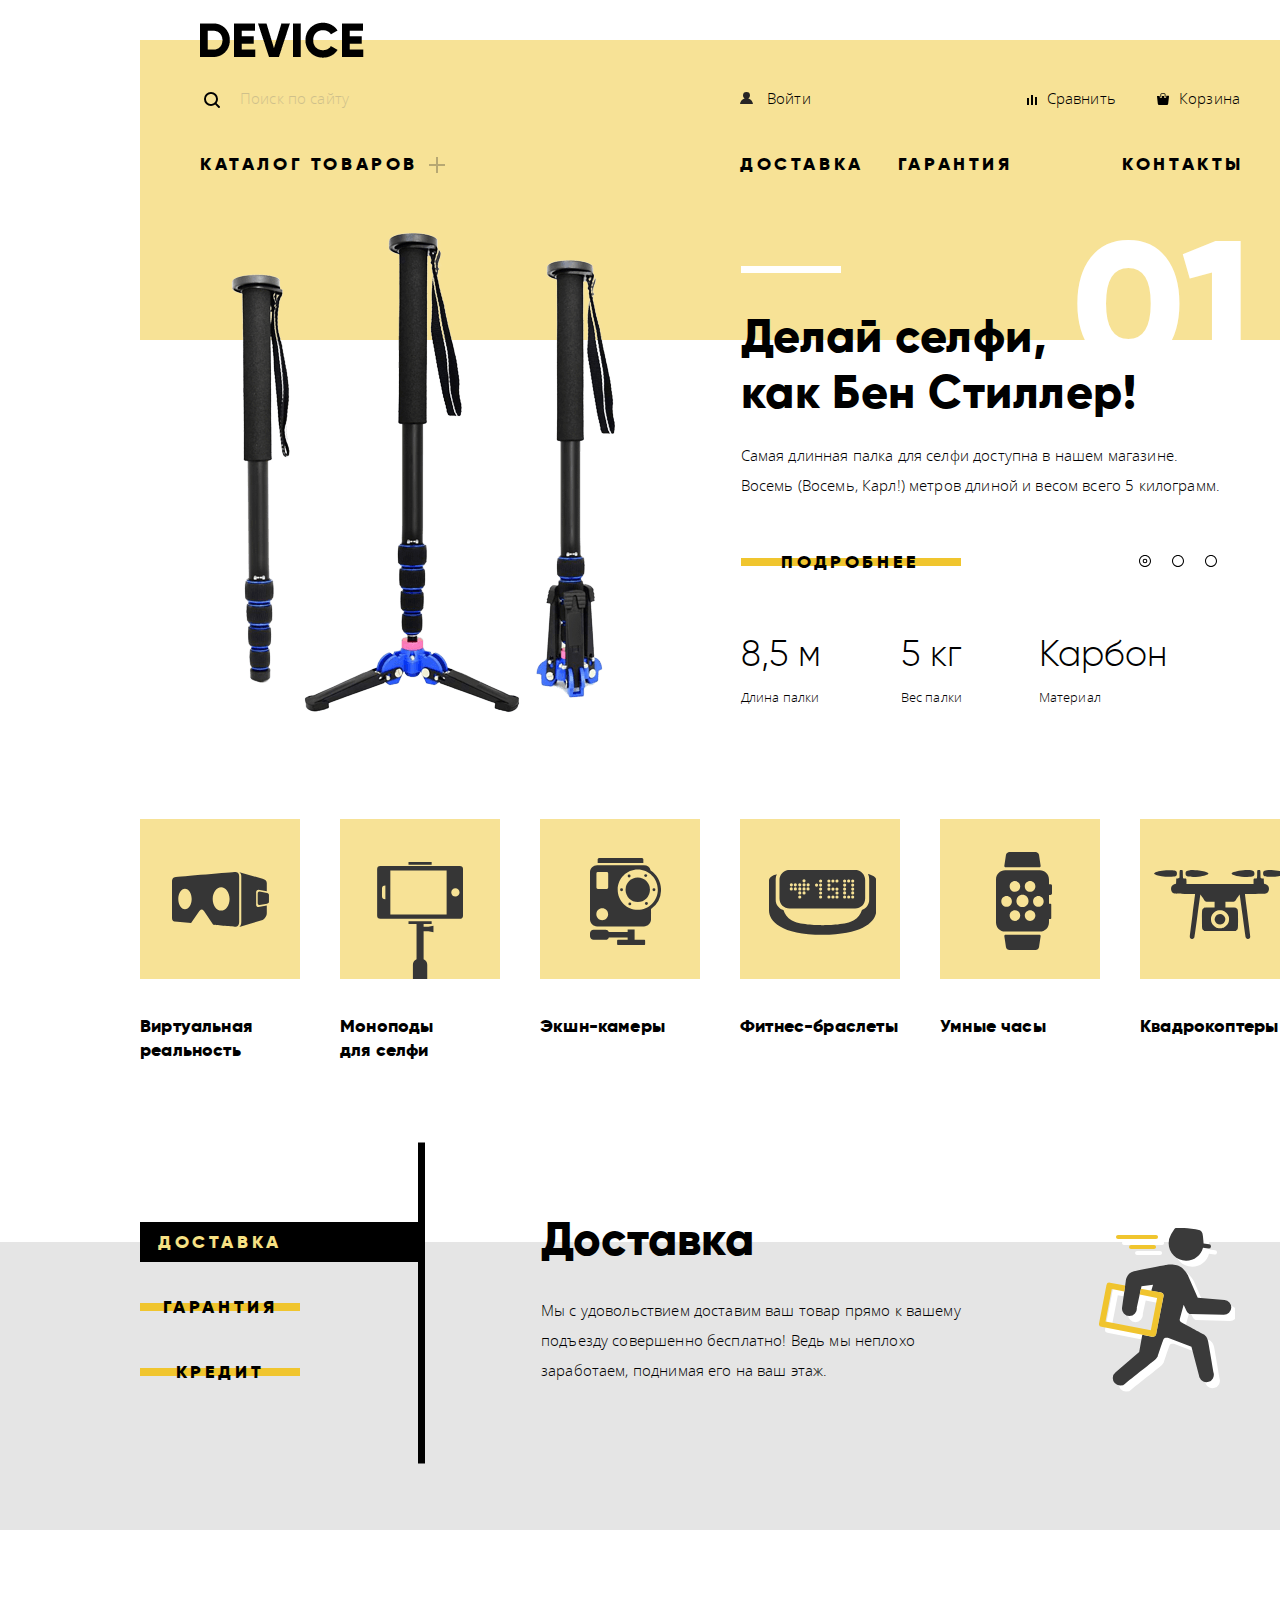
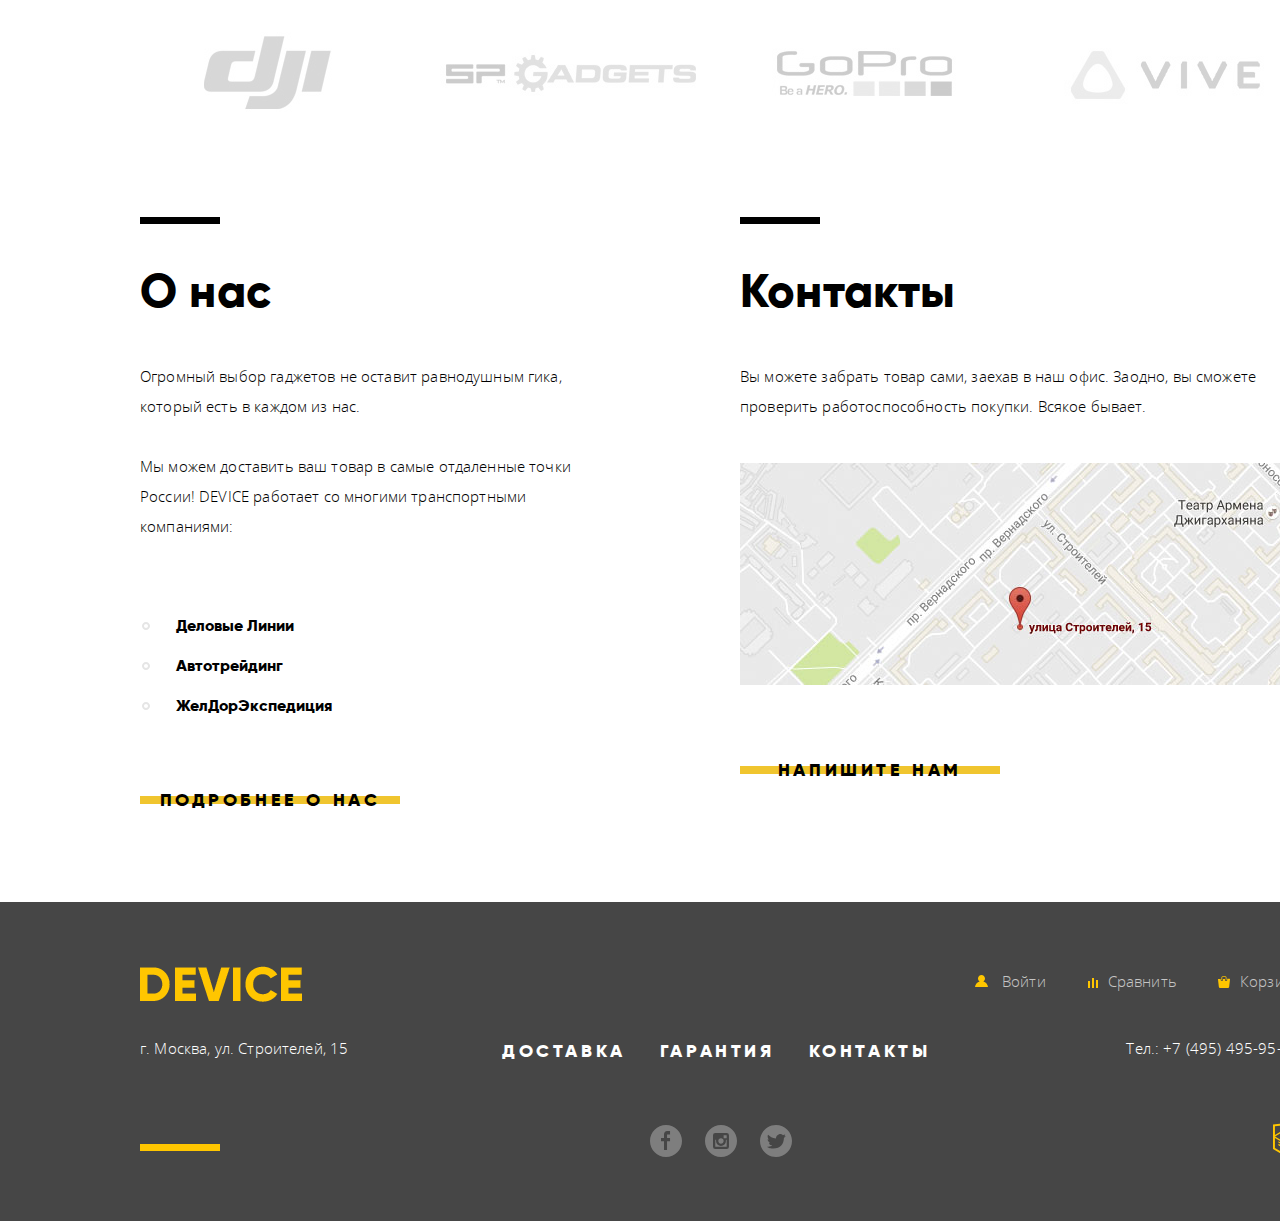
==== commit 1002e27b: "Добавил префиксы, анимацию, вынес скрипты отдельно" ====
--- a/index.html
+++ b/index.html
@@ -102,7 +102,7 @@
           </div>
           <div class="slider-info">
             <p class="slider-heading">Делай селфи,<br> как Бен Стиллер!</p>
-            <p class="basic-text">Самая длинная палка для селфи доступна в нашем магазине. Восемь&#160(Восемь, Карл!) метров длиной и весом всего 5 килограмм.</p>
+            <p class="basic-text">Самая длинная палка для селфи доступна в нашем магазине. Восемь&#160;(Восемь, Карл!) метров длиной и весом всего 5 килограмм.</p>
 
             <a class="button btn-more" href="#">Подробнее</a>
 
@@ -171,7 +171,7 @@
     <div class="popular container">
       <ul class="popular-list">
         <li class="popular-item"><a href="#">Виртуальная реальность</a></li>
-        <li class="popular-item"><a href="catalog.html#">Моноподы для&#160селфи</a></li>
+        <li class="popular-item"><a href="catalog.html#">Моноподы для&#160;селфи</a></li>
         <li class="popular-item"><a href="#">Экшн-камеры</a></li>
         <li class="popular-item"><a href="#">Фитнес-браслеты</a></li>
         <li class="popular-item"><a href="#">Умные часы</a></li>
@@ -188,7 +188,7 @@
           <li><button type="button" class="services-button">Гарантия</button></li>
           <li><button type="button" class="services-button">Кредит</button></li>
         </ul>
-      
+
         <ul class="services-content">
           <li class="services-item services-item-current">
             <h3>Доставка</h3>
@@ -219,12 +219,12 @@
 
     <div class="about container">
       <section class="about-us">
-        
+
         <h2>О нас</h2>
         <p class="basic-text">Огромный выбор гаджетов не оставит равнодушным гика, который есть в каждом из нас.</p>
         <p class="basic-text">Мы можем доставить ваш товар в самые отдаленные точки России! DEVICE работает со многими транспортными компаниями:</p>
         <ul class="about-us-list">
-          <li>Деловые линии</li>
+          <li>Деловые Линии</li>
           <li>Автотрейдинг</li>
           <li>ЖелДорЭкспедиция</li>
         </ul>
@@ -234,9 +234,9 @@
       <section class="contacts">
         <h2>Контакты</h2>
         <p class="basic-text">Вы можете забрать товар сами, заехав в наш офис. Заодно, вы сможете проверить работоспособность покупки. Всякое бывает.</p>
-        <p class="map"><a href="map.html"><img src="img/map.jpg" width="560" height="222" alt="Карта офиса по адресу улица Строителей, 15"></a></p>
-
-        <a class="button btn-we" href="#">Напишите нам</a>
+        <p class="map"><a class="button-map" href="map.html"><img src="img/map.jpg" width="560" height="222" alt="Карта офиса по адресу улица Строителей, 15"></a></p>
+
+        <a class="button btn-we btn-write" href="#">Напишите нам</a>
 
       </section>
 
@@ -244,11 +244,11 @@
   </main>
 
   <footer class="footer-main">
-   <div class="container">
+    <div class="container">
       <a class="footer-main-logo">
         <img src="img/logo-footer.png" width="162" height="36" alt="Логотип «Девайс»">
       </a>
-      
+
       <div class="footer-top-nav">
         <ul class="footer-user-nav">
           <li class="footer-user-item">
@@ -265,21 +265,21 @@
           </li>
         </ul>
       </div>
-      
+
       <div class="footer-middle-nav">
         <p class="footer-contacts basic-text">
           г. Москва, ул. Строителей, 15
         </p>
 
-          <ul class="footer-site-nav">
-            <li class="footer-nav-item"><a class="footer-nav-link" href="#">Доставка</a></li>
-            <li class="footer-nav-item"><a class="footer-nav-link" href="#">Гарантия</a></li>
-            <li class="footer-nav-item"><a class="footer-nav-link" href="#">Контакты</a></li>
-          </ul>
+        <ul class="footer-site-nav">
+          <li class="footer-nav-item"><a class="footer-nav-link" href="#">Доставка</a></li>
+          <li class="footer-nav-item"><a class="footer-nav-link" href="#">Гарантия</a></li>
+          <li class="footer-nav-item"><a class="footer-nav-link" href="#">Контакты</a></li>
+        </ul>
 
         <a class="basic-text tel" href="tel:+74954959595">Тел.: +7 (495) 495-95-95</a>
       </div>  
-      
+
       <div class="footer-bottom-nav">
         <ul class="footer-social">
           <li><a class="social-button fb" href="#"><span class="visually-hidden">Фейсбук</span></a></li>
@@ -287,38 +287,42 @@
           <li><a class="social-button twitter" href="#"><span class="visually-hidden">Твиттер</span></a></li>
         </ul>
 
-         <a class="academy-logo" href="https://htmlacademy.ru/intensive/htmlcss"><img src="img/logo-html.svg" width="27" height="35" alt="Логотип HTML Academy"></a>
+        <a class="academy-logo" href="https://htmlacademy.ru/intensive/htmlcss"><img src="img/logo-html.svg" width="27" height="35" alt="Логотип HTML Academy"></a>
       </div>
     </div>
 
   </footer>
 
-    <section class="contact-us modal">
-      <h2 class="visually-hidden">Форма обратной связи</h2>
-
-      <form class="contact-us-form" action="http://echo.htmlacademy.ru" method="post">
-
-        <div class="modal-half-width">
-          <label class="modal-label" for="modal-name">Ваше имя:</label>
-          <input type="text" name="name" id="modal-name" placeholder="Имя Фамилия" required>
-        </div>
-        <div class="modal-half-width">
-          <label class="modal-label" for="modal-email">Ваш e-mail:</label>
-          <input type="email" name="e-mail" id="modal-email" placeholder="email@example.com" required>
-        </div>
-        <div class="modal-full-width">
+  <section class="contact-us modal">
+    <h2 class="visually-hidden">Форма обратной связи</h2>
+
+    <form class="contact-us-form" action="http://echo.htmlacademy.ru" method="post">
+
+      <div class="modal-half-width">
+        <label class="modal-label" for="modal-name">Ваше имя:</label>
+        <input type="text" name="yourname" id="modal-name" placeholder="Имя Фамилия">
+      </div>
+      <div class="modal-half-width">
+        <label class="modal-label" for="modal-email">Ваш e-mail:</label>
+        <input type="email" name="email" id="modal-email" placeholder="email@example.com">
+      </div>
+      <div class="modal-full-width">
         <label class="modal-label" for="letter">Текст письма:</label>
-        <textarea id="letter" rows=5 name="comment" placeholder="В свободной форме" required></textarea>
-        </div>
-        <button type="submit" class="button form-button">Отправить</button>  
-        <button type="button" class="modal-close" aria-label="Закрыть"></button>
-      </form>
-    </section>
-
-      <section class="modal-map modal">
-        <h2 class="visually-hidden">Как до нас добраться</h2>
-        <button type="button" class="modal-close" aria-label="Закрыть"></button>
-      </section>
-    </body>
-    </html>
-
+        <textarea id="letter" rows=5 name="comment" placeholder="В свободной форме"></textarea>
+      </div>
+      <button type="submit" class="button form-button">Отправить</button>  
+      <button type="button" class="modal-close" aria-label="Закрыть"></button>
+    </form>
+  </section>
+
+  <section class="modal-map modal">
+    <h2 class="visually-hidden">Как до нас добраться</h2>
+    <iframe src="https://yandex.ru/map-widget/v1/-/CBe~eNGekD" width="960" height="559"></iframe>
+    <button type="button" class="modal-close" aria-label="Закрыть"></button>
+  </section>
+
+  <script src="js/script.js"></script>
+
+</body>
+</html>
+
--- a/css/style.css
+++ b/css/style.css
@@ -1,45 +1,44 @@
 
 @font-face {
-    font-family: "Gilroy ExtraBold";
-    src: local("Gilroy ExtraBold"), local("Gilroy-ExtraBold"),
-         url("../fonts/gilroyextrabold.woff2") format("woff2"),
-         url("../fonts/gilroyextrabold.woff") format("woff");
-    font-weight: 800;
-    font-style: normal;
+  font-family: "Gilroy ExtraBold";
+  src: local("Gilroy ExtraBold"), local("Gilroy-ExtraBold"),
+  url("../fonts/gilroyextrabold.woff2") format("woff2"),
+  url("../fonts/gilroyextrabold.woff") format("woff");
+  font-weight: 800;
+  font-style: normal;
 }
 
 @font-face {
-    font-family: "Gilroy Light";
-    src: local("Gilroy Light"), local("Gilroy-Light"),
-         url("../fonts/gilroylight.woff2") format("woff2"),
-         url("../fonts/gilroylight.woff") format("woff");
-    font-weight: 300;
-    font-style: normal;
+  font-family: "Gilroy Light";
+  src: local("Gilroy Light"), local("Gilroy-Light"),
+  url("../fonts/gilroylight.woff2") format("woff2"),
+  url("../fonts/gilroylight.woff") format("woff");
+  font-weight: 300;
+  font-style: normal;
 }
 
 @font-face {
-    font-family: "Open Sans";
-    src: local("Open Sans"), local("Open-Sans"),
-         url("../fonts/opensans.woff2") format("woff2"),
-         url("../fonts/opensans.woff") format("woff");
-    font-weight: 400;
-    font-style: normal;
+  font-family: "Open Sans";
+  src: local("Open Sans"), local("Open-Sans"),
+  url("../fonts/opensans.woff2") format("woff2"),
+  url("../fonts/opensans.woff") format("woff");
+  font-weight: 400;
+  font-style: normal;
 }
 
 @font-face {
-    font-family: "Open Sans Light";
-    src: local("Open Sans Light"), local("Open-Sans-Light"),
-         url("../fonts/opensanslight.woff2") format("woff2"),
-         url("../fonts/opensanslight.woff") format("woff");
-    font-weight: 300;
-    font-style: normal;
+  font-family: "Open Sans Light";
+  src: local("Open Sans Light"), local("Open-Sans-Light"),
+  url("../fonts/opensanslight.woff2") format("woff2"),
+  url("../fonts/opensanslight.woff") format("woff");
+  font-weight: 300;
+  font-style: normal;
 }
 
 body {
   margin: 0;
   padding: 0;
-/*  min-width: 1440px;*/
-
+  min-width: 1440px;
   font-family: "Gilroy ExtraBold", "Tahoma", sans-serif;
   font-size: 18px;
   line-height: 24px;
@@ -49,7 +48,8 @@
 }
 
 html {
-  box-sizing: border-box;
+  -webkit-box-sizing: border-box;
+          box-sizing: border-box;
 }
 
 img {
@@ -59,7 +59,8 @@
 }
 
 *, *::before, *::after {
-  box-sizing: inherit;
+  -webkit-box-sizing: inherit;
+          box-sizing: inherit;
 }
 
 a {
@@ -86,7 +87,7 @@
 }
 
 .footer-top-nav a.footer-user-logout {
-color: rgba(255, 255, 255, 0.3);
+  color: rgba(255, 255, 255, 0.3);
 }
 
 .footer-top-nav a[href]:hover {
@@ -176,9 +177,9 @@
 }
 
 .main-nav {
-background-color: #f7e296;
-padding: 36px 60px 164px 60px;
-position: relative;
+  background-color: #f7e296;
+  padding: 37px 60px 164px 60px;
+  position: relative;
 }
 
 .main-nav:not(.inner-page)::before {
@@ -191,9 +192,10 @@
   left: 601px;
 }
 
-.inner-page {
-  padding: 36px 60px;
-  padding-bottom: 52px;
+.main-nav.inner-page {
+  padding: 37px 60px;
+  padding-bottom: 50px;
+  margin-bottom: 37px;
 }
 
 .main-header {
@@ -221,15 +223,24 @@
 .footer-user-nav,
 .footer-shopping,
 .footer-social {
+  display: -webkit-box;
+  display: -ms-flexbox;
   display: flex;
   margin: 0;
   padding: 0;
 }
 
 .top-nav {
-  justify-content: space-between;
-  align-items: baseline;
+  -webkit-box-pack: justify;
+      -ms-flex-pack: justify;
+          justify-content: space-between;
+  -webkit-box-align: baseline;
+      -ms-flex-align: baseline;
+          align-items: baseline;
   margin-bottom: 36px;
+  -ms-flex-wrap: wrap;
+      flex-wrap: wrap;
+  width: 100%;
 }
 
 .top-nav form {
@@ -280,9 +291,13 @@
   opacity: 0.3;
 }
 
+.shopping {
+  margin-right: -4px;
+}
+
 .shopping-item:first-child a,
 .footer-shopping-item:first-child a{
-  margin-left: 50px;
+  margin-left: 42px;
   padding-left: 20px;
   position: relative;
 }
@@ -310,7 +325,7 @@
 
 .shopping-item:last-child a,
 .footer-shopping-item:last-child a {
-  margin-left: 41px;
+  margin-left: 39px;
   padding-left: 24px;
   padding-right: 4px;
   position: relative;
@@ -327,7 +342,7 @@
   position: absolute;
   width: 12px;
   height: 12px;
-  left: 0;
+  left: 2px;
   top: 5px;
 }
 
@@ -337,15 +352,18 @@
   position: absolute;
   width: 12px;
   height: 12px;
-  left: 0;
+  left: 2px;
   top: 5px;
 }
 
 .site-nav {
   margin: 0;
   padding: 0;
-  display: flex;
-  flex-wrap: wrap;
+  display: -webkit-box;
+  display: -ms-flexbox;
+  display: flex;
+  -ms-flex-wrap: wrap;
+      flex-wrap: wrap;
 }
 
 .site-nav-item:first-child {
@@ -353,8 +371,12 @@
 }
 
 .site-nav-item:nth-child(3) {
-  margin-left: 36px;
+  margin-left: 34px;
   margin-right: auto;
+}
+
+.site-nav-item:last-child {
+  margin-right: -4px;
 }
 
 .site-nav-item a {
@@ -385,8 +407,11 @@
   bottom: 0px;
   left: 0;
   width: 100%;
-  box-sizing: border-box;
+  -webkit-box-sizing: border-box;
+          box-sizing: border-box;
   background-color: #f7e296;
+  display: -webkit-box;
+  display: -ms-flexbox;
   display: flex;
   visibility: hidden;
   z-index: 2;
@@ -421,13 +446,17 @@
 
 .search-input {
   border: none;
-  background: url("../img/search.svg") 0 8px no-repeat;
+  background: url("../img/search.svg") 4px 10px no-repeat;
   background-color: #f7e296;
   width: 356px;
   margin-top: 5px;  
+  -webkit-transition: color, opacity;  
+  -o-transition: color, opacity;  
   transition: color, opacity;
-  transition-duration: .2s;
-  text-indent: 28px;
+  -webkit-transition-duration: .2s;
+       -o-transition-duration: .2s;
+          transition-duration: .2s;
+  text-indent: 38px;
   border-bottom: 2px solid transparent;
 }
 
@@ -436,21 +465,52 @@
   outline: 0; 
 }
 
+.search-input::-webkit-input-placeholder {
+  text-indent: 38px;
+  opacity: .3
+}
+
+.search-input:-ms-input-placeholder {
+  text-indent: 38px;
+  opacity: .3
+}
+
+.search-input::-ms-input-placeholder {
+  text-indent: 38px;
+  opacity: .3
+}
+
 .search-input::placeholder {
-  text-indent: 34px;
-    opacity: .3
+  text-indent: 38px;
+  opacity: .3
+}
+
+.search-input:hover::-webkit-input-placeholder {
+  opacity: .6
+}
+
+.search-input:hover:-ms-input-placeholder {
+  opacity: .6
+}
+
+.search-input:hover::-ms-input-placeholder {
+  opacity: .6
 }
 
 .search-input:hover::placeholder {
-    opacity: .6
+  opacity: .6
 }
 
 .search-button {
   line-height: 30px;
   padding: 8px 20px;
   cursor: pointer;
+  -webkit-transition: color, opacity;
+  -o-transition: color, opacity;
   transition: color, opacity;
-  transition-duration: .2s;
+  -webkit-transition-duration: .2s;
+       -o-transition-duration: .2s;
+          transition-duration: .2s;
   opacity: 0;
   color: transparent;
   border: 2px solid #000;
@@ -478,27 +538,36 @@
 
 .catalog-heading {
   padding: 0px 60px;
-  margin-bottom: 42px;
+  margin-bottom: 47px;
 }
 
 .catalog-heading h1 {
-  margin-bottom: 24px;
-  margin-top: 34px;
+  margin-bottom: 22px;
 }
 
 .slider {
-  display: flex;
-  position: relative;
+  display: -webkit-box;
+  display: -ms-flexbox;
+  display: flex;
+  position: relative;
+}
+
+.slider-list {
+  width: 100%;
 }
 
 .slider-item,
 .slider-item-current {
-  display: flex;
-  justify-content: space-between;
+  display: -webkit-box;
+  display: -ms-flexbox;
+  display: flex;
+  -webkit-box-pack: justify;
+      -ms-flex-pack: justify;
+          justify-content: space-between;
   position: relative;
   z-index: 1;
   margin-top: -112px;
-  margin-bottom: 290px;
+  margin-bottom: 296px;
 }
 
 
@@ -509,8 +578,8 @@
   font-size: 179.2px;
   height: 7px;
   color: #ffffff;
-  top: -14px;
-  right: 46px;
+  top: -13px;
+  right: 47px;
   z-index: -1;
 }
 
@@ -530,13 +599,13 @@
   padding-top: 5px;
 }
 
-/* Отключалка слайдеров */
-
 .slider-item {
   display: none;
 }
 
 .slider-item-current {
+  display: -webkit-box;
+  display: -ms-flexbox;
   display: flex;
 }
 
@@ -569,18 +638,22 @@
   margin-bottom: 20px;
 }
 
+.slider-table {
+  border-collapse: collapse;
+}
+
 .slider-table th {
   font-family: "Gilroy Light", Arial, sans-serif;
   font-size: 36px;
   line-height: 48px;
   font-weight: normal;
-  padding: 0 0 5px 0;
+  padding: 0 0 9px 0;
   width: 160px;
   text-align: left;
 }
 
 .slider-table th:nth-child(2) {
-  width: 140px;
+  width: 138px;
 }
 
 .slider-table td {
@@ -589,19 +662,24 @@
   line-height: 20px;
   font-weight: normal;
   padding: 0;
-  text-align: left;
 }
 
 .slider-buttons {
-  display: flex;
-  order: 2;
-  position: absolute;
-  right: 82px;
-  bottom: 432px;
+  display: -webkit-box;
+  display: -ms-flexbox;
+  display: flex;
+  -webkit-box-ordinal-group: 3;
+      -ms-flex-order: 2;
+          order: 2;
+  position: absolute;
+  right: 83px;
+  bottom: 442px;
   z-index: 2;
 }
 
 .slider-buttons-list {
+  display: -webkit-box;
+  display: -ms-flexbox;
   display: flex;
 }
 
@@ -609,25 +687,27 @@
   width: 12px;
   height: 12px;
   background: url("../img/slider-button-empty.svg") 0 0 no-repeat;
-  background-size: 100%;
+  background-size: contain;
   border: none;
   cursor: pointer;
-  margin-left: 20px;
+  margin-left: 21px;
   cursor: pointer;
 }
 
 .slider-btn-active {
   background: url("../img/slider-button.svg") 0 0 no-repeat;
-  background-size: 100%;
+  background-size: contain;
   cursor: pointer;
 }
 
 .breadcrumbs {
+  display: -webkit-box;
+  display: -ms-flexbox;
   display: flex;
 }
 
 .breadcrumbs li {
-  margin-right: 40px;
+  margin-right: 38px;
   position: relative;
 }
 
@@ -637,7 +717,7 @@
   width: 4px;
   height: 7px;
   top: 10px;
-  right: -25px;
+  right: -20px;
   background: url("../img/nav-arrow.svg") 0 0 no-repeat;
 }
 
@@ -671,18 +751,18 @@
 
 .filter-color legend,
 .bluetooth legend {
-  margin-bottom: 12px;
-}
-
-.catalog-filter .selection-heading {
-  margin: 23px 0;
-  margin-bottom: 95px;
+  margin-bottom: 15px;
 }
 
 .filter-item {
-  width: 201px;
+  width: 200px;
   border-top: 2px solid #000000;
-  padding-top: 9px;
+  padding-top: 11px;
+  margin-left: -1px;
+}
+
+.filter-item:last-of-type {
+  margin-bottom: 34px;
 }
 
 .filter-item label {
@@ -710,8 +790,8 @@
 }
 
 .range-filter {
-    padding-top: 30px;
-    padding-bottom: 15px;
+  padding-top: 34px;
+  padding-bottom: 18px;
 }
 
 .range-controls {
@@ -723,7 +803,7 @@
   background: #dbdbdb;
   height: 2px;
   margin-left: 5px;
-  margin-bottom: 9px;
+  margin-bottom: 8px;
 }
 
 .range-controls .bar {
@@ -743,11 +823,11 @@
 }
 
 .range-controls .toggle-min {
-  left: -5px;
+  left: -4px;
 }
 
 .range-controls .toggle-max {
-  left: 114px;
+  left: 109px;
 }
 
 .price-controls {
@@ -756,8 +836,9 @@
 
 .price-controls label {
   display: inline-block;
-  width: 49%;
-  box-sizing: border-box;
+  width: 45%;
+  -webkit-box-sizing: border-box;
+          box-sizing: border-box;
   vertical-align: inherit;
 }
 
@@ -769,14 +850,14 @@
 .filter-color {
   border-top: 2px solid black;
   margin-top: 12px;
-  padding-bottom: 30px;
+  padding-bottom: 33px;
   position: relative;
 }
 
 .color-checkbox {
   position: relative;
   cursor: pointer;
-  padding-left: 38px;
+  padding-left: 40px;
 }
 
 .color-checkbox::before {
@@ -800,21 +881,23 @@
   background: url("../img/checkbox-on.svg") 0 0 no-repeat;
 }
 
-input[type="checkbox"]:focus + .color-checkbox::before,
-input[type="checkbox"]:hover + .color-checkbox::before,
-input[type="radio"]:focus + .bluetooth-radio::before,
-input[type="radio"]:hover + .bluetooth-radio::before {
+.color-checkbox:hover::before,
+.color-checkbox:hover::before,
+.bluetooth-radio:hover::before,
+.bluetooth-radio:hover::before {
   opacity: 0.6;
 }
 
-input[type="checkbox"]:active + .color-checkbox::before,
-input[type="radio"]:active + .bluetooth-radio::before {
+.color-checkbox:active::before,
+.bluetooth-radio:active::before {
   opacity: 1;
 }
 
 input[type="checkbox"]:focus + .color-checkbox::before,
 input[type="radio"]:focus + .bluetooth-radio::before {
+  outline: thin dotted;
   outline: 5px auto -webkit-focus-ring-color;
+  opacity: 0.6;
 }
 
 input[type="checkbox"]:disabled + .color-checkbox,
@@ -831,7 +914,7 @@
 .bluetooth-radio {
   position: relative;
   cursor: pointer;
-  padding-left: 38px;
+  padding-left: 40px;
 }
 
 .bluetooth-radio::before {
@@ -855,10 +938,14 @@
 
 
 .filter-bg {
-  flex-grow: 1;
+  -webkit-box-flex: 1;
+      -ms-flex-positive: 1;
+          flex-grow: 1;
   background-color: rgba(0, 0, 0, 0.08);
   position: relative;
-  margin-right: 70px;
+  margin-right: 72px;
+  padding-top: 69px;
+  margin-top: -69px;
 }
 
 .catalog p,
@@ -869,41 +956,96 @@
 }
 
 .catalog {
+  display: -webkit-box;
+  display: -ms-flexbox;
   display: flex;
   margin-right: auto;
   position: relative;
+  -ms-flex-wrap: wrap;
+      flex-wrap: wrap;
 }
 
 .catalog-bg {
-  flex-grow: 1;
+  -webkit-box-flex: 1;
+      -ms-flex-positive: 1;
+          flex-grow: 1;
+}
+
+.gradient-top {
+  width: 100%;
+  background: -webkit-gradient(linear, left top, right top, from(#dcdcdc), color-stop(50%, #dcdcdc), color-stop(50%, #ebebeb), to(#ebebeb));
+  background: -webkit-linear-gradient(left, #dcdcdc 0%, #dcdcdc 50%, #ebebeb 50%, #ebebeb 100%);
+  background: -o-linear-gradient(left, #dcdcdc 0%, #dcdcdc 50%, #ebebeb 50%, #ebebeb 100%);
+  background: linear-gradient(to right, #dcdcdc 0%, #dcdcdc 50%, #ebebeb 50%, #ebebeb 100%);
+  margin-bottom: 69px;
+  position: relative;
+  z-index: 0;
+}
+
+.gradient-top .container {
+  display: -webkit-box;
+  display: -ms-flexbox;
+  display: flex;
+  -webkit-box-align: baseline;
+      -ms-flex-align: baseline;
+          align-items: baseline;
+}
+
+.gradient-top .selection-heading {
+  display: block;
+  margin: 0;
+  padding: 0 0 0 62px;
+  margin-right: 179px;
 }
 
 .catalog-main {
-  display: flex;
-  flex-wrap: wrap;
-  margin-bottom: 77px;
+  display: -webkit-box;
+  display: -ms-flexbox;
+  display: flex;
+  -ms-flex-wrap: wrap;
+      flex-wrap: wrap;
+  margin-bottom: 75px;
   width: 760px;  
   margin-right: auto;
 }
 
 .catalog-list {
-  display: flex;
-  flex-wrap: wrap;
-  justify-content: space-between;
+  display: -webkit-box;
+  display: -ms-flexbox;
+  display: flex;
+  -ms-flex-wrap: wrap;
+      flex-wrap: wrap;
+  -webkit-box-pack: justify;
+      -ms-flex-pack: justify;
+          justify-content: space-between;
+  margin-bottom: -8px;
 }
 
 .catalog-item {
-  display: flex;
-  flex-direction: column;
+  display: -webkit-box;
+  display: -ms-flexbox;
+  display: flex;
+  -webkit-box-orient: vertical;
+  -webkit-box-direction: normal;
+      -ms-flex-direction: column;
+          flex-direction: column;
   width: 360px;
-  margin-bottom: 45px;
+  margin-bottom: 43px;
 }
 
 .catalog-description {
-  display: flex;
-  order: 2;
-  justify-content: space-between;
-  align-items: baseline;
+  display: -webkit-box;
+  display: -ms-flexbox;
+  display: flex;
+  -webkit-box-ordinal-group: 3;
+      -ms-flex-order: 2;
+          order: 2;
+  -webkit-box-pack: justify;
+      -ms-flex-pack: justify;
+          justify-content: space-between;
+  -webkit-box-align: baseline;
+      -ms-flex-align: baseline;
+          align-items: baseline;
 }
 
 .catalog-item-title {
@@ -929,22 +1071,35 @@
   width: 360px;
   height: 380px;
   position: relative;
-  display: flex;
-  margin-bottom: 34px;
+  display: -webkit-box;
+  display: -ms-flexbox;
+  display: flex;
+  margin-bottom: 32px;
 }
 
 .catalog-item-hover {
   position: absolute;
   opacity: 0;
-  display: flex;
+  display: -webkit-box;
+  display: -ms-flexbox;
+  display: flex;
+  -webkit-transition: .2s ease-in;
+  -o-transition: .2s ease-in;
   transition: .2s ease-in;
   width: 100%;
   height: 100%;
   top: 0;
   left: 0;
-  flex-direction: column;
-  justify-content: center;
-  align-items: center;
+  -webkit-box-orient: vertical;
+  -webkit-box-direction: normal;
+      -ms-flex-direction: column;
+          flex-direction: column;
+  -webkit-box-pack: center;
+      -ms-flex-pack: center;
+          justify-content: center;
+  -webkit-box-align: center;
+      -ms-flex-align: center;
+          align-items: center;
   background-color: rgba(238, 238, 238, 0.7);
   z-index: 1;
 }
@@ -952,6 +1107,25 @@
 .catalog-item-hover:hover {
   opacity: 1;
 }
+
+.catalog-item:last-child .catalog-item-card::after {
+  content: "new";
+  display: block;
+  position: absolute;
+  font-size: 14px;
+  text-transform: uppercase;
+  letter-spacing: .05em;
+  color: rgba(0, 0, 0, 0.2);
+  width: 60px;
+  height: 60px;
+  border: 2px solid rgba(0, 0, 0, 0.1);
+  border-radius: 50%;
+  padding: 17px 0;
+  top: 29px;
+  right: 27px;
+  text-align: center;
+} 
+
 
 .button-compare {
   font-family: "Open Sans Light", Arial, sans-serif;
@@ -978,41 +1152,44 @@
 }
 
 
-.catalog::before {
-  content: "";
-  position: absolute;
-  top: 0;
-  right: 0;
-  display: block;
-  width: 100%;
-  height: 70px;
-  background-color: rgba(0, 0, 0, 0.08);
-}
-
 .sort-by {
   list-style: none;
-  display: flex;
-  align-items: center;
+  display: -webkit-box;
+  display: -ms-flexbox;
+  display: flex;
+  -ms-flex-wrap: wrap;
+      flex-wrap: wrap;
+  -webkit-box-align: center;
+      -ms-flex-align: center;
+          align-items: center;
   width: 100%;
-  margin-bottom: 62px;
   position: relative;
   padding: 23px 0;
+  background-color: #ebebeb;
 }
 
 .sort-by .selection-heading {
-  margin-right: 50px;
+  margin-right: 56px;
+  padding-left: 72px;
 }
 
 .sort-by-type {
-  display: flex;
+  display: -webkit-box;
+  display: -ms-flexbox;
+  display: flex;
+  -ms-flex-wrap: wrap;
+      flex-wrap: wrap;
   margin-right: auto;
+  margin-top: -3px;
 }
 
 .sort-by-type li {
-  margin-right: 30px;
+  margin-right: 28px;
 }
 
 .sort-by-dir {
+  display: -webkit-box;
+  display: -ms-flexbox;
   display: flex;
   margin-left: auto;
 }
@@ -1096,19 +1273,25 @@
 }
 
 .pagination-list {
-    display: flex;
-    margin: 0;
-    padding: 0;
-    justify-content: space-between;
-    background-color: rgba(0, 0, 0, 0.08);
-    width: 100%;
- 
-}
-
-.pagination-numbers {
+  display: -webkit-box;
+  display: -ms-flexbox;
   display: flex;
   margin: 0;
   padding: 0;
+  -webkit-box-pack: justify;
+      -ms-flex-pack: justify;
+          justify-content: space-between;
+  background-color: rgba(0, 0, 0, 0.08);
+  width: 100%;
+}
+
+.pagination-numbers {
+  display: -webkit-box;
+  display: -ms-flexbox;
+  display: flex;
+  margin: 0;
+  padding: 0;
+  margin-left: 6px; 
 }
 
 .pagination-list .pagination-item {
@@ -1120,11 +1303,16 @@
   color: rgba(0, 0, 0, 0.3);  
 }
 
-.pagination-list .prev,
+.pagination-list .prev {
+  display: block;
+  padding: 23px 30px;
+}
+
 .pagination-list .next {
   display: block;
-  padding: 23px 30px;
-}
+  padding: 23px 26px;
+}
+
 
 .pagination-list .prev:hover,
 .pagination-list .next:hover {
@@ -1138,8 +1326,12 @@
 }
 
 .popular-list {
-  display: flex;
-  justify-content: space-between;
+  display: -webkit-box;
+  display: -ms-flexbox;
+  display: flex;
+  -webkit-box-pack: justify;
+      -ms-flex-pack: justify;
+          justify-content: space-between;
   margin-bottom: 180px;
   position: relative;  
 }
@@ -1150,7 +1342,7 @@
   display: block;
   width: 160px;
   position: relative;
- }
+}
 
 .popular-item::before {
   content: "";
@@ -1183,33 +1375,45 @@
 
 .popular-item:nth-child(3) a::after {
   background-image: url("../img/popular-3.svg");
+  -webkit-transform: translate(5px, 2px);
+      -ms-transform: translate(5px, 2px);
+          transform: translate(5px, 2px);
 }
 
 .popular-item:nth-child(4) a::after {
   background-image: url("../img/popular-4.svg");
+  -webkit-transform: translate(2px, 3px);
+      -ms-transform: translate(2px, 3px);
+          transform: translate(2px, 3px);
 }
 
 .popular-item:nth-child(5) a::after {
   background-image: url("../img/popular-5.svg");
+  -webkit-transform: translate(4px, 2px);
+      -ms-transform: translate(4px, 2px);
+          transform: translate(4px, 2px);
 }
 
 .popular-item:last-child a::after {
   background-image: url("../img/popular-6.svg");
+  -webkit-transform: translate(0px, 5px);
+      -ms-transform: translate(0px, 5px);
+          transform: translate(0px, 5px);
 }
 
 .popular-list a:hover {
   color: rgba(0, 0, 0, 1);
- }
+}
 
 .popular-item a:active {
   opacity: 0.3;
- }
+}
 
 .popular-list .popular-item:hover::before,
 .popular-list .popular-item:focus::before, 
 .popular-list .popular-item:active::before {
   background-color: rgba(240, 197, 46, 1);
- }
+}
 
 .services {
   background-color: #e5e5e5;
@@ -1218,6 +1422,8 @@
 }
 
 .services-main {
+  display: -webkit-box;
+  display: -ms-flexbox;
   display: flex;
 }
 
@@ -1225,12 +1431,12 @@
   width: 277px;
   margin-top: -20px;
   padding-right: 117px;
-  margin-right: 117px;
+  margin-right: 124px;
   position: relative;
 }
 
 .services-list li {
-  margin-bottom: 23px;
+  margin-bottom: 25px;
 }
 
 .services-list::after {
@@ -1239,16 +1445,19 @@
   width: 7px;
   height: 100%;
   background-color: black;
-  right: -6px;
-  margin-top: -20px;
+  right: -8px;
+  margin-top: -22px;
   top: 50%;
-  transform: translateY(-50%);
-  padding: 64px 0;
-  box-sizing: content-box;
+  -webkit-transform: translateY(-50%);
+      -ms-transform: translateY(-50%);
+          transform: translateY(-50%);
+  padding: 58px 0;
+  -webkit-box-sizing: content-box;
+          box-sizing: content-box;
 }
 
 .services-content {
-  margin-top: -28px;
+  margin-top: -27px;
   width: 766px;
   position: relative;
 }
@@ -1261,7 +1470,7 @@
 }
 
 .services-content h3 {
-  margin-bottom: 25px;
+  margin-bottom: 32px;
 }
 
 .services-content p {
@@ -1318,8 +1527,12 @@
 }
 
 .brands-list {
-  display: flex;
-  justify-content: space-between;
+  display: -webkit-box;
+  display: -ms-flexbox;
+  display: flex;
+  -webkit-box-pack: justify;
+      -ms-flex-pack: justify;
+          justify-content: space-between;
 }
 
 .brands-link {
@@ -1361,8 +1574,12 @@
 }  
 
 .about {
-  display: flex;
-  justify-content: space-between;
+  display: -webkit-box;
+  display: -ms-flexbox;
+  display: flex;
+  -webkit-box-pack: justify;
+      -ms-flex-pack: justify;
+          justify-content: space-between;
   margin-bottom: 82px;
   padding-top: 50px;
 }
@@ -1374,11 +1591,11 @@
 }
 
 .about h2 {
-  margin-bottom: 52px;
+  margin-bottom: 46px;
 }
 
 .about-us p {
-  margin-bottom: 25px;
+  margin-bottom: 30px;
 }
 
 .contacts p {
@@ -1386,7 +1603,7 @@
 }
 
 .about p:last-of-type {
-  margin-bottom: 70px;
+  margin-bottom: 65px;
 }
 
 .about h2::before {
@@ -1400,7 +1617,7 @@
 }
 
 .about-us {
-  padding-right: 60px;
+  padding-right: 78px;
   position: relative;
   width: 560px;
 }
@@ -1415,8 +1632,8 @@
   line-height: 40px;
   letter-spacing: 0;
   padding: 0;
-  padding-left: 35px;
-  margin-bottom: 60px;
+  padding-left: 36px;
+  margin-bottom: 54px;
 }
 
 .about-us-list li {
@@ -1432,15 +1649,16 @@
   height: 8px;
   background: url("../img/about-marker.svg");
   top: 50%;
-  transform: translateY(-50%);
+  -webkit-transform: translateY(-50%);
+      -ms-transform: translateY(-50%);
+          transform: translateY(-50%);
   left: -34px;
-  margin-bottom: 
 }
 
 .footer-main {
   background-color: #464646;
   position: relative;
-  padding: 67px 0;
+  padding: 64px 0;
 }
 
 .footer-main p {
@@ -1457,19 +1675,23 @@
   width: 80px;
   height: 7px;
   background-color: #ffc600;
-  bottom: 79px;
+  bottom: 70px;
 }
 
 .footer-top-nav {
-  justify-content: flex-end;
+  -webkit-box-pack: end;
+      -ms-flex-pack: end;
+          justify-content: flex-end;
   margin-left: auto;
-  margin-bottom: 35px;
+  margin-bottom: 37px;
   max-width: 50%;
-  flex-wrap: wrap;
-}
-
-.footer-nav-item {
-  margin-right: 35px;
+  -ms-flex-wrap: wrap;
+      flex-wrap: wrap;
+  margin-right: -5px;
+}
+
+.footer-nav-item:not(:last-child) {
+  margin-right: 34px;
 }
 
 .footer-contacts {
@@ -1480,26 +1702,34 @@
 }
 
 .tel {
-  margin-left: 164px;
+  margin-left: 196px;
   max-width: 200px;
 }
 
 .footer-middle-nav {  
-  margin-bottom: 54px;
-  align-items: baseline;
+  margin-bottom: 60px;
+  -webkit-box-align: end;
+      -ms-flex-align: end;
+          align-items: flex-end;
 }
 
 .footer-site-nav {
-  flex-wrap: wrap;
+  -ms-flex-wrap: wrap;
+      flex-wrap: wrap;
   max-width: 500px;
 }
 
+.footer-bottom-nav {
+  -webkit-box-align: baseline;
+      -ms-flex-align: baseline;
+          align-items: baseline;
+  -webkit-box-pack: end;
+      -ms-flex-pack: end;
+          justify-content: flex-end;
+}
+
 .academy-logo {
-  margin-left: auto;
-}
-
-.footer-social { 
-  margin-left: auto;
+  margin-left: 481px;
 }
 
 .social-button {
@@ -1537,6 +1767,8 @@
   display: block;
   position: relative;
   width: 100%;
+  -webkit-transition: color .2s;
+  -o-transition: color .2s;
   transition: color .2s;
   text-align: center;
   background: none;
@@ -1555,6 +1787,8 @@
   bottom: 0;
   margin: auto;
   z-index: -1;
+  -webkit-transition: .2s ease-in-out;
+  -o-transition: .2s ease-in-out;
   transition: .2s ease-in-out;
 }
 
@@ -1568,7 +1802,7 @@
 
 .button.btn-more {
   width: 220px;
-  margin-bottom: 50px; 
+  margin-bottom: 48px; 
 }
 
 .btn-we {
@@ -1584,6 +1818,8 @@
   width: 100%;
   padding: 8px 0;
   cursor: pointer;
+  -webkit-transition: color .2s;
+  -o-transition: color .2s;
   transition: color .2s;
   text-align: center;
   background: none;
@@ -1593,7 +1829,8 @@
   color: #000000;
   border: none;
   min-width: 160px;
-  box-sizing: border-box;
+  -webkit-box-sizing: border-box;
+          box-sizing: border-box;
 }
 
 .services-button::before {
@@ -1606,6 +1843,8 @@
   margin: auto;
   width: 100%;
   height: 8px;
+  -webkit-transition: .2s ease-in-out;
+  -o-transition: .2s ease-in-out;
   transition: .2s ease-in-out;
   background-color: #f0c52e;
 }
@@ -1641,24 +1880,40 @@
 
 .modal {
   background-color: #ffffff;
-  box-shadow: 0px 10px 20px 0px rgba(4, 6, 6, 0.2);
+  -webkit-box-shadow: 0px 10px 20px 0px rgba(4, 6, 6, 0.2);
+          box-shadow: 0px 10px 20px 0px rgba(4, 6, 6, 0.2);
   z-index: 1;
-
+  top: 50%;
+  left: 50%;
+  -webkit-transform: translate(-50%, -50%);
+      -ms-transform: translate(-50%, -50%);
+          transform: translate(-50%, -50%);
   display: none;
+  z-index: 10;
+}
+
+.modal-show {
+  display: block;
 }
 
 .contact-us {
   width: 960px;
   height: 553px;
   padding: 95px 100px;
-  box-sizing: border-box;
-  position: relative;
+  -webkit-box-sizing: border-box;
+          box-sizing: border-box;
+  position: fixed;
 }
 
 .contact-us-form {
-  display: flex;
-  flex-wrap: wrap;
-  justify-content: space-between;
+  display: -webkit-box;
+  display: -ms-flexbox;
+  display: flex;
+  -ms-flex-wrap: wrap;
+      flex-wrap: wrap;
+  -webkit-box-pack: justify;
+      -ms-flex-pack: justify;
+          justify-content: space-between;
 }
 
 .contact-us input[type="text"],
@@ -1667,7 +1922,8 @@
   border: none;
   padding: 18px;
   width: 360px;
-  box-sizing: border-box;
+  -webkit-box-sizing: border-box;
+          box-sizing: border-box;
 }
 
 .contact-us textarea {
@@ -1676,7 +1932,8 @@
   background-color: rgba(229, 229, 229, 0.5);
   border: none;
   padding: 18px;
-  box-sizing: border-box;
+  -webkit-box-sizing: border-box;
+          box-sizing: border-box;
   margin-bottom: 30px;
 }
 
@@ -1703,7 +1960,8 @@
 .modal-half-width {
   margin-bottom: 35px;
   width: 360px;
-  box-sizing: border-box;
+  -webkit-box-sizing: border-box;
+          box-sizing: border-box;
 }
 
 .form-button {
@@ -1717,10 +1975,14 @@
 }
 
 .modal-map {
-  background-image: url("../img/map-big.jpg");
+  background: url("../img/map-big.jpg") 0 0 no-repeat;
   width: 960px;
   height: 559px;
-  position: relative;
+  position: fixed;
+}
+
+.modal-map iframe {
+  border: none;
 }
 
 .modal-close {
@@ -1746,8 +2008,119 @@
 
 .visually-hidden {
   position: absolute;
-  clip: rect(0 0 0 0);
+
   width: 1px;
   height: 1px;
   margin: -1px;
+  border: 0;
+  padding: 0;
+
+  white-space: nowrap;
+
+  -webkit-clip-path: inset(100%);
+
+          clip-path: inset(100%);
+  clip: rect(0 0 0 0);
+  overflow: hidden;
+}
+
+
+.js-popup {
+  -webkit-animation: bounce ease-in-out 0.6s;
+          animation: bounce ease-in-out 0.6s;
+}
+
+@-webkit-keyframes bounce {
+  0% {
+    -webkit-transform: translate(-50%, -240%);
+            transform: translate(-50%, -240%);
+  }
+
+  70% {
+    -webkit-transform: translate(-50%, -52%);
+            transform: translate(-50%, -52%);
+  }
+
+  90% {
+    -webkit-transform: translate(-50%, -55%);
+            transform: translate(-50%, -55%);
+  }
+
+  100% {
+    -webkit-transform: translate(-50%, -50%);
+            transform: translate(-50%, -50%);
+  }
+}
+
+@keyframes bounce {
+  0% {
+    -webkit-transform: translate(-50%, -240%);
+            transform: translate(-50%, -240%);
+  }
+
+  70% {
+    -webkit-transform: translate(-50%, -52%);
+            transform: translate(-50%, -52%);
+  }
+
+  90% {
+    -webkit-transform: translate(-50%, -55%);
+            transform: translate(-50%, -55%);
+  }
+
+  100% {
+    -webkit-transform: translate(-50%, -50%);
+            transform: translate(-50%, -50%);
+  }
+}
+
+.js-error {
+  -webkit-animation: shake 0.6s cubic-bezier(.36,.07,.19,.97) both;
+          animation: shake 0.6s cubic-bezier(.36,.07,.19,.97) both;
+}
+
+
+@-webkit-keyframes shake {
+  10%, 90% {
+    -webkit-transform: translate(-49%, -50%);
+            transform: translate(-49%, -50%);
+  }
+
+  20%, 80% {
+    -webkit-transform: translate(-51%, -50%);
+            transform: translate(-51%, -50%);
+  }
+
+  30%, 50%, 70% {
+    -webkit-transform: translate(-52%, -50%);
+            transform: translate(-52%, -50%);
+  }
+
+  40%, 60% {
+    -webkit-transform: translate(-50%, -50%);
+            transform: translate(-50%, -50%);
+  }
+}
+
+
+@keyframes shake {
+  10%, 90% {
+    -webkit-transform: translate(-49%, -50%);
+            transform: translate(-49%, -50%);
+  }
+
+  20%, 80% {
+    -webkit-transform: translate(-51%, -50%);
+            transform: translate(-51%, -50%);
+  }
+
+  30%, 50%, 70% {
+    -webkit-transform: translate(-52%, -50%);
+            transform: translate(-52%, -50%);
+  }
+
+  40%, 60% {
+    -webkit-transform: translate(-50%, -50%);
+            transform: translate(-50%, -50%);
+  }
 }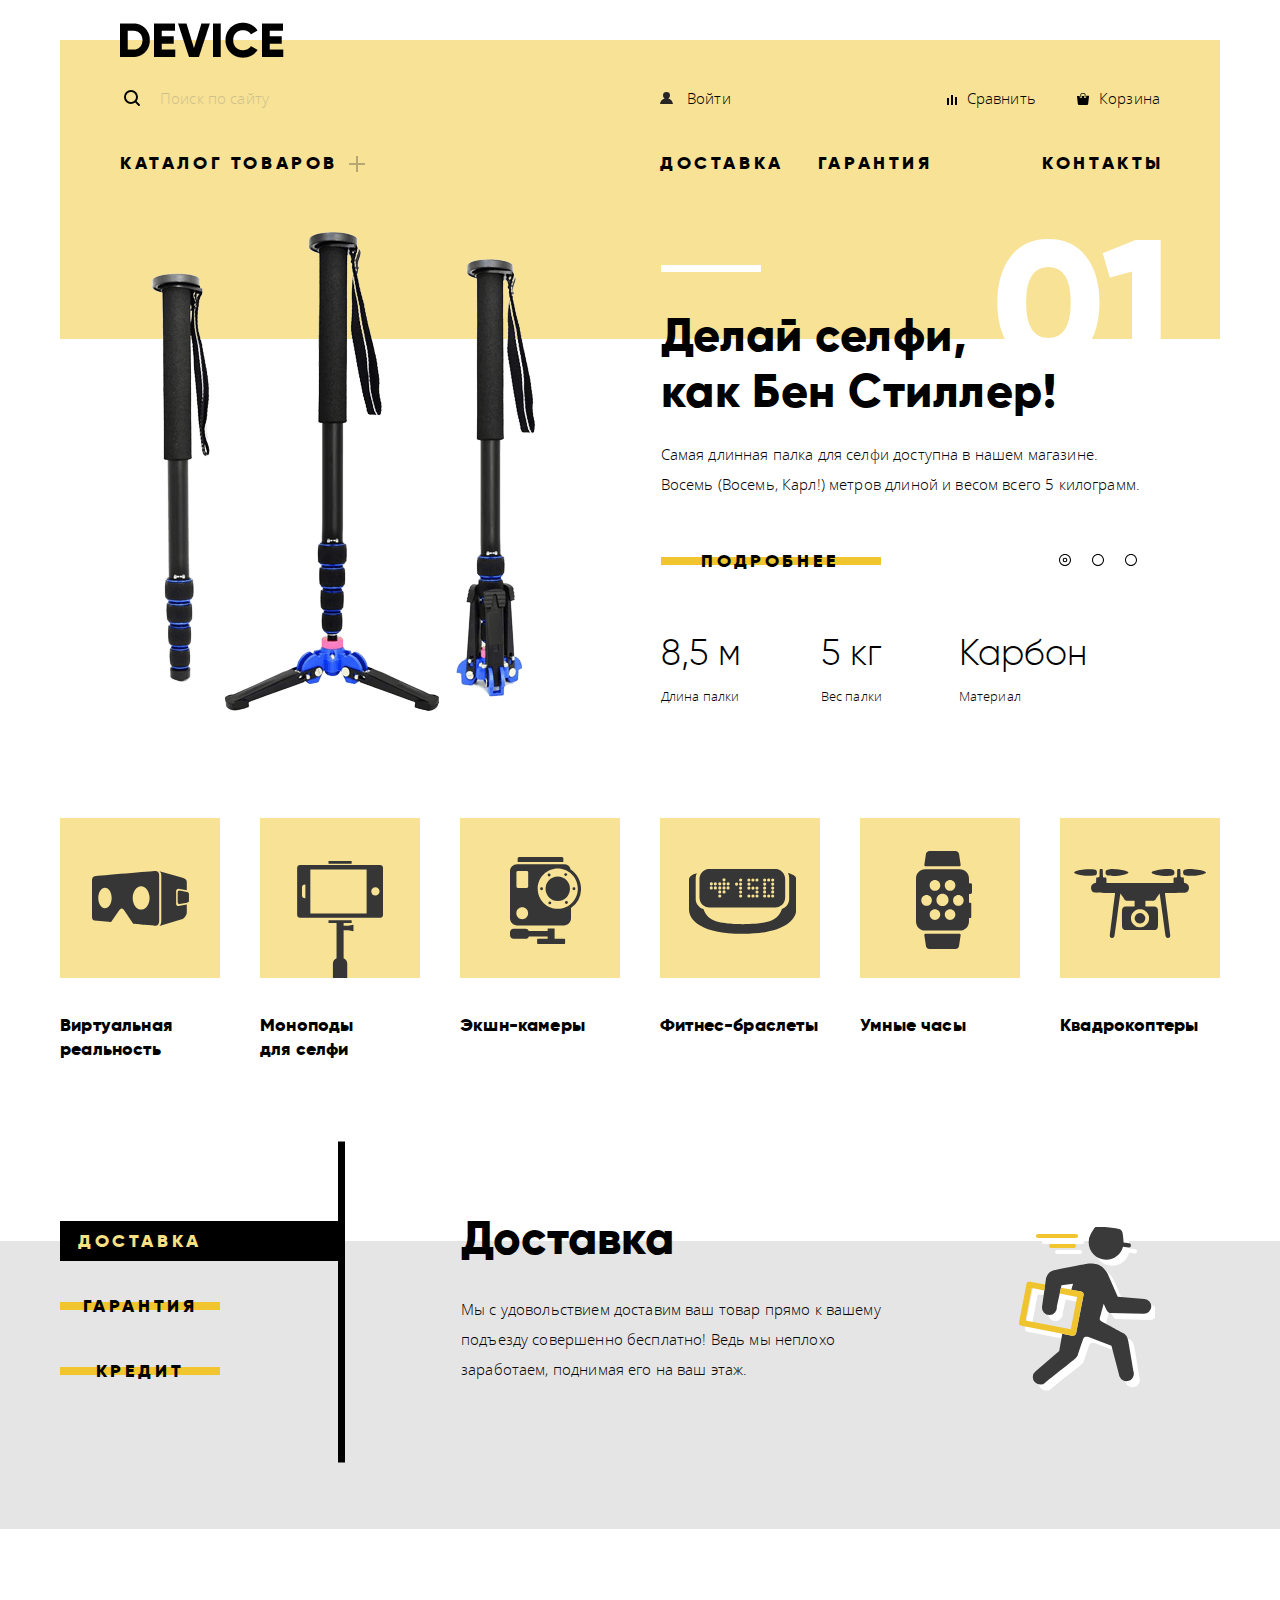
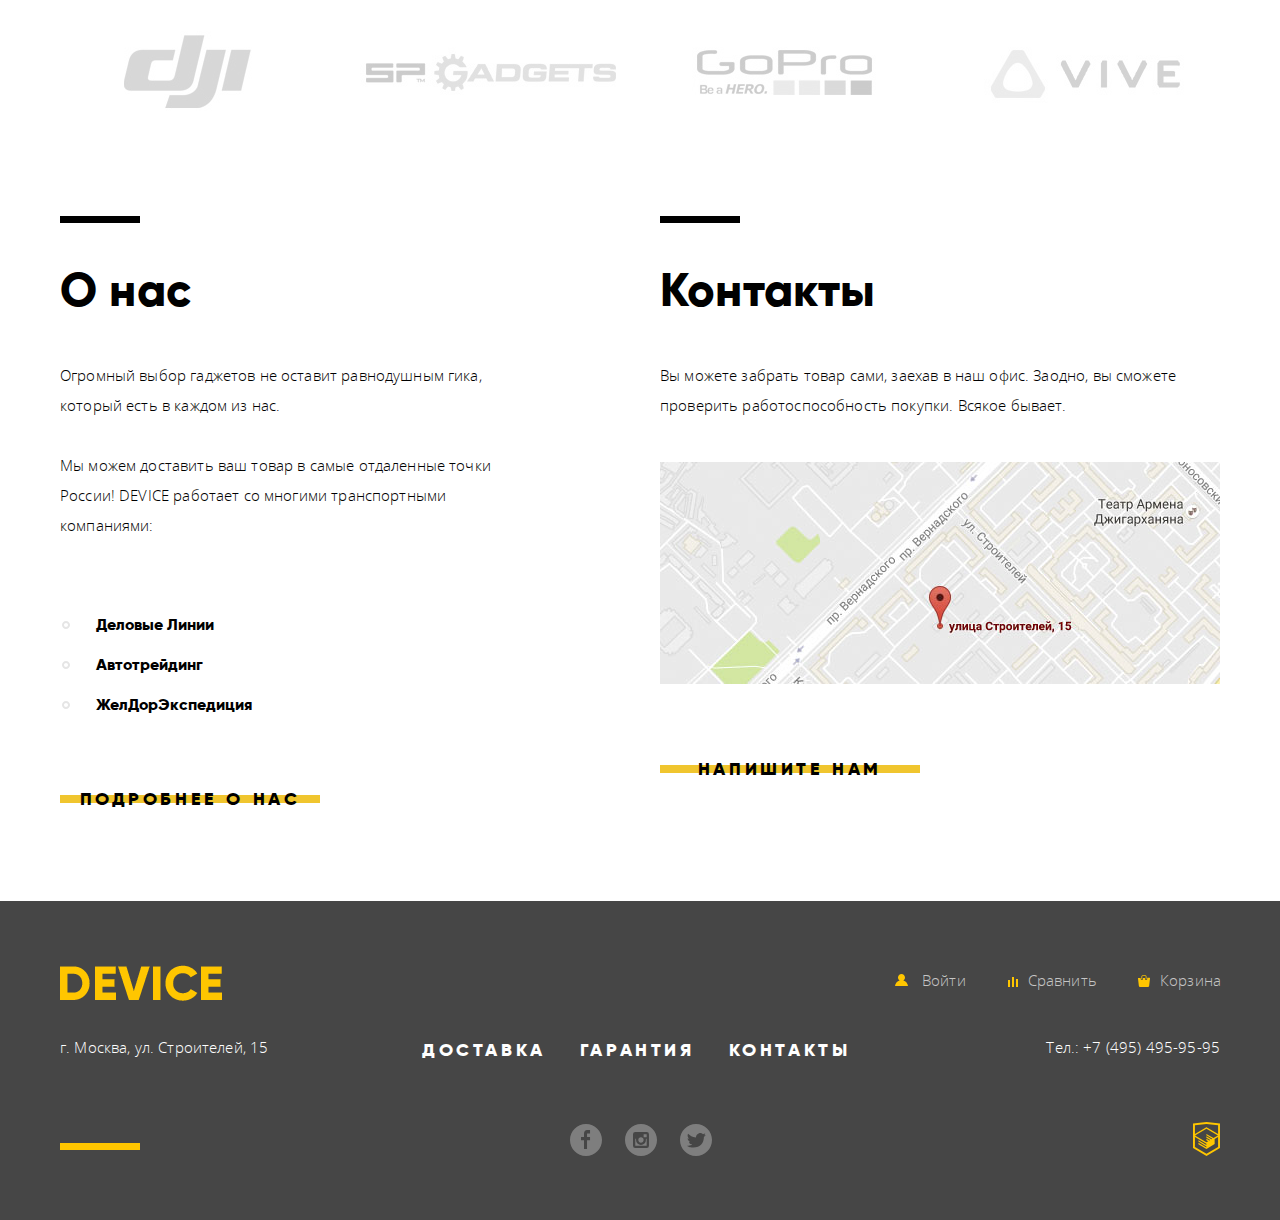
==== commit d64dc858: "Минифицировал стили и скрипты" ====
--- a/index.html
+++ b/index.html
@@ -3,8 +3,8 @@
 <head>
   <meta charset="utf-8">
   <title>Магазин электроники «Девайс»</title>
-  <link href="css/normalize.css" rel="stylesheet">
-  <link href="css/style.css" rel="stylesheet">
+  <link href="css/normalize.min.css" rel="stylesheet">
+  <link href="css/style.min.css" rel="stylesheet">
 </head>
 <body>
   <header class="main-header">
@@ -321,7 +321,7 @@
     <button type="button" class="modal-close" aria-label="Закрыть"></button>
   </section>
 
-  <script src="js/script.js"></script>
+  <script src="js/script.min.js"></script>
 
 </body>
 </html>
--- a/css/style.min.css
+++ b/css/style.min.css
@@ -0,0 +1 @@
+@-webkit-keyframes bounce{0%{-webkit-transform:translate(-50%,-240%);transform:translate(-50%,-240%)}70%{-webkit-transform:translate(-50%,-52%);transform:translate(-50%,-52%)}90%{-webkit-transform:translate(-50%,-55%);transform:translate(-50%,-55%)}to{-webkit-transform:translate(-50%,-50%);transform:translate(-50%,-50%)}}@keyframes bounce{0%{-webkit-transform:translate(-50%,-240%);transform:translate(-50%,-240%)}70%{-webkit-transform:translate(-50%,-52%);transform:translate(-50%,-52%)}90%{-webkit-transform:translate(-50%,-55%);transform:translate(-50%,-55%)}to{-webkit-transform:translate(-50%,-50%);transform:translate(-50%,-50%)}}@-webkit-keyframes shake{10%,90%{-webkit-transform:translate(-49%,-50%);transform:translate(-49%,-50%)}20%,80%{-webkit-transform:translate(-51%,-50%);transform:translate(-51%,-50%)}30%,50%,70%{-webkit-transform:translate(-52%,-50%);transform:translate(-52%,-50%)}40%,60%{-webkit-transform:translate(-50%,-50%);transform:translate(-50%,-50%)}}@keyframes shake{10%,90%{-webkit-transform:translate(-49%,-50%);transform:translate(-49%,-50%)}20%,80%{-webkit-transform:translate(-51%,-50%);transform:translate(-51%,-50%)}30%,50%,70%{-webkit-transform:translate(-52%,-50%);transform:translate(-52%,-50%)}40%,60%{-webkit-transform:translate(-50%,-50%);transform:translate(-50%,-50%)}}@font-face{font-family:"Gilroy ExtraBold";src:local("Gilroy ExtraBold"),local("Gilroy-ExtraBold"),url(../fonts/gilroyextrabold.woff2) format("woff2"),url(../fonts/gilroyextrabold.woff) format("woff");font-weight:800;font-style:normal}@font-face{font-family:"Gilroy Light";src:local("Gilroy Light"),local("Gilroy-Light"),url(../fonts/gilroylight.woff2) format("woff2"),url(../fonts/gilroylight.woff) format("woff");font-weight:300;font-style:normal}@font-face{font-family:"Open Sans";src:local("Open Sans"),local("Open-Sans"),url(../fonts/opensans.woff2) format("woff2"),url(../fonts/opensans.woff) format("woff");font-weight:400;font-style:normal}@font-face{font-family:"Open Sans Light";src:local("Open Sans Light"),local("Open-Sans-Light"),url(../fonts/opensanslight.woff2) format("woff2"),url(../fonts/opensanslight.woff) format("woff");font-weight:300;font-style:normal}body{margin:0;padding:0;font-family:"Gilroy ExtraBold","Tahoma",sans-serif;font-size:18px;line-height:24px;letter-spacing:.01em;background-color:#fff;min-width:1200px}html{-webkit-box-sizing:border-box;box-sizing:border-box}img{max-width:100%;height:auto;display:block}*,::after,::before{-webkit-box-sizing:inherit;box-sizing:inherit}a{text-transform:uppercase;text-decoration:none;letter-spacing:.2em}a[href]:hover{color:rgba(0,0,0,.6)}a,a[href].button:hover,body{color:#000}.logout-link,a[href].button:active,a[href]:active{color:rgba(0,0,0,.3)}.footer-top-nav a[href]{color:rgba(255,255,255,.7)}.footer-top-nav a.footer-user-logout{color:rgba(255,255,255,.3)}.footer-middle-nav a[href],.footer-top-nav a[href]:hover{color:#fff}.footer-top-nav a[href]:active{color:rgba(255,255,255,.3)}.footer-middle-nav a[href]:hover{color:rgba(255,255,255,.6)}.footer-middle-nav a[href]:active{color:rgba(255,255,255,.3)}.breadcrumbs a:hover{color:rgba(0,0,0,.6)}.breadcrumbs a:active{color:rgba(0,0,0,.1)}.dropdown-menu,.shopping,.site-nav,.user-nav{list-style:none}.slider-buttons-list,.slider-list{list-style:none;margin:0;padding:0}.popular-list,.services-content,.services-list{list-style:none;padding:0}.brands-list{margin:0;padding:0}.about-us-list,.brands-list,.footer-shopping,.footer-site-nav,.footer-social,.footer-user-nav{list-style:none}.breadcrumbs{margin:0}.breadcrumbs,.catalog-list,.sort-by-dir,.sort-by-type{list-style:none;padding:0}.pagination-numbers{list-style:none}.academy-logo:hover,.footer-main-logo[href]:hover,.main-header-logo[href]:hover{opacity:.6}.academy-logo:active,.footer-main-logo[href]:active,.main-header-logo[href]:active{opacity:.3}.basic-text,.dropdown-menu-item a,.main-nav input[placeholder]{font-family:"Open Sans Light",Arial,sans-serif;font-size:15px;line-height:36px;text-transform:none;letter-spacing:.01em}.basic-text,.main-nav input[placeholder]{font-family:"Open Sans Light","Arial",sans-serif;line-height:30px}.main-nav{background-color:#f7e296;padding:37px 60px 164px;position:relative}.main-nav:not(.inner-page)::before{content:"";position:absolute;width:100px;height:7px;background-color:#fff;bottom:67px;left:601px}.main-nav.inner-page{padding:37px 60px 50px;margin-bottom:37px}.main-header{margin-top:40px}.container{margin:0 auto;width:1160px}.main-header-logo{position:absolute;top:-18px;left:60px}.footer-middle-nav,.footer-top-nav,.shopping,.top-nav,.user-nav{display:-webkit-box;display:-ms-flexbox;display:flex;padding:0}.footer-bottom-nav,.footer-shopping,.footer-site-nav,.footer-social,.footer-user-nav{display:-webkit-box;display:-ms-flexbox;display:flex;margin:0;padding:0}.top-nav{-webkit-box-pack:justify;-ms-flex-pack:justify;justify-content:space-between;-webkit-box-align:baseline;-ms-flex-align:baseline;align-items:baseline;margin:0 0 31px;-ms-flex-wrap:wrap;flex-wrap:wrap;width:100%}.top-nav form{width:540px}.user-nav{margin:0 auto 0 0}.footer-user-item:first-child a,.user-item:first-child a{padding-left:27px}.footer-user-item,.user-item{position:relative}.user-item:first-child a::before{content:"";background:url(../img/user.svg) 0 0 no-repeat;position:absolute;width:13px;height:12px;left:0;top:9px}.footer-user-item:first-child a::before{content:"";background:url(../img/user-footer.svg) 0 0 no-repeat;position:absolute;width:13px;height:12px;left:0;top:9px}.footer-top-nav a:hover::before,.top-nav a:hover::before{opacity:.6}.footer-top-nav a:active::before,.top-nav a:active::before{opacity:.3}.shopping{margin:0 -4px 0 0}.footer-shopping-item:first-child a,.shopping-item:first-child a{margin-left:42px;padding-left:20px;position:relative}.shopping-item:first-child a::before{content:"";background:url(../img/compare.svg) 0 0 no-repeat;position:absolute;width:10px;height:10px;left:0;top:7px}.footer-shopping-item:first-child a::before{content:"";background:url(../img/compare-footer.svg) 0 0 no-repeat;position:absolute;width:10px;height:10px;left:0;top:7px}.footer-shopping-item:last-child a,.shopping-item:last-child a{margin-left:39px;padding-left:24px;padding-right:4px;position:relative}.footer-user-item:not(:last-child),.user-item:not(:last-child){margin-right:20px}.shopping-item:last-child a::before{content:"";background:url(../img/cart.svg) 0 0 no-repeat;position:absolute;width:12px;height:12px;left:2px;top:5px}.footer-shopping-item:last-child a::before{content:"";background:url(../img/cart-footer.svg) 0 0 no-repeat;position:absolute;width:12px;height:12px;left:2px;top:5px}.site-nav{margin:0;padding:0;display:-webkit-box;display:-ms-flexbox;display:flex;-ms-flex-wrap:wrap;flex-wrap:wrap}.site-nav-item:first-child{width:540px}.site-nav-item:nth-child(3){margin-left:34px;margin-right:auto}.site-nav-item:last-child{margin-right:-4px}.site-nav-item a{position:relative;z-index:3}.dropdown::after{content:"";width:16px;height:16px;position:absolute;top:4px;right:3px;background:url(../img/plus.svg) 0 0 no-repeat;opacity:.3}.dropdown{padding-right:30px;z-index:3}.dropdown-menu{margin:0;padding:26px 60px 35px;position:absolute;bottom:0;left:0;width:100%;-webkit-box-sizing:border-box;box-sizing:border-box;background-color:#f7e296;display:-webkit-box;display:-ms-flexbox;display:flex;visibility:hidden;z-index:2}.inner-menu{bottom:-110px}.dropdown-menu:focus,.dropdown-menu:hover,.site-nav-link:focus+.dropdown-menu,.site-nav-link:hover+.dropdown-menu{visibility:visible}.dropdown-menu-1,.dropdown-menu-2,.dropdown-menu-3{list-style:none;margin:0;padding:0 58px 0 0}.dropdown-menu-2{padding-right:78px}.search-input{border:0;background:url(../img/search.svg) 4px 8px no-repeat;background-color:#f7e296;width:356px;min-height:38px;margin-top:5px;-webkit-transition:color,opacity;-o-transition:color,opacity;transition:color,opacity;-webkit-transition-duration:.2s;-o-transition-duration:.2s;transition-duration:.2s;text-indent:38px;border-bottom:2px solid transparent;padding-bottom:5px}.search-input:focus{border-bottom:2px solid #000;outline:0}.search-input::-webkit-input-placeholder{text-indent:38px;opacity:.3}.search-input:-ms-input-placeholder,.search-input::-ms-input-placeholder{text-indent:38px;opacity:.3}.search-input::placeholder{text-indent:38px;opacity:.3}.search-input:hover::-webkit-input-placeholder{opacity:.6}.search-input:hover:-ms-input-placeholder,.search-input:hover::-ms-input-placeholder{opacity:.6}.search-input:hover::placeholder{opacity:.6}.search-button{line-height:30px;padding:8px 20px;cursor:pointer;-webkit-transition:color,opacity;-o-transition:color,opacity;transition:color,opacity;-webkit-transition-duration:.2s;-o-transition-duration:.2s;transition-duration:.2s;opacity:0;color:transparent;border:2px solid #000;border-radius:0;background-color:transparent;position:absolute;left:413px;top:30px}.search-button:focus,.search-input:focus+.search-button{opacity:1;color:inherit}.top-nav .search-button:hover{background-color:#000;color:#fff}.top-nav .search-button:active{color:rgba(255,255,255,.3)}.catalog-heading{padding:0 60px;margin-bottom:47px}.catalog-heading h1{margin-bottom:22px}.slider{display:-webkit-box;display:-ms-flexbox;display:flex;position:relative}.slider-list{width:100%}.slider-item{display:-webkit-box;display:-ms-flexbox;display:flex}.slider-item,.slider-item-current{-webkit-box-pack:justify;-ms-flex-pack:justify;justify-content:space-between;position:relative;z-index:1;margin-top:-112px;margin-bottom:296px}.slider-item::before{position:absolute;font-family:inherit;line-height:179.2px;font-size:179.2px;height:7px;color:#fff;top:-13px;right:47px;z-index:-1}.slider-item:first-child::before{content:"01"}.slider-item:nth-child(2)::before{content:"02"}.slider-item:nth-child(3)::before{content:"03"}.slider-item:first-child .slider-image{padding-top:5px}.slider-item{display:none}.slider-item-current{display:-webkit-box;display:-ms-flexbox;display:flex}.slider-image{width:50%;height:100%;margin-right:40px;text-align:center;padding:12px 0 0 32px}.slider-info{margin-top:80px;width:50%}.slider-heading+.basic-text{margin-bottom:42px;padding-right:30px}.slider-info p{margin:0;padding:0}.slider-info .slider-heading{font-size:47px;line-height:56px;letter-spacing:.01em;margin-bottom:20px}.slider-table{border-collapse:collapse}.slider-table th{font-family:"Gilroy Light",Arial,sans-serif;font-size:36px;line-height:48px;font-weight:400;padding:0 0 9px;width:160px;text-align:left}.slider-table th:nth-child(2){width:138px}.slider-table td{font-family:"Open Sans Light",Arial,sans-serif;font-size:13px;line-height:20px;font-weight:400;padding:0}.slider-buttons{-webkit-box-ordinal-group:3;-ms-flex-order:2;order:2;position:absolute;right:83px;bottom:442px;z-index:2}.slider-buttons,.slider-buttons-list{display:-webkit-box;display:-ms-flexbox;display:flex}.slider-button{width:12px;height:12px;background-image:url(../img/slider-button-empty.svg);background-repeat:no-repeat;background-position:0 0;background-color:transparent;background-size:contain;border:0;margin-left:21px;cursor:pointer}.slider-btn-active{background-image:url(../img/slider-button.svg)}.breadcrumbs{display:-webkit-box;display:-ms-flexbox;display:flex}.breadcrumbs li{margin-right:38px;position:relative}.breadcrumbs li:not(:last-child)::after{content:"";position:absolute;width:4px;height:7px;top:10px;right:-20px;background:url(../img/nav-arrow.svg) 0 0 no-repeat}.breadcrumbs-current,.breadcrumbs-item a{font-family:"Open Sans Light","Arial",sans-serif;text-transform:none;font-size:14px;line-height:24px;letter-spacing:.01em;color:rgba(0,0,0,.3)}.catalog-filter{padding-left:60px;width:328px;margin-left:auto;position:relative}.catalog-filter fieldset{border:0;margin:0;padding:0}.bluetooth label,.filter-color label{display:block}.bluetooth legend,.filter-color legend{margin-bottom:15px}.filter-item{width:200px;border-top:2px solid #000;padding-top:11px;margin-left:-1px}.filter-item:last-of-type{margin-bottom:34px}.filter-item label{font-family:"Open Sans Light",Arial,sans-serif;font-size:14px;line-height:40px;letter-spacing:.01em}.price-controls input,.price-controls label{font-family:"Gilroy Light","Arial",sans-serif;font-size:14px;line-height:24px;letter-spacing:0;color:rgba(0,0,0,.2)}.price-controls label{display:inline-block;-webkit-box-sizing:border-box;box-sizing:border-box;vertical-align:inherit;width:45%}.price-controls input{width:60px;border:0;background:0 0}.range-filter{padding-top:34px;padding-bottom:18px}.range-controls{position:relative}.range-controls .scale{width:196px;background:#dbdbdb;height:2px;margin-left:5px;margin-bottom:8px}.range-controls .bar{width:60%;height:2px;background:#91c92f}.range-controls .toggle{position:absolute;width:20px;height:22px;padding:0;background-image:url(../img/filter-button.svg);top:-10px;cursor:pointer}.range-controls .toggle-min{left:-4px}.range-controls .toggle-max{left:109px}.price-controls{font-size:0}.filter-color{border-top:2px solid #000;margin-top:12px;padding-bottom:33px;position:relative}.color-checkbox{position:relative;cursor:pointer;padding-left:40px}.color-checkbox::before{content:"";position:absolute;width:23px;height:23px;top:9px;left:0;background:url(../img/checkbox-off.svg) 0 0 no-repeat}input[type=checkbox]:checked+.color-checkbox::before{content:"";position:absolute;width:27px;height:23px;top:9px;left:0;background:url(../img/checkbox-on.svg) 0 0 no-repeat}.bluetooth-radio:hover::before,.color-checkbox:hover::before{opacity:.6}.bluetooth-radio:active::before,.color-checkbox:active::before{opacity:1}input[type=checkbox]:focus+.color-checkbox::before,input[type=radio]:focus+.bluetooth-radio::before{outline:thin dotted;outline:5px auto -webkit-focus-ring-color;opacity:.6}input[type=checkbox]:disabled+.color-checkbox,input[type=radio]:disabled+.bluetooth-radio{opacity:.25;cursor:auto;outline:0}.bluetooth{margin-bottom:40px}.bluetooth-radio{position:relative;cursor:pointer;padding-left:40px}.bluetooth-radio::before{content:"";position:absolute;width:25px;height:25px;top:10px;left:0;background:url(../img/radio-off.svg) 0 0 no-repeat}input[type=radio]:checked+.bluetooth-radio::before{position:absolute;width:25px;height:25px;top:10px;left:0;background:url(../img/radio-on.svg) 0 0 no-repeat}.filter-bg{-webkit-box-flex:1;-ms-flex-positive:1;flex-grow:1;background-color:rgba(0,0,0,.08);position:relative;margin-right:72px;padding-top:69px;margin-top:-69px}.catalog p,.catalog-item a,.catalog-item h3{margin:0;padding:0}.catalog{display:-webkit-box;display:-ms-flexbox;display:flex;margin-right:auto;position:relative;-ms-flex-wrap:wrap;flex-wrap:wrap}.catalog-bg{-webkit-box-flex:1;-ms-flex-positive:1;flex-grow:1}.gradient-top{width:100%;background:-webkit-gradient(linear,left top,right top,from(#dcdcdc),color-stop(50%,#dcdcdc),color-stop(50%,#ebebeb),to(#ebebeb));background:-webkit-linear-gradient(left,#dcdcdc 0%,#dcdcdc 50%,#ebebeb 50%,#ebebeb 100%);background:-o-linear-gradient(left,#dcdcdc 0%,#dcdcdc 50%,#ebebeb 50%,#ebebeb 100%);background:linear-gradient(to right,#dcdcdc 0%,#dcdcdc 50%,#ebebeb 50%,#ebebeb 100%);margin-bottom:69px;position:relative;z-index:0}.gradient-top .container{display:-webkit-box;display:-ms-flexbox;display:flex;-webkit-box-align:baseline;-ms-flex-align:baseline;align-items:baseline}.gradient-top .selection-heading{display:block;padding:0 0 0 62px;margin:0 179px 0 0}.catalog-list,.catalog-main{-ms-flex-wrap:wrap;flex-wrap:wrap}.catalog-main{display:-webkit-box;display:-ms-flexbox;display:flex;margin-bottom:75px;width:760px;margin-right:auto}.catalog-list{-webkit-box-pack:justify;-ms-flex-pack:justify;justify-content:space-between;margin:0 0 -8px}.catalog-description,.catalog-item,.catalog-list{display:-webkit-box;display:-ms-flexbox;display:flex}.catalog-item{-webkit-box-orient:vertical;-webkit-box-direction:normal;-ms-flex-direction:column;flex-direction:column;width:360px;margin-bottom:43px}.catalog-description{-webkit-box-ordinal-group:3;-ms-flex-order:2;order:2;-webkit-box-pack:justify;-ms-flex-pack:justify;justify-content:space-between;-webkit-box-align:baseline;-ms-flex-align:baseline;align-items:baseline}.catalog-item-title{text-transform:none;letter-spacing:.01em;font-size:18px;font-weight:700}.catalog-item-price{font-family:"Gilroy Light","Arial",sans-serif;font-size:16px;line-height:24px;color:#000;letter-spacing:.01em;margin:0;padding:0;min-width:100px;text-align:right}.catalog-item-card,.catalog-item-hover{display:-webkit-box;display:-ms-flexbox;display:flex}.catalog-item-card{margin-bottom:32px;width:360px;height:380px;position:relative}.catalog-item-hover{position:absolute;opacity:0;-webkit-transition:.2s ease-in;-o-transition:.2s ease-in;transition:.2s ease-in;width:100%;height:100%;top:0;left:0;-webkit-box-orient:vertical;-webkit-box-direction:normal;-ms-flex-direction:column;flex-direction:column;-webkit-box-pack:center;-ms-flex-pack:center;justify-content:center;-webkit-box-align:center;-ms-flex-align:center;align-items:center;background-color:rgba(238,238,238,.7);z-index:1}.catalog-item-hover:hover{opacity:1}.catalog-item:last-child .catalog-item-card::after{content:"new";display:block;position:absolute;font-size:14px;text-transform:uppercase;letter-spacing:.05em;color:rgba(0,0,0,.2);width:60px;height:60px;border:2px solid rgba(0,0,0,.1);border-radius:50%;padding:17px 0;top:29px;right:27px;text-align:center}.button-compare{font-family:"Open Sans Light",Arial,sans-serif;font-size:13px;line-height:36px;letter-spacing:.01em;text-transform:none;color:rgba(0,0,0,.5)}.catalog .catalog-item .btn-cart{width:200px;margin-bottom:6px;padding:8px 0;margin-top:42px}a.button-compare:hover{color:#000}a.button-compare:active{color:rgba(0,0,0,.2)}.sort-by{list-style:none;-ms-flex-wrap:wrap;flex-wrap:wrap;-webkit-box-align:center;-ms-flex-align:center;align-items:center;width:100%;position:relative;padding:23px 0;background-color:#ebebeb}.sort-by .selection-heading{margin-right:56px;padding-left:72px}.sort-by,.sort-by-dir,.sort-by-type{display:-webkit-box;display:-ms-flexbox;display:flex}.sort-by-type{-ms-flex-wrap:wrap;flex-wrap:wrap;margin:-3px auto 0 0}.sort-by-type li{margin-right:28px}.sort-by-dir{margin:0 0 0 auto}.sort-by-dir a{padding:0;margin:0 0 0 19px;opacity:.2}.sort-by-dir-down,.sort-by-dir-up{display:block;width:11px;height:10px}.sort-by-dir-up{background:url(../img/icon-up-dir.svg) 0 0 no-repeat}.sort-by-dir-down{background:url(../img/icon-down-dir.svg) 0 0 no-repeat}.sort-by-dir a:hover{opacity:.4}.sort-by-dir .sort-by-dir-active,.sort-by-dir a:active{opacity:1}.sort-by-link{color:rgba(0,0,0,.3)}.pagination-item:hover,.sort-by-link:hover{color:rgba(0,0,0,.6)}.pagination-item:active,.pagination-list .pagination-item-active,.popular-list a:hover,.sort-by .sort-by-link-active,.sort-by-link:active{color:#000}.modal.contact-us input[placeholder],.modal.contact-us textarea,.sort-by a{font-family:"Open Sans",Arial,sans-serif;font-size:14px;line-height:18px;letter-spacing:0;text-transform:none}.pagination-list,.selection-heading{font-size:16px;letter-spacing:.2em;text-transform:uppercase;list-style:none}.pagination-list,.pagination-numbers{display:-webkit-box;display:-ms-flexbox;display:flex;padding:0}.pagination-list{-webkit-box-pack:justify;-ms-flex-pack:justify;justify-content:space-between;background-color:rgba(0,0,0,.08);width:100%;margin:0}.pagination-numbers{margin:0 0 0 6px}.pagination-list .pagination-item{padding:23px 14px;display:block}.pagination-list .pagination-item:not(.pagination-item-active){color:rgba(0,0,0,.3)}.pagination-list .prev{display:block;padding:23px 30px}.pagination-list .next{display:block;padding:23px 26px}.pagination-list .next:hover,.pagination-list .prev:hover{background-color:rgba(0,0,0,.08);color:#000}.pagination-list .next:active,.pagination-list .prev:active{color:rgba(0,0,0,.3)}.popular-list{display:-webkit-box;display:-ms-flexbox;display:flex;-webkit-box-pack:justify;-ms-flex-pack:justify;justify-content:space-between;margin:0 0 180px;position:relative}.popular-list a{text-transform:none;letter-spacing:.01em;display:block;width:160px;position:relative}.popular-item a::after,.popular-item::before{content:"";position:absolute;width:160px;height:160px;top:-195px}.popular-item::before{background-color:rgba(240,197,46,.5)}.popular-item a::after{left:0;background-position:50% 50%;background-repeat:no-repeat}.popular-item:first-child a::after{background-image:url(../img/popular-1.svg)}.popular-item:nth-child(2) a::after{background-image:url(../img/popular-2.svg);background-position:50% 100%}.popular-item:nth-child(3) a::after{background-image:url(../img/popular-3.svg);-webkit-transform:translate(5px,2px);-ms-transform:translate(5px,2px);transform:translate(5px,2px)}.popular-item:nth-child(4) a::after{background-image:url(../img/popular-4.svg);-webkit-transform:translate(2px,3px);-ms-transform:translate(2px,3px);transform:translate(2px,3px)}.popular-item:nth-child(5) a::after{background-image:url(../img/popular-5.svg);-webkit-transform:translate(4px,2px);-ms-transform:translate(4px,2px);transform:translate(4px,2px)}.popular-item:last-child a::after{background-image:url(../img/popular-6.svg);-webkit-transform:translate(0,5px);-ms-transform:translate(0,5px);transform:translate(0,5px)}.popular-item a:active{opacity:.3}.popular-list .popular-item:active::before,.popular-list .popular-item:focus::before,.popular-list .popular-item:hover::before{background-color:#f0c52e}.services{background-color:#e5e5e5;min-height:288px;margin-bottom:94px}.services-main{display:-webkit-box;display:-ms-flexbox;display:flex}.services-list{width:277px;padding-right:117px;margin:-20px 124px 0 0;position:relative}.services-list li{margin-bottom:25px}.services-list::after{content:"";position:absolute;width:7px;height:100%;background-color:#000;right:-8px;margin-top:-22px;top:50%;-webkit-transform:translateY(-50%);-ms-transform:translateY(-50%);transform:translateY(-50%);padding:58px 0;-webkit-box-sizing:content-box;box-sizing:content-box}.services-content{margin:-27px 0 0;width:766px;position:relative}.services-content h3,.services-content p{bottom:0;padding-right:330px}.services-content h3{margin:0 0 32px}.services-content p{margin:0 0 42px}.about h2,.catalog-heading h1,.services h3{font-size:47px;line-height:48px}.services-item{display:none}.services-item-current{display:block}.services-item:first-child::after{content:"";position:absolute;width:136px;height:164px;background:url(../img/delivery.svg) 0 0 no-repeat;left:558px;top:13px}.services-item:nth-child(2)::after{content:"";position:absolute;width:171px;height:194px;background:url(../img/warranty.svg) 0 0 no-repeat;left:558px;top:-10px}.services-item:nth-child(3)::after{content:"";position:absolute;width:156px;height:186px;background:url(../img/credit.svg) 0 0 no-repeat;left:558px;top:-10px}.brands{margin-bottom:93px}.brands-list{display:-webkit-box;display:-ms-flexbox;display:flex;-webkit-box-pack:justify;-ms-flex-pack:justify;justify-content:space-between}.brands-link{opacity:.2;display:block;width:260px;height:100px}.brands-link:focus img,.brands-link:hover img{opacity:0;position:relative;left:10px}.brands-logo:first-child a:focus,.brands-logo:first-child a:hover{background-image:url(../img/logo-1-hover.jpg);opacity:1}.brands-logo:nth-child(2) a:focus,.brands-logo:nth-child(2) a:hover{background-image:url(../img/logo-2-hover.jpg);opacity:1}.brands-logo:nth-child(3) a:focus,.brands-logo:nth-child(3) a:hover{background-image:url(../img/logo-3-hover.jpg);opacity:1}.brands-logo:nth-child(4) a:focus,.brands-logo:nth-child(4) a:hover{background-image:url(../img/logo-4-hover.jpg);opacity:1}.about{display:-webkit-box;display:-ms-flexbox;display:flex;-webkit-box-pack:justify;-ms-flex-pack:justify;justify-content:space-between;margin-bottom:82px;padding-top:50px}.about h2,.about p{padding:0;margin:0 0 46px}.about p{margin:0}.about-us p{margin-bottom:30px}.contacts p{margin-bottom:42px}.about p:last-of-type{margin-bottom:65px}.about h2::before,.about-us-list li::before,.footer-main .container::after{content:"";position:absolute;width:80px;height:7px}.about h2::before{top:-50px;left:0;background-color:#000}.about-us{padding-right:78px}.about-us,.contacts{position:relative;width:560px}.about-us-list{font-size:16px;line-height:40px;letter-spacing:0;padding:0 0 0 36px;margin:0 0 54px}.about-us-list li{padding:0;margin:0;position:relative}.about-us-list li::before{width:8px;height:8px;background:url(../img/about-marker.svg);top:50%;-webkit-transform:translateY(-50%);-ms-transform:translateY(-50%);transform:translateY(-50%);left:-34px}.footer-main{background-color:#464646;position:relative;padding:64px 0}.footer-main p{color:#fff}.footer-main-logo{position:absolute}.footer-main .container::after{background-color:#ffc600;bottom:70px}.footer-top-nav{-webkit-box-pack:end;-ms-flex-pack:end;justify-content:flex-end;max-width:50%;-ms-flex-wrap:wrap;flex-wrap:wrap;margin:0 -5px 37px auto}.footer-nav-item:not(:last-child){margin-right:34px}.footer-contacts{padding:0;margin:0 auto 0 0;max-width:220px}.tel{margin-left:196px;max-width:200px}.footer-middle-nav{margin:0 0 60px;-webkit-box-align:end;-ms-flex-align:end;align-items:flex-end}.footer-site-nav{-ms-flex-wrap:wrap;flex-wrap:wrap;max-width:500px}.footer-bottom-nav{-webkit-box-align:baseline;-ms-flex-align:baseline;align-items:baseline;-webkit-box-pack:end;-ms-flex-pack:end;justify-content:flex-end}.academy-logo{margin-left:481px}.social-button{display:block;width:32px;height:32px;margin-left:23px;opacity:.3}.social-button.fb{background:url(../img/fb.svg) 0 0 no-repeat}.social-button.instagram{background:url(../img/instagram.svg) 0 0 no-repeat}.social-button.twitter{background:url(../img/twitter.svg) 0 0 no-repeat}.social-button:hover{opacity:.6}.social-button:active{opacity:.1}.button{display:block;position:relative;width:100%;-webkit-transition:color .2s;-o-transition:color .2s;transition:color .2s;text-align:center;background:0 0;color:#000;padding:8px 0}.button::before,.services-button::before{content:"";position:absolute;z-index:-1;top:0;left:0;bottom:0;margin:auto;width:100%;height:8px;-webkit-transition:.2s ease-in-out;-o-transition:.2s ease-in-out;transition:.2s ease-in-out}.button::before{background:#f0c52e}.button:hover::before{height:100%}.button:active{color:rgba(0,0,0,.3)}.button.btn-more{width:220px;margin-bottom:48px}.btn-we{width:260px}.services-button{font-size:18px;line-height:24px;position:relative;z-index:0;display:block;width:100%;padding:8px 0;cursor:pointer;-webkit-transition:color .2s;-o-transition:color .2s;transition:color .2s;text-align:center;background:0 0;text-transform:uppercase;text-decoration:none;letter-spacing:.2em;color:#000;border:0;min-width:160px;-webkit-box-sizing:border-box;box-sizing:border-box}.services-button::before{background-color:#f0c52e}.services-button:focus::before,.services-button:hover::before{z-index:-1;top:0;bottom:0;width:100%;height:100%}.services-button:active{color:#be9c22}.services-button-active{color:#f7e184}.services-button-active::before,.services-button-active:focus::before,.services-button-active:hover::before{content:"";z-index:-1;top:0;bottom:0;width:278px;height:100%;background:#000}.modal{background-color:#fff;-webkit-box-shadow:0 10px 20px 0 rgba(4,6,6,.2);box-shadow:0 10px 20px 0 rgba(4,6,6,.2);top:50%;left:50%;-webkit-transform:translate(-50%,-50%);-ms-transform:translate(-50%,-50%);transform:translate(-50%,-50%);display:none;z-index:10}.modal-show{display:block}.contact-us{width:960px;height:553px;padding:95px 100px;-webkit-box-sizing:border-box;box-sizing:border-box;position:fixed}.contact-us-form{display:-webkit-box;display:-ms-flexbox;display:flex;-ms-flex-wrap:wrap;flex-wrap:wrap;-webkit-box-pack:justify;-ms-flex-pack:justify;justify-content:space-between}.contact-us input[type=email],.contact-us input[type=text],.contact-us textarea{background-color:rgba(229,229,229,.5);border:0;padding:18px;width:360px;-webkit-box-sizing:border-box;box-sizing:border-box}.contact-us textarea{width:760px;min-height:156px;margin-bottom:30px}.contact-us input:focus,.contact-us textarea:focus{outline:3px solid rgba(240,197,46,.5)}.contact-us input:hover,.contact-us textarea:hover{background-color:rgba(229,229,229,.8)}.contact-us input:invalid,.contact-us textarea:invalid{background-color:rgba(237,181,181,.5)}.contact-us label{display:block;margin-bottom:9px}.modal-half-width{margin-bottom:35px;width:360px;-webkit-box-sizing:border-box;box-sizing:border-box}.form-button{width:200px;border:0;text-transform:uppercase;text-decoration:none;letter-spacing:.2em;color:#000;cursor:pointer}.modal-map{background:url(../img/map-big.jpg) 0 0 no-repeat;width:960px;height:559px;position:fixed}.modal-map iframe{border:0}.modal-close{position:absolute;width:55px;height:55px;left:883px;top:22px;background:url(../img/modal-close.svg) 0 0 no-repeat;border:0;opacity:.5;cursor:pointer}.modal-close:hover{opacity:1}.modal-close:active{opacity:.3}.visually-hidden{position:absolute;width:1px;height:1px;margin:-1px;border:0;padding:0;white-space:nowrap;-webkit-clip-path:inset(100%);clip-path:inset(100%);clip:rect(0 0 0 0);overflow:hidden}.js-popup{-webkit-animation:bounce ease-in-out .6s;animation:bounce ease-in-out .6s}.js-error{-webkit-animation:shake .6s cubic-bezier(.36,.07,.19,.97) both;animation:shake .6s cubic-bezier(.36,.07,.19,.97) both}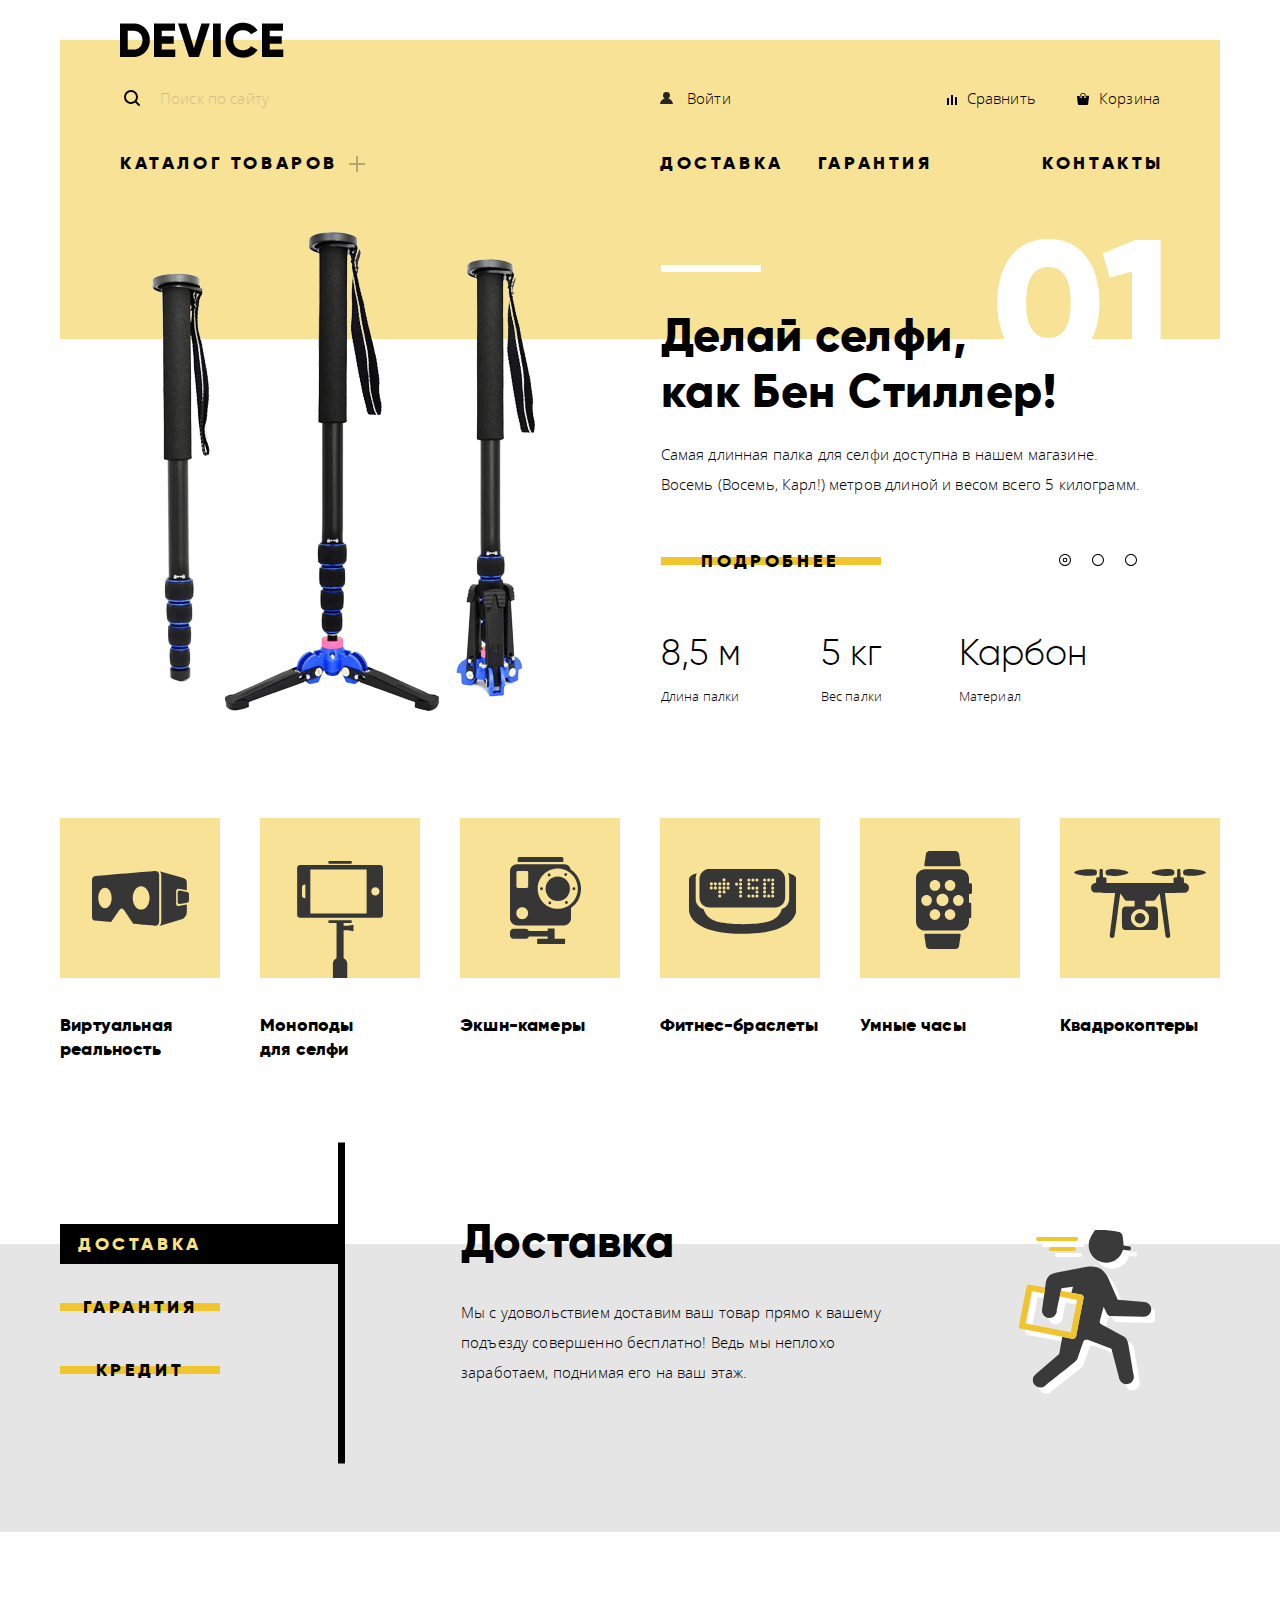
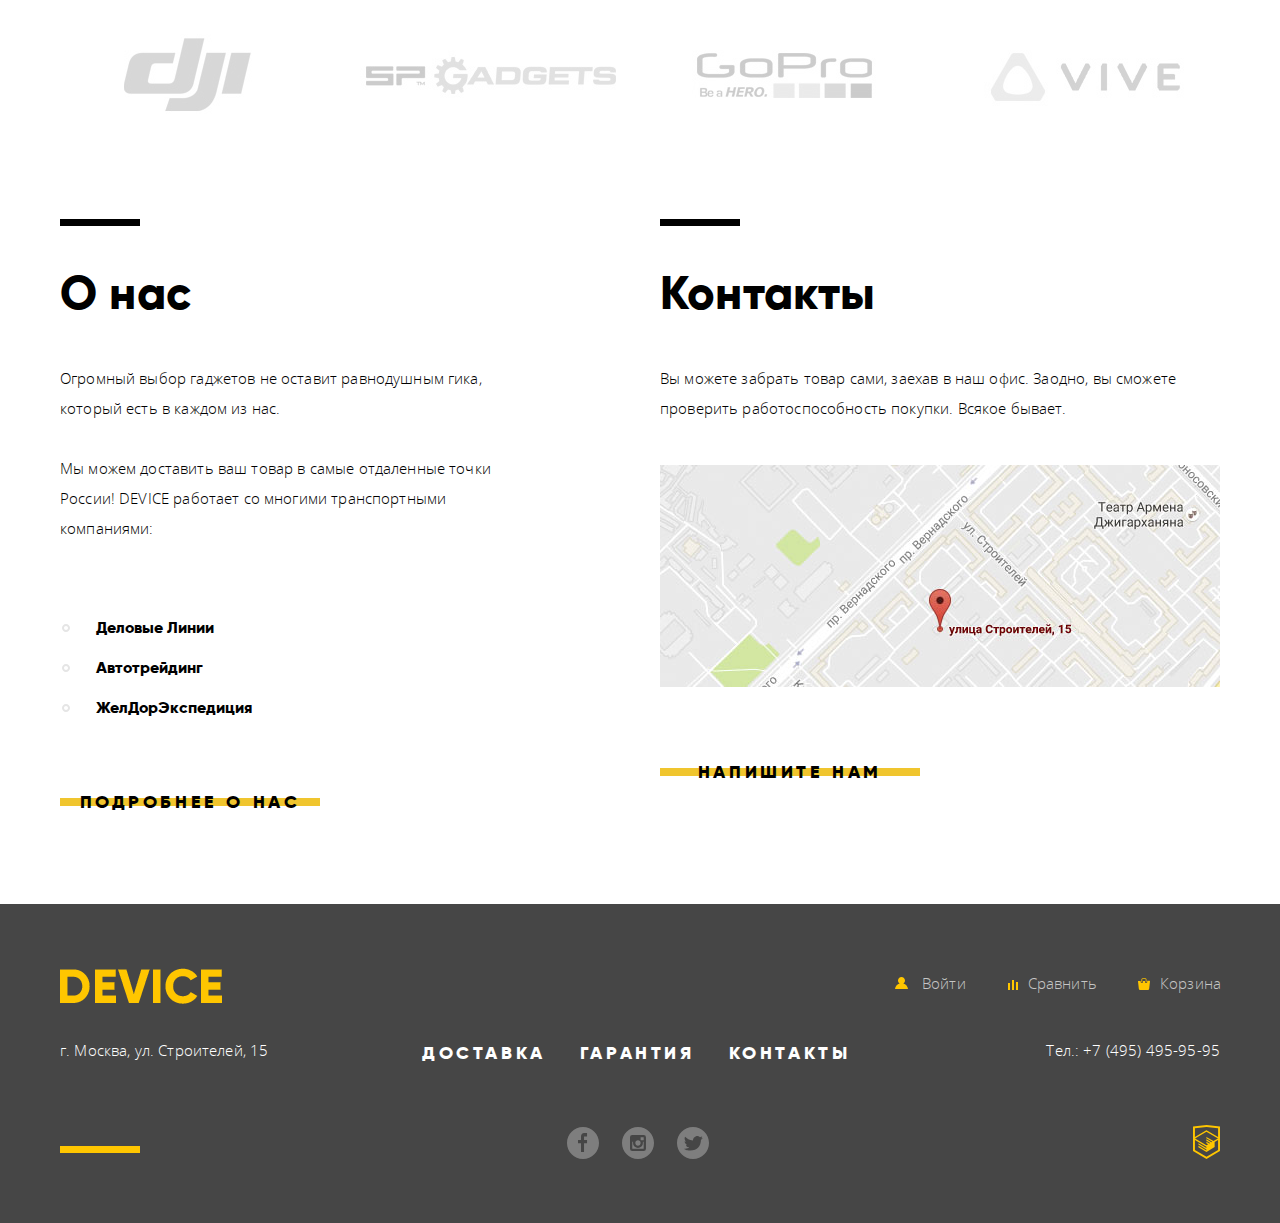
==== commit adbde963: "Исправил ошибки по базовым критериям и ошибки переполнения" ====
--- a/index.html
+++ b/index.html
@@ -7,31 +7,32 @@
   <link href="css/style.min.css" rel="stylesheet">
 </head>
 <body>
+
   <header class="main-header">
     <nav class="main-nav container">
       <a class="main-header-logo">
         <img src="img/logo-main.png" width="164" height="36" alt="Логотип «Девайс»">
       </a>
-
       <div class="top-nav">
         <form action="http://echo.htmlacademy.ru" method="post">
           <label class="visually-hidden" for="search">Поиск по сайту</label> 
           <input class="search-input" type="search" id="search" name="search" placeholder="Поиск по сайту">
           <button class="search-button basic-text" type="submit">Найти</button>
         </form> 
-
         <ul class="user-nav">
           <li class="user-item">
             <a class="login-link basic-text" href="#">Войти</a>
           </li>
         </ul>
-
         <ul class="shopping basic-text">
-          <li class="shopping-item"><a class="shopping-link basic-text" href="#">Сравнить</a></li>
-          <li class="shopping-item"><a class="shopping-link basic-text" href="#">Корзина</a></li>
-        </ul>
-      </div>
-
+          <li class="shopping-item">
+            <a class="shopping-link basic-text" href="#">Сравнить</a>
+          </li>
+          <li class="shopping-item">
+            <a class="shopping-link basic-text" href="#">Корзина</a>
+          </li>
+        </ul>
+      </div>
       <ul class="site-nav">
         <li class="site-nav-item">
           <a class="site-nav-link dropdown" href="catalog.html">Каталог товаров</a>
@@ -83,18 +84,21 @@
 
   <main>
     <h1 class="visually-hidden">Магазин электроники «Девайс»</h1>
-
     <section class="slider container">
       <h2 class="visually-hidden">Промо-слайдер</h2>
-
       <div class="slider-buttons">
         <ul class="slider-buttons-list">
-          <li><button type="button" class="slider-button slider-btn-active" aria-label="Первый слайд"></button></li>
-          <li><button type="button" class="slider-button" aria-label="Второй слайд"></button></li>
-          <li><button type="button" class="slider-button" aria-label="Третий слайд"></button></li>
-        </ul>
-      </div>
-
+          <li>
+            <button type="button" class="slider-button slider-btn-active" aria-label="Первый слайд"></button>
+          </li>
+          <li>
+            <button type="button" class="slider-button" aria-label="Второй слайд"></button>
+          </li>
+          <li>
+            <button type="button" class="slider-button" aria-label="Третий слайд"></button>
+          </li>
+        </ul>
+      </div>
       <ul class="slider-list">
         <li class="slider-item slider-item-current">
           <div class="slider-image">
@@ -103,40 +107,35 @@
           <div class="slider-info">
             <p class="slider-heading">Делай селфи,<br> как Бен Стиллер!</p>
             <p class="basic-text">Самая длинная палка для селфи доступна в нашем магазине. Восемь&#160;(Восемь, Карл!) метров длиной и весом всего 5 килограмм.</p>
-
             <a class="button btn-more" href="#">Подробнее</a>
-
             <table class="slider-table">
               <tr>
-                <th>8,5 м</th>
-                <th>5 кг</th>
-                <th>Карбон</th>
-              </tr>
-              <tr>
-                <td>Длина палки</td>
-                <td>Вес палки</td>
-                <td>Материал</td>
+                <td>8,5 м</th>
+                <td>5 кг</th>
+                <td>Карбон</th>
+              </tr>
+              <tr>
+                <th>Длина палки</th>
+                <th>Вес палки</th>
+                <th>Материал</th>
               </tr>
             </table>
           </div>
         </li>
-
-        <li class="slider-item ">
+        <li class="slider-item">
           <div class="slider-image">
             <img src="img/slider-2.png" width="526" height="486" alt="Фитнес-браслет">
           </div>
           <div class="slider-info">
             <p class="slider-heading">Худеем<br> правильно!</p>
             <p class="basic-text">Мотивирующие фитнес-браслеты помогут найти в себе силы не пропускать занятия и соблюдать диету.</p>
-
             <a class="button btn-more" href="#">Подробнее</a>
-
             <table class="slider-table">
               <tr>
-                <th>48 часов</th>
-              </tr>
-              <tr>
-                <td>Без подзарядки</td>
+                <td>48 часов</td>
+              </tr>
+              <tr>
+                <th>Без подзарядки</th>
               </tr>
             </table>
           </div>
@@ -149,46 +148,57 @@
           <div class="slider-info">
             <p class="slider-heading">Порхает как бабочка, жалит как пчела!</p>
             <p class="basic-text">Этот обычный, на первый взгляд, квадрокоптер оснащен мощным лазером, замаскированным под стандартную камеру.</p>
-
             <a class="button btn-more" href="#">Подробнее</a>
-
             <table class="slider-table">
               <tr>
-                <th>800 м</th>
-                <th>50 м</th>
-              </tr>
-              <tr>
-                <td>Дальность полета</td>
-                <td>Радиус поражения</td>
+                <td>800 м</td>
+                <td>50 м</td>
+              </tr>
+              <tr>
+                <th>Дальность полета</th>
+                <th>Радиус поражения</th>
               </tr>
             </table>
           </div> 
         </li>
       </ul>
-
     </section>
-
     <div class="popular container">
       <ul class="popular-list">
-        <li class="popular-item"><a href="#">Виртуальная реальность</a></li>
-        <li class="popular-item"><a href="catalog.html#">Моноподы для&#160;селфи</a></li>
-        <li class="popular-item"><a href="#">Экшн-камеры</a></li>
-        <li class="popular-item"><a href="#">Фитнес-браслеты</a></li>
-        <li class="popular-item"><a href="#">Умные часы</a></li>
-        <li class="popular-item"><a href="#">Квадрокоптеры</a></li>
+        <li class="popular-item">
+          <a href="#">Виртуальная реальность</a>
+        </li>
+        <li class="popular-item">
+          <a href="catalog.html#">Моноподы для&#160;селфи</a>
+        </li>
+        <li class="popular-item">
+          <a href="#">Экшн-камеры</a>
+        </li>
+        <li class="popular-item">
+          <a href="#">Фитнес-браслеты</a>
+        </li>
+        <li class="popular-item">
+          <a href="#">Умные часы</a>
+        </li>
+        <li class="popular-item">
+          <a href="#">Квадрокоптеры</a>
+        </li>
       </ul>
     </div>
-
     <section class="services">
       <h2 class="visually-hidden">Услуги магазина «Девайс»</h2>
-
       <div class="services-main container">
         <ul class="services-list">
-          <li><button type="button" class="services-button services-button-active">Доставка</button></li>
-          <li><button type="button" class="services-button">Гарантия</button></li>
-          <li><button type="button" class="services-button">Кредит</button></li>
-        </ul>
-
+          <li>
+            <button type="button" class="services-button services-button-active">Доставка</button>
+          </li>
+          <li>
+            <button type="button" class="services-button">Гарантия</button>
+          </li>
+          <li>
+            <button type="button" class="services-button">Кредит</button>
+          </li>
+        </ul>
         <ul class="services-content">
           <li class="services-item services-item-current">
             <h3>Доставка</h3>
@@ -204,22 +214,34 @@
           </li>
         </ul>
       </div>
-
     </section>
-
     <section class="brands container">
       <h2 class="visually-hidden">Наши бренды</h2>
       <ul class="brands-list">
-        <li class="brands-logo"><a class="brands-link" href="#"><img src="img/logo-1.jpg" width="260" height="100" alt="DJI"></a></li>
-        <li class="brands-logo"><a class="brands-link" href="#"><img src="img/logo-2.jpg" width="260" height="100" alt="SP Gadgets"></a></li>
-        <li class="brands-logo"><a class="brands-link" href="#"><img src="img/logo-3.jpg" width="260" height="100" alt="GoPro"></a></li>
-        <li class="brands-logo"><a class="brands-link" href="#"><img src= "img/logo-4.jpg" width="260" height="100" alt="Vive"></a></li>
+        <li class="brands-logo">
+          <a class="brands-link" href="#">
+            <img src="img/logo-1.jpg" width="260" height="100" alt="DJI">
+          </a>
+        </li>
+        <li class="brands-logo">
+          <a class="brands-link" href="#">
+            <img src="img/logo-2.jpg" width="260" height="100" alt="SP Gadgets">
+          </a>
+        </li>
+        <li class="brands-logo">
+          <a class="brands-link" href="#">
+            <img src="img/logo-3.jpg" width="260" height="100" alt="GoPro">
+          </a>
+        </li>
+        <li class="brands-logo">
+          <a class="brands-link" href="#">
+            <img src= "img/logo-4.jpg" width="260" height="100" alt="Vive">
+          </a>
+        </li>
       </ul>
     </section>
-
     <div class="about container">
       <section class="about-us">
-
         <h2>О нас</h2>
         <p class="basic-text">Огромный выбор гаджетов не оставит равнодушным гика, который есть в каждом из нас.</p>
         <p class="basic-text">Мы можем доставить ваш товар в самые отдаленные точки России! DEVICE работает со многими транспортными компаниями:</p>
@@ -230,16 +252,16 @@
         </ul>
         <a class="button btn-we" href="#">Подробнее о нас</a>
       </section>
-
       <section class="contacts">
         <h2>Контакты</h2>
         <p class="basic-text">Вы можете забрать товар сами, заехав в наш офис. Заодно, вы сможете проверить работоспособность покупки. Всякое бывает.</p>
-        <p class="map"><a class="button-map" href="map.html"><img src="img/map.jpg" width="560" height="222" alt="Карта офиса по адресу улица Строителей, 15"></a></p>
-
+        <p class="map">
+          <a class="button-map" href="map.html">
+            <img src="img/map.jpg" width="560" height="222" alt="Карта офиса по адресу улица Строителей, 15">
+          </a>
+        </p>
         <a class="button btn-we btn-write" href="#">Напишите нам</a>
-
       </section>
-
     </div>
   </main>
 
@@ -248,14 +270,12 @@
       <a class="footer-main-logo">
         <img src="img/logo-footer.png" width="162" height="36" alt="Логотип «Девайс»">
       </a>
-
       <div class="footer-top-nav">
         <ul class="footer-user-nav">
           <li class="footer-user-item">
             <a class="footer-user-login basic-text" href="#">Войти</a>
           </li>
         </ul>
-
         <ul class="footer-shopping">
           <li class="footer-shopping-item">
             <a class="footer-shopping-link basic-text" href="#">Сравнить</a>
@@ -265,39 +285,50 @@
           </li>
         </ul>
       </div>
-
       <div class="footer-middle-nav">
         <p class="footer-contacts basic-text">
-          г. Москва, ул. Строителей, 15
-        </p>
-
+          г. Москва, ул. Строителей, 15</p>
         <ul class="footer-site-nav">
-          <li class="footer-nav-item"><a class="footer-nav-link" href="#">Доставка</a></li>
-          <li class="footer-nav-item"><a class="footer-nav-link" href="#">Гарантия</a></li>
-          <li class="footer-nav-item"><a class="footer-nav-link" href="#">Контакты</a></li>
-        </ul>
-
+          <li class="footer-nav-item">
+            <a class="footer-nav-link" href="#">Доставка</a>
+          </li>
+          <li class="footer-nav-item">
+            <a class="footer-nav-link" href="#">Гарантия</a>
+          </li>
+          <li class="footer-nav-item">
+            <a class="footer-nav-link" href="#">Контакты</a>
+          </li>
+        </ul>
         <a class="basic-text tel" href="tel:+74954959595">Тел.: +7 (495) 495-95-95</a>
       </div>  
-
       <div class="footer-bottom-nav">
         <ul class="footer-social">
-          <li><a class="social-button fb" href="#"><span class="visually-hidden">Фейсбук</span></a></li>
-          <li><a class="social-button instagram" href="#"><span class="visually-hidden">Инстаграм</span></a></li>
-          <li><a class="social-button twitter" href="#"><span class="visually-hidden">Твиттер</span></a></li>
-        </ul>
-
-        <a class="academy-logo" href="https://htmlacademy.ru/intensive/htmlcss"><img src="img/logo-html.svg" width="27" height="35" alt="Логотип HTML Academy"></a>
+          <li>
+            <a class="social-button fb" href="#">
+              <span class="visually-hidden">Фейсбук</span>
+            </a>
+          </li>
+          <li>
+            <a class="social-button instagram" href="#">
+              <span class="visually-hidden">Инстаграм</span>
+            </a>
+          </li>
+          <li>
+            <a class="social-button twitter" href="#">
+              <span class="visually-hidden">Твиттер</span>
+            </a>
+          </li>
+        </ul>
+        <a class="academy-logo" href="https://htmlacademy.ru/intensive/htmlcss">
+          <img src="img/logo-html.svg" width="27" height="35" alt="Логотип HTML Academy">
+        </a>
       </div>
     </div>
-
   </footer>
 
   <section class="contact-us modal">
     <h2 class="visually-hidden">Форма обратной связи</h2>
-
     <form class="contact-us-form" action="http://echo.htmlacademy.ru" method="post">
-
       <div class="modal-half-width">
         <label class="modal-label" for="modal-name">Ваше имя:</label>
         <input type="text" name="yourname" id="modal-name" placeholder="Имя Фамилия">
--- a/css/style.min.css
+++ b/css/style.min.css
@@ -1 +1 @@
-@-webkit-keyframes bounce{0%{-webkit-transform:translate(-50%,-240%);transform:translate(-50%,-240%)}70%{-webkit-transform:translate(-50%,-52%);transform:translate(-50%,-52%)}90%{-webkit-transform:translate(-50%,-55%);transform:translate(-50%,-55%)}to{-webkit-transform:translate(-50%,-50%);transform:translate(-50%,-50%)}}@keyframes bounce{0%{-webkit-transform:translate(-50%,-240%);transform:translate(-50%,-240%)}70%{-webkit-transform:translate(-50%,-52%);transform:translate(-50%,-52%)}90%{-webkit-transform:translate(-50%,-55%);transform:translate(-50%,-55%)}to{-webkit-transform:translate(-50%,-50%);transform:translate(-50%,-50%)}}@-webkit-keyframes shake{10%,90%{-webkit-transform:translate(-49%,-50%);transform:translate(-49%,-50%)}20%,80%{-webkit-transform:translate(-51%,-50%);transform:translate(-51%,-50%)}30%,50%,70%{-webkit-transform:translate(-52%,-50%);transform:translate(-52%,-50%)}40%,60%{-webkit-transform:translate(-50%,-50%);transform:translate(-50%,-50%)}}@keyframes shake{10%,90%{-webkit-transform:translate(-49%,-50%);transform:translate(-49%,-50%)}20%,80%{-webkit-transform:translate(-51%,-50%);transform:translate(-51%,-50%)}30%,50%,70%{-webkit-transform:translate(-52%,-50%);transform:translate(-52%,-50%)}40%,60%{-webkit-transform:translate(-50%,-50%);transform:translate(-50%,-50%)}}@font-face{font-family:"Gilroy ExtraBold";src:local("Gilroy ExtraBold"),local("Gilroy-ExtraBold"),url(../fonts/gilroyextrabold.woff2) format("woff2"),url(../fonts/gilroyextrabold.woff) format("woff");font-weight:800;font-style:normal}@font-face{font-family:"Gilroy Light";src:local("Gilroy Light"),local("Gilroy-Light"),url(../fonts/gilroylight.woff2) format("woff2"),url(../fonts/gilroylight.woff) format("woff");font-weight:300;font-style:normal}@font-face{font-family:"Open Sans";src:local("Open Sans"),local("Open-Sans"),url(../fonts/opensans.woff2) format("woff2"),url(../fonts/opensans.woff) format("woff");font-weight:400;font-style:normal}@font-face{font-family:"Open Sans Light";src:local("Open Sans Light"),local("Open-Sans-Light"),url(../fonts/opensanslight.woff2) format("woff2"),url(../fonts/opensanslight.woff) format("woff");font-weight:300;font-style:normal}body{margin:0;padding:0;font-family:"Gilroy ExtraBold","Tahoma",sans-serif;font-size:18px;line-height:24px;letter-spacing:.01em;background-color:#fff;min-width:1200px}html{-webkit-box-sizing:border-box;box-sizing:border-box}img{max-width:100%;height:auto;display:block}*,::after,::before{-webkit-box-sizing:inherit;box-sizing:inherit}a{text-transform:uppercase;text-decoration:none;letter-spacing:.2em}a[href]:hover{color:rgba(0,0,0,.6)}a,a[href].button:hover,body{color:#000}.logout-link,a[href].button:active,a[href]:active{color:rgba(0,0,0,.3)}.footer-top-nav a[href]{color:rgba(255,255,255,.7)}.footer-top-nav a.footer-user-logout{color:rgba(255,255,255,.3)}.footer-middle-nav a[href],.footer-top-nav a[href]:hover{color:#fff}.footer-top-nav a[href]:active{color:rgba(255,255,255,.3)}.footer-middle-nav a[href]:hover{color:rgba(255,255,255,.6)}.footer-middle-nav a[href]:active{color:rgba(255,255,255,.3)}.breadcrumbs a:hover{color:rgba(0,0,0,.6)}.breadcrumbs a:active{color:rgba(0,0,0,.1)}.dropdown-menu,.shopping,.site-nav,.user-nav{list-style:none}.slider-buttons-list,.slider-list{list-style:none;margin:0;padding:0}.popular-list,.services-content,.services-list{list-style:none;padding:0}.brands-list{margin:0;padding:0}.about-us-list,.brands-list,.footer-shopping,.footer-site-nav,.footer-social,.footer-user-nav{list-style:none}.breadcrumbs{margin:0}.breadcrumbs,.catalog-list,.sort-by-dir,.sort-by-type{list-style:none;padding:0}.pagination-numbers{list-style:none}.academy-logo:hover,.footer-main-logo[href]:hover,.main-header-logo[href]:hover{opacity:.6}.academy-logo:active,.footer-main-logo[href]:active,.main-header-logo[href]:active{opacity:.3}.basic-text,.dropdown-menu-item a,.main-nav input[placeholder]{font-family:"Open Sans Light",Arial,sans-serif;font-size:15px;line-height:36px;text-transform:none;letter-spacing:.01em}.basic-text,.main-nav input[placeholder]{font-family:"Open Sans Light","Arial",sans-serif;line-height:30px}.main-nav{background-color:#f7e296;padding:37px 60px 164px;position:relative}.main-nav:not(.inner-page)::before{content:"";position:absolute;width:100px;height:7px;background-color:#fff;bottom:67px;left:601px}.main-nav.inner-page{padding:37px 60px 50px;margin-bottom:37px}.main-header{margin-top:40px}.container{margin:0 auto;width:1160px}.main-header-logo{position:absolute;top:-18px;left:60px}.footer-middle-nav,.footer-top-nav,.shopping,.top-nav,.user-nav{display:-webkit-box;display:-ms-flexbox;display:flex;padding:0}.footer-bottom-nav,.footer-shopping,.footer-site-nav,.footer-social,.footer-user-nav{display:-webkit-box;display:-ms-flexbox;display:flex;margin:0;padding:0}.top-nav{-webkit-box-pack:justify;-ms-flex-pack:justify;justify-content:space-between;-webkit-box-align:baseline;-ms-flex-align:baseline;align-items:baseline;margin:0 0 31px;-ms-flex-wrap:wrap;flex-wrap:wrap;width:100%}.top-nav form{width:540px}.user-nav{margin:0 auto 0 0}.footer-user-item:first-child a,.user-item:first-child a{padding-left:27px}.footer-user-item,.user-item{position:relative}.user-item:first-child a::before{content:"";background:url(../img/user.svg) 0 0 no-repeat;position:absolute;width:13px;height:12px;left:0;top:9px}.footer-user-item:first-child a::before{content:"";background:url(../img/user-footer.svg) 0 0 no-repeat;position:absolute;width:13px;height:12px;left:0;top:9px}.footer-top-nav a:hover::before,.top-nav a:hover::before{opacity:.6}.footer-top-nav a:active::before,.top-nav a:active::before{opacity:.3}.shopping{margin:0 -4px 0 0}.footer-shopping-item:first-child a,.shopping-item:first-child a{margin-left:42px;padding-left:20px;position:relative}.shopping-item:first-child a::before{content:"";background:url(../img/compare.svg) 0 0 no-repeat;position:absolute;width:10px;height:10px;left:0;top:7px}.footer-shopping-item:first-child a::before{content:"";background:url(../img/compare-footer.svg) 0 0 no-repeat;position:absolute;width:10px;height:10px;left:0;top:7px}.footer-shopping-item:last-child a,.shopping-item:last-child a{margin-left:39px;padding-left:24px;padding-right:4px;position:relative}.footer-user-item:not(:last-child),.user-item:not(:last-child){margin-right:20px}.shopping-item:last-child a::before{content:"";background:url(../img/cart.svg) 0 0 no-repeat;position:absolute;width:12px;height:12px;left:2px;top:5px}.footer-shopping-item:last-child a::before{content:"";background:url(../img/cart-footer.svg) 0 0 no-repeat;position:absolute;width:12px;height:12px;left:2px;top:5px}.site-nav{margin:0;padding:0;display:-webkit-box;display:-ms-flexbox;display:flex;-ms-flex-wrap:wrap;flex-wrap:wrap}.site-nav-item:first-child{width:540px}.site-nav-item:nth-child(3){margin-left:34px;margin-right:auto}.site-nav-item:last-child{margin-right:-4px}.site-nav-item a{position:relative;z-index:3}.dropdown::after{content:"";width:16px;height:16px;position:absolute;top:4px;right:3px;background:url(../img/plus.svg) 0 0 no-repeat;opacity:.3}.dropdown{padding-right:30px;z-index:3}.dropdown-menu{margin:0;padding:26px 60px 35px;position:absolute;bottom:0;left:0;width:100%;-webkit-box-sizing:border-box;box-sizing:border-box;background-color:#f7e296;display:-webkit-box;display:-ms-flexbox;display:flex;visibility:hidden;z-index:2}.inner-menu{bottom:-110px}.dropdown-menu:focus,.dropdown-menu:hover,.site-nav-link:focus+.dropdown-menu,.site-nav-link:hover+.dropdown-menu{visibility:visible}.dropdown-menu-1,.dropdown-menu-2,.dropdown-menu-3{list-style:none;margin:0;padding:0 58px 0 0}.dropdown-menu-2{padding-right:78px}.search-input{border:0;background:url(../img/search.svg) 4px 8px no-repeat;background-color:#f7e296;width:356px;min-height:38px;margin-top:5px;-webkit-transition:color,opacity;-o-transition:color,opacity;transition:color,opacity;-webkit-transition-duration:.2s;-o-transition-duration:.2s;transition-duration:.2s;text-indent:38px;border-bottom:2px solid transparent;padding-bottom:5px}.search-input:focus{border-bottom:2px solid #000;outline:0}.search-input::-webkit-input-placeholder{text-indent:38px;opacity:.3}.search-input:-ms-input-placeholder,.search-input::-ms-input-placeholder{text-indent:38px;opacity:.3}.search-input::placeholder{text-indent:38px;opacity:.3}.search-input:hover::-webkit-input-placeholder{opacity:.6}.search-input:hover:-ms-input-placeholder,.search-input:hover::-ms-input-placeholder{opacity:.6}.search-input:hover::placeholder{opacity:.6}.search-button{line-height:30px;padding:8px 20px;cursor:pointer;-webkit-transition:color,opacity;-o-transition:color,opacity;transition:color,opacity;-webkit-transition-duration:.2s;-o-transition-duration:.2s;transition-duration:.2s;opacity:0;color:transparent;border:2px solid #000;border-radius:0;background-color:transparent;position:absolute;left:413px;top:30px}.search-button:focus,.search-input:focus+.search-button{opacity:1;color:inherit}.top-nav .search-button:hover{background-color:#000;color:#fff}.top-nav .search-button:active{color:rgba(255,255,255,.3)}.catalog-heading{padding:0 60px;margin-bottom:47px}.catalog-heading h1{margin-bottom:22px}.slider{display:-webkit-box;display:-ms-flexbox;display:flex;position:relative}.slider-list{width:100%}.slider-item{display:-webkit-box;display:-ms-flexbox;display:flex}.slider-item,.slider-item-current{-webkit-box-pack:justify;-ms-flex-pack:justify;justify-content:space-between;position:relative;z-index:1;margin-top:-112px;margin-bottom:296px}.slider-item::before{position:absolute;font-family:inherit;line-height:179.2px;font-size:179.2px;height:7px;color:#fff;top:-13px;right:47px;z-index:-1}.slider-item:first-child::before{content:"01"}.slider-item:nth-child(2)::before{content:"02"}.slider-item:nth-child(3)::before{content:"03"}.slider-item:first-child .slider-image{padding-top:5px}.slider-item{display:none}.slider-item-current{display:-webkit-box;display:-ms-flexbox;display:flex}.slider-image{width:50%;height:100%;margin-right:40px;text-align:center;padding:12px 0 0 32px}.slider-info{margin-top:80px;width:50%}.slider-heading+.basic-text{margin-bottom:42px;padding-right:30px}.slider-info p{margin:0;padding:0}.slider-info .slider-heading{font-size:47px;line-height:56px;letter-spacing:.01em;margin-bottom:20px}.slider-table{border-collapse:collapse}.slider-table th{font-family:"Gilroy Light",Arial,sans-serif;font-size:36px;line-height:48px;font-weight:400;padding:0 0 9px;width:160px;text-align:left}.slider-table th:nth-child(2){width:138px}.slider-table td{font-family:"Open Sans Light",Arial,sans-serif;font-size:13px;line-height:20px;font-weight:400;padding:0}.slider-buttons{-webkit-box-ordinal-group:3;-ms-flex-order:2;order:2;position:absolute;right:83px;bottom:442px;z-index:2}.slider-buttons,.slider-buttons-list{display:-webkit-box;display:-ms-flexbox;display:flex}.slider-button{width:12px;height:12px;background-image:url(../img/slider-button-empty.svg);background-repeat:no-repeat;background-position:0 0;background-color:transparent;background-size:contain;border:0;margin-left:21px;cursor:pointer}.slider-btn-active{background-image:url(../img/slider-button.svg)}.breadcrumbs{display:-webkit-box;display:-ms-flexbox;display:flex}.breadcrumbs li{margin-right:38px;position:relative}.breadcrumbs li:not(:last-child)::after{content:"";position:absolute;width:4px;height:7px;top:10px;right:-20px;background:url(../img/nav-arrow.svg) 0 0 no-repeat}.breadcrumbs-current,.breadcrumbs-item a{font-family:"Open Sans Light","Arial",sans-serif;text-transform:none;font-size:14px;line-height:24px;letter-spacing:.01em;color:rgba(0,0,0,.3)}.catalog-filter{padding-left:60px;width:328px;margin-left:auto;position:relative}.catalog-filter fieldset{border:0;margin:0;padding:0}.bluetooth label,.filter-color label{display:block}.bluetooth legend,.filter-color legend{margin-bottom:15px}.filter-item{width:200px;border-top:2px solid #000;padding-top:11px;margin-left:-1px}.filter-item:last-of-type{margin-bottom:34px}.filter-item label{font-family:"Open Sans Light",Arial,sans-serif;font-size:14px;line-height:40px;letter-spacing:.01em}.price-controls input,.price-controls label{font-family:"Gilroy Light","Arial",sans-serif;font-size:14px;line-height:24px;letter-spacing:0;color:rgba(0,0,0,.2)}.price-controls label{display:inline-block;-webkit-box-sizing:border-box;box-sizing:border-box;vertical-align:inherit;width:45%}.price-controls input{width:60px;border:0;background:0 0}.range-filter{padding-top:34px;padding-bottom:18px}.range-controls{position:relative}.range-controls .scale{width:196px;background:#dbdbdb;height:2px;margin-left:5px;margin-bottom:8px}.range-controls .bar{width:60%;height:2px;background:#91c92f}.range-controls .toggle{position:absolute;width:20px;height:22px;padding:0;background-image:url(../img/filter-button.svg);top:-10px;cursor:pointer}.range-controls .toggle-min{left:-4px}.range-controls .toggle-max{left:109px}.price-controls{font-size:0}.filter-color{border-top:2px solid #000;margin-top:12px;padding-bottom:33px;position:relative}.color-checkbox{position:relative;cursor:pointer;padding-left:40px}.color-checkbox::before{content:"";position:absolute;width:23px;height:23px;top:9px;left:0;background:url(../img/checkbox-off.svg) 0 0 no-repeat}input[type=checkbox]:checked+.color-checkbox::before{content:"";position:absolute;width:27px;height:23px;top:9px;left:0;background:url(../img/checkbox-on.svg) 0 0 no-repeat}.bluetooth-radio:hover::before,.color-checkbox:hover::before{opacity:.6}.bluetooth-radio:active::before,.color-checkbox:active::before{opacity:1}input[type=checkbox]:focus+.color-checkbox::before,input[type=radio]:focus+.bluetooth-radio::before{outline:thin dotted;outline:5px auto -webkit-focus-ring-color;opacity:.6}input[type=checkbox]:disabled+.color-checkbox,input[type=radio]:disabled+.bluetooth-radio{opacity:.25;cursor:auto;outline:0}.bluetooth{margin-bottom:40px}.bluetooth-radio{position:relative;cursor:pointer;padding-left:40px}.bluetooth-radio::before{content:"";position:absolute;width:25px;height:25px;top:10px;left:0;background:url(../img/radio-off.svg) 0 0 no-repeat}input[type=radio]:checked+.bluetooth-radio::before{position:absolute;width:25px;height:25px;top:10px;left:0;background:url(../img/radio-on.svg) 0 0 no-repeat}.filter-bg{-webkit-box-flex:1;-ms-flex-positive:1;flex-grow:1;background-color:rgba(0,0,0,.08);position:relative;margin-right:72px;padding-top:69px;margin-top:-69px}.catalog p,.catalog-item a,.catalog-item h3{margin:0;padding:0}.catalog{display:-webkit-box;display:-ms-flexbox;display:flex;margin-right:auto;position:relative;-ms-flex-wrap:wrap;flex-wrap:wrap}.catalog-bg{-webkit-box-flex:1;-ms-flex-positive:1;flex-grow:1}.gradient-top{width:100%;background:-webkit-gradient(linear,left top,right top,from(#dcdcdc),color-stop(50%,#dcdcdc),color-stop(50%,#ebebeb),to(#ebebeb));background:-webkit-linear-gradient(left,#dcdcdc 0%,#dcdcdc 50%,#ebebeb 50%,#ebebeb 100%);background:-o-linear-gradient(left,#dcdcdc 0%,#dcdcdc 50%,#ebebeb 50%,#ebebeb 100%);background:linear-gradient(to right,#dcdcdc 0%,#dcdcdc 50%,#ebebeb 50%,#ebebeb 100%);margin-bottom:69px;position:relative;z-index:0}.gradient-top .container{display:-webkit-box;display:-ms-flexbox;display:flex;-webkit-box-align:baseline;-ms-flex-align:baseline;align-items:baseline}.gradient-top .selection-heading{display:block;padding:0 0 0 62px;margin:0 179px 0 0}.catalog-list,.catalog-main{-ms-flex-wrap:wrap;flex-wrap:wrap}.catalog-main{display:-webkit-box;display:-ms-flexbox;display:flex;margin-bottom:75px;width:760px;margin-right:auto}.catalog-list{-webkit-box-pack:justify;-ms-flex-pack:justify;justify-content:space-between;margin:0 0 -8px}.catalog-description,.catalog-item,.catalog-list{display:-webkit-box;display:-ms-flexbox;display:flex}.catalog-item{-webkit-box-orient:vertical;-webkit-box-direction:normal;-ms-flex-direction:column;flex-direction:column;width:360px;margin-bottom:43px}.catalog-description{-webkit-box-ordinal-group:3;-ms-flex-order:2;order:2;-webkit-box-pack:justify;-ms-flex-pack:justify;justify-content:space-between;-webkit-box-align:baseline;-ms-flex-align:baseline;align-items:baseline}.catalog-item-title{text-transform:none;letter-spacing:.01em;font-size:18px;font-weight:700}.catalog-item-price{font-family:"Gilroy Light","Arial",sans-serif;font-size:16px;line-height:24px;color:#000;letter-spacing:.01em;margin:0;padding:0;min-width:100px;text-align:right}.catalog-item-card,.catalog-item-hover{display:-webkit-box;display:-ms-flexbox;display:flex}.catalog-item-card{margin-bottom:32px;width:360px;height:380px;position:relative}.catalog-item-hover{position:absolute;opacity:0;-webkit-transition:.2s ease-in;-o-transition:.2s ease-in;transition:.2s ease-in;width:100%;height:100%;top:0;left:0;-webkit-box-orient:vertical;-webkit-box-direction:normal;-ms-flex-direction:column;flex-direction:column;-webkit-box-pack:center;-ms-flex-pack:center;justify-content:center;-webkit-box-align:center;-ms-flex-align:center;align-items:center;background-color:rgba(238,238,238,.7);z-index:1}.catalog-item-hover:hover{opacity:1}.catalog-item:last-child .catalog-item-card::after{content:"new";display:block;position:absolute;font-size:14px;text-transform:uppercase;letter-spacing:.05em;color:rgba(0,0,0,.2);width:60px;height:60px;border:2px solid rgba(0,0,0,.1);border-radius:50%;padding:17px 0;top:29px;right:27px;text-align:center}.button-compare{font-family:"Open Sans Light",Arial,sans-serif;font-size:13px;line-height:36px;letter-spacing:.01em;text-transform:none;color:rgba(0,0,0,.5)}.catalog .catalog-item .btn-cart{width:200px;margin-bottom:6px;padding:8px 0;margin-top:42px}a.button-compare:hover{color:#000}a.button-compare:active{color:rgba(0,0,0,.2)}.sort-by{list-style:none;-ms-flex-wrap:wrap;flex-wrap:wrap;-webkit-box-align:center;-ms-flex-align:center;align-items:center;width:100%;position:relative;padding:23px 0;background-color:#ebebeb}.sort-by .selection-heading{margin-right:56px;padding-left:72px}.sort-by,.sort-by-dir,.sort-by-type{display:-webkit-box;display:-ms-flexbox;display:flex}.sort-by-type{-ms-flex-wrap:wrap;flex-wrap:wrap;margin:-3px auto 0 0}.sort-by-type li{margin-right:28px}.sort-by-dir{margin:0 0 0 auto}.sort-by-dir a{padding:0;margin:0 0 0 19px;opacity:.2}.sort-by-dir-down,.sort-by-dir-up{display:block;width:11px;height:10px}.sort-by-dir-up{background:url(../img/icon-up-dir.svg) 0 0 no-repeat}.sort-by-dir-down{background:url(../img/icon-down-dir.svg) 0 0 no-repeat}.sort-by-dir a:hover{opacity:.4}.sort-by-dir .sort-by-dir-active,.sort-by-dir a:active{opacity:1}.sort-by-link{color:rgba(0,0,0,.3)}.pagination-item:hover,.sort-by-link:hover{color:rgba(0,0,0,.6)}.pagination-item:active,.pagination-list .pagination-item-active,.popular-list a:hover,.sort-by .sort-by-link-active,.sort-by-link:active{color:#000}.modal.contact-us input[placeholder],.modal.contact-us textarea,.sort-by a{font-family:"Open Sans",Arial,sans-serif;font-size:14px;line-height:18px;letter-spacing:0;text-transform:none}.pagination-list,.selection-heading{font-size:16px;letter-spacing:.2em;text-transform:uppercase;list-style:none}.pagination-list,.pagination-numbers{display:-webkit-box;display:-ms-flexbox;display:flex;padding:0}.pagination-list{-webkit-box-pack:justify;-ms-flex-pack:justify;justify-content:space-between;background-color:rgba(0,0,0,.08);width:100%;margin:0}.pagination-numbers{margin:0 0 0 6px}.pagination-list .pagination-item{padding:23px 14px;display:block}.pagination-list .pagination-item:not(.pagination-item-active){color:rgba(0,0,0,.3)}.pagination-list .prev{display:block;padding:23px 30px}.pagination-list .next{display:block;padding:23px 26px}.pagination-list .next:hover,.pagination-list .prev:hover{background-color:rgba(0,0,0,.08);color:#000}.pagination-list .next:active,.pagination-list .prev:active{color:rgba(0,0,0,.3)}.popular-list{display:-webkit-box;display:-ms-flexbox;display:flex;-webkit-box-pack:justify;-ms-flex-pack:justify;justify-content:space-between;margin:0 0 180px;position:relative}.popular-list a{text-transform:none;letter-spacing:.01em;display:block;width:160px;position:relative}.popular-item a::after,.popular-item::before{content:"";position:absolute;width:160px;height:160px;top:-195px}.popular-item::before{background-color:rgba(240,197,46,.5)}.popular-item a::after{left:0;background-position:50% 50%;background-repeat:no-repeat}.popular-item:first-child a::after{background-image:url(../img/popular-1.svg)}.popular-item:nth-child(2) a::after{background-image:url(../img/popular-2.svg);background-position:50% 100%}.popular-item:nth-child(3) a::after{background-image:url(../img/popular-3.svg);-webkit-transform:translate(5px,2px);-ms-transform:translate(5px,2px);transform:translate(5px,2px)}.popular-item:nth-child(4) a::after{background-image:url(../img/popular-4.svg);-webkit-transform:translate(2px,3px);-ms-transform:translate(2px,3px);transform:translate(2px,3px)}.popular-item:nth-child(5) a::after{background-image:url(../img/popular-5.svg);-webkit-transform:translate(4px,2px);-ms-transform:translate(4px,2px);transform:translate(4px,2px)}.popular-item:last-child a::after{background-image:url(../img/popular-6.svg);-webkit-transform:translate(0,5px);-ms-transform:translate(0,5px);transform:translate(0,5px)}.popular-item a:active{opacity:.3}.popular-list .popular-item:active::before,.popular-list .popular-item:focus::before,.popular-list .popular-item:hover::before{background-color:#f0c52e}.services{background-color:#e5e5e5;min-height:288px;margin-bottom:94px}.services-main{display:-webkit-box;display:-ms-flexbox;display:flex}.services-list{width:277px;padding-right:117px;margin:-20px 124px 0 0;position:relative}.services-list li{margin-bottom:25px}.services-list::after{content:"";position:absolute;width:7px;height:100%;background-color:#000;right:-8px;margin-top:-22px;top:50%;-webkit-transform:translateY(-50%);-ms-transform:translateY(-50%);transform:translateY(-50%);padding:58px 0;-webkit-box-sizing:content-box;box-sizing:content-box}.services-content{margin:-27px 0 0;width:766px;position:relative}.services-content h3,.services-content p{bottom:0;padding-right:330px}.services-content h3{margin:0 0 32px}.services-content p{margin:0 0 42px}.about h2,.catalog-heading h1,.services h3{font-size:47px;line-height:48px}.services-item{display:none}.services-item-current{display:block}.services-item:first-child::after{content:"";position:absolute;width:136px;height:164px;background:url(../img/delivery.svg) 0 0 no-repeat;left:558px;top:13px}.services-item:nth-child(2)::after{content:"";position:absolute;width:171px;height:194px;background:url(../img/warranty.svg) 0 0 no-repeat;left:558px;top:-10px}.services-item:nth-child(3)::after{content:"";position:absolute;width:156px;height:186px;background:url(../img/credit.svg) 0 0 no-repeat;left:558px;top:-10px}.brands{margin-bottom:93px}.brands-list{display:-webkit-box;display:-ms-flexbox;display:flex;-webkit-box-pack:justify;-ms-flex-pack:justify;justify-content:space-between}.brands-link{opacity:.2;display:block;width:260px;height:100px}.brands-link:focus img,.brands-link:hover img{opacity:0;position:relative;left:10px}.brands-logo:first-child a:focus,.brands-logo:first-child a:hover{background-image:url(../img/logo-1-hover.jpg);opacity:1}.brands-logo:nth-child(2) a:focus,.brands-logo:nth-child(2) a:hover{background-image:url(../img/logo-2-hover.jpg);opacity:1}.brands-logo:nth-child(3) a:focus,.brands-logo:nth-child(3) a:hover{background-image:url(../img/logo-3-hover.jpg);opacity:1}.brands-logo:nth-child(4) a:focus,.brands-logo:nth-child(4) a:hover{background-image:url(../img/logo-4-hover.jpg);opacity:1}.about{display:-webkit-box;display:-ms-flexbox;display:flex;-webkit-box-pack:justify;-ms-flex-pack:justify;justify-content:space-between;margin-bottom:82px;padding-top:50px}.about h2,.about p{padding:0;margin:0 0 46px}.about p{margin:0}.about-us p{margin-bottom:30px}.contacts p{margin-bottom:42px}.about p:last-of-type{margin-bottom:65px}.about h2::before,.about-us-list li::before,.footer-main .container::after{content:"";position:absolute;width:80px;height:7px}.about h2::before{top:-50px;left:0;background-color:#000}.about-us{padding-right:78px}.about-us,.contacts{position:relative;width:560px}.about-us-list{font-size:16px;line-height:40px;letter-spacing:0;padding:0 0 0 36px;margin:0 0 54px}.about-us-list li{padding:0;margin:0;position:relative}.about-us-list li::before{width:8px;height:8px;background:url(../img/about-marker.svg);top:50%;-webkit-transform:translateY(-50%);-ms-transform:translateY(-50%);transform:translateY(-50%);left:-34px}.footer-main{background-color:#464646;position:relative;padding:64px 0}.footer-main p{color:#fff}.footer-main-logo{position:absolute}.footer-main .container::after{background-color:#ffc600;bottom:70px}.footer-top-nav{-webkit-box-pack:end;-ms-flex-pack:end;justify-content:flex-end;max-width:50%;-ms-flex-wrap:wrap;flex-wrap:wrap;margin:0 -5px 37px auto}.footer-nav-item:not(:last-child){margin-right:34px}.footer-contacts{padding:0;margin:0 auto 0 0;max-width:220px}.tel{margin-left:196px;max-width:200px}.footer-middle-nav{margin:0 0 60px;-webkit-box-align:end;-ms-flex-align:end;align-items:flex-end}.footer-site-nav{-ms-flex-wrap:wrap;flex-wrap:wrap;max-width:500px}.footer-bottom-nav{-webkit-box-align:baseline;-ms-flex-align:baseline;align-items:baseline;-webkit-box-pack:end;-ms-flex-pack:end;justify-content:flex-end}.academy-logo{margin-left:481px}.social-button{display:block;width:32px;height:32px;margin-left:23px;opacity:.3}.social-button.fb{background:url(../img/fb.svg) 0 0 no-repeat}.social-button.instagram{background:url(../img/instagram.svg) 0 0 no-repeat}.social-button.twitter{background:url(../img/twitter.svg) 0 0 no-repeat}.social-button:hover{opacity:.6}.social-button:active{opacity:.1}.button{display:block;position:relative;width:100%;-webkit-transition:color .2s;-o-transition:color .2s;transition:color .2s;text-align:center;background:0 0;color:#000;padding:8px 0}.button::before,.services-button::before{content:"";position:absolute;z-index:-1;top:0;left:0;bottom:0;margin:auto;width:100%;height:8px;-webkit-transition:.2s ease-in-out;-o-transition:.2s ease-in-out;transition:.2s ease-in-out}.button::before{background:#f0c52e}.button:hover::before{height:100%}.button:active{color:rgba(0,0,0,.3)}.button.btn-more{width:220px;margin-bottom:48px}.btn-we{width:260px}.services-button{font-size:18px;line-height:24px;position:relative;z-index:0;display:block;width:100%;padding:8px 0;cursor:pointer;-webkit-transition:color .2s;-o-transition:color .2s;transition:color .2s;text-align:center;background:0 0;text-transform:uppercase;text-decoration:none;letter-spacing:.2em;color:#000;border:0;min-width:160px;-webkit-box-sizing:border-box;box-sizing:border-box}.services-button::before{background-color:#f0c52e}.services-button:focus::before,.services-button:hover::before{z-index:-1;top:0;bottom:0;width:100%;height:100%}.services-button:active{color:#be9c22}.services-button-active{color:#f7e184}.services-button-active::before,.services-button-active:focus::before,.services-button-active:hover::before{content:"";z-index:-1;top:0;bottom:0;width:278px;height:100%;background:#000}.modal{background-color:#fff;-webkit-box-shadow:0 10px 20px 0 rgba(4,6,6,.2);box-shadow:0 10px 20px 0 rgba(4,6,6,.2);top:50%;left:50%;-webkit-transform:translate(-50%,-50%);-ms-transform:translate(-50%,-50%);transform:translate(-50%,-50%);display:none;z-index:10}.modal-show{display:block}.contact-us{width:960px;height:553px;padding:95px 100px;-webkit-box-sizing:border-box;box-sizing:border-box;position:fixed}.contact-us-form{display:-webkit-box;display:-ms-flexbox;display:flex;-ms-flex-wrap:wrap;flex-wrap:wrap;-webkit-box-pack:justify;-ms-flex-pack:justify;justify-content:space-between}.contact-us input[type=email],.contact-us input[type=text],.contact-us textarea{background-color:rgba(229,229,229,.5);border:0;padding:18px;width:360px;-webkit-box-sizing:border-box;box-sizing:border-box}.contact-us textarea{width:760px;min-height:156px;margin-bottom:30px}.contact-us input:focus,.contact-us textarea:focus{outline:3px solid rgba(240,197,46,.5)}.contact-us input:hover,.contact-us textarea:hover{background-color:rgba(229,229,229,.8)}.contact-us input:invalid,.contact-us textarea:invalid{background-color:rgba(237,181,181,.5)}.contact-us label{display:block;margin-bottom:9px}.modal-half-width{margin-bottom:35px;width:360px;-webkit-box-sizing:border-box;box-sizing:border-box}.form-button{width:200px;border:0;text-transform:uppercase;text-decoration:none;letter-spacing:.2em;color:#000;cursor:pointer}.modal-map{background:url(../img/map-big.jpg) 0 0 no-repeat;width:960px;height:559px;position:fixed}.modal-map iframe{border:0}.modal-close{position:absolute;width:55px;height:55px;left:883px;top:22px;background:url(../img/modal-close.svg) 0 0 no-repeat;border:0;opacity:.5;cursor:pointer}.modal-close:hover{opacity:1}.modal-close:active{opacity:.3}.visually-hidden{position:absolute;width:1px;height:1px;margin:-1px;border:0;padding:0;white-space:nowrap;-webkit-clip-path:inset(100%);clip-path:inset(100%);clip:rect(0 0 0 0);overflow:hidden}.js-popup{-webkit-animation:bounce ease-in-out .6s;animation:bounce ease-in-out .6s}.js-error{-webkit-animation:shake .6s cubic-bezier(.36,.07,.19,.97) both;animation:shake .6s cubic-bezier(.36,.07,.19,.97) both}+@font-face{font-family:"Gilroy ExtraBold";src:local("Gilroy ExtraBold"),local("Gilroy-ExtraBold"),url(../fonts/gilroyextrabold.woff2) format("woff2"),url(../fonts/gilroyextrabold.woff) format("woff");font-weight:800;font-style:normal}@font-face{font-family:"Gilroy Light";src:local("Gilroy Light"),local("Gilroy-Light"),url(../fonts/gilroylight.woff2) format("woff2"),url(../fonts/gilroylight.woff) format("woff");font-weight:300;font-style:normal}@font-face{font-family:"Open Sans";src:local("Open Sans"),local("Open-Sans"),url(../fonts/opensans.woff2) format("woff2"),url(../fonts/opensans.woff) format("woff");font-weight:400;font-style:normal}@font-face{font-family:"Open Sans Light";src:local("Open Sans Light"),local("Open-Sans-Light"),url(../fonts/opensanslight.woff2) format("woff2"),url(../fonts/opensanslight.woff) format("woff");font-weight:300;font-style:normal}body{margin:0;padding:0;font-family:"Gilroy ExtraBold","Tahoma",sans-serif;font-size:18px;line-height:24px;color:#000;letter-spacing:.01em;background-color:#fff;min-width:1200px}html{-webkit-box-sizing:border-box;box-sizing:border-box}img{max-width:100%;height:auto;display:block}*,::before,::after{-webkit-box-sizing:inherit;box-sizing:inherit}a{text-transform:uppercase;text-decoration:none;letter-spacing:.2em;color:#000}a[href]:hover{color:rgba(0,0,0,.6)}a[href].button:hover{color:#000}a[href]:active,a[href].button:active{color:rgba(0,0,0,.3)}.footer-top-nav a[href]{color:rgba(255,255,255,.7)}.footer-top-nav a.footer-user-logout{color:rgba(255,255,255,.3)}.footer-top-nav a[href]:hover{color:#fff}.footer-top-nav a[href]:active{color:rgba(255,255,255,.3)}.footer-middle-nav a[href]{color:#fff}.footer-middle-nav a[href]:hover{color:rgba(255,255,255,.6)}.footer-middle-nav a[href]:active{color:rgba(255,255,255,.3)}.logout-link{color:rgba(0,0,0,.3)}.breadcrumbs a:hover{color:rgba(0,0,0,.6)}.breadcrumbs a:active{color:rgba(0,0,0,.1)}.site-nav,.dropdown-menu,.user-nav,.shopping,.slider-buttons-list,.slider-list,.popular-list,.services-list,.services-content,.brands-list,.about-us-list,.footer-site-nav,.footer-user-nav,.footer-social,.footer-shopping,.breadcrumbs,.sort-by-type,.sort-by-dir,.catalog-list,.pagination-numbers{list-style:none;margin:0;padding:0}.main-header-logo[href]:hover,.footer-main-logo[href]:hover,.academy-logo:hover{opacity:.6}.main-header-logo[href]:active,.footer-main-logo[href]:active,.academy-logo:active{opacity:.3}.dropdown-menu-item a{font-family:"Open Sans Light",Arial,sans-serif;font-size:15px;line-height:36px;text-transform:none;letter-spacing:.01em}.basic-text{font-family:"Open Sans Light","Arial",sans-serif;text-transform:none;font-size:15px;line-height:30px;letter-spacing:.01em}.main-nav{background-color:#f7e296;padding:37px 60px 164px 60px;position:relative}.main-nav:not(.inner-page)::before{content:"";position:absolute;width:100px;height:7px;background-color:#fff;bottom:67px;left:601px}.main-nav.inner-page{padding:37px 60px;padding-bottom:50px;margin-bottom:37px}.main-header{margin-top:40px}.container{margin:0 auto;width:1160px}.main-header-logo{position:absolute;top:-18px;left:60px}.top-nav,.user-nav,.shopping,.footer-top-nav,.footer-middle-nav,.footer-bottom-nav,.footer-site-nav,.footer-user-nav,.footer-shopping,.footer-social{display:-webkit-box;display:-ms-flexbox;display:flex;-ms-flex-wrap:wrap;flex-wrap:wrap;margin:0;padding:0}.top-nav{-webkit-box-pack:justify;-ms-flex-pack:justify;justify-content:space-between;-webkit-box-align:baseline;-ms-flex-align:baseline;align-items:baseline;margin-bottom:31px;-ms-flex-wrap:wrap;flex-wrap:wrap;width:100%}.top-nav form{width:540px}.user-nav{margin-right:auto}.user-item:first-child a,.footer-user-item:first-child a{padding-left:27px}.user-item,.footer-user-item{position:relative}.user-item:first-child a::before{content:"";background:url(../img/user.svg) 0 0 no-repeat;position:absolute;width:13px;height:12px;left:0;top:9px}.footer-user-item:first-child a::before{content:"";background:url(../img/user-footer.svg) 0 0 no-repeat;position:absolute;width:13px;height:12px;left:0;top:9px}.top-nav a:hover::before,.footer-top-nav a:hover::before{opacity:.6}.top-nav a:active::before,.footer-top-nav a:active::before{opacity:.3}.shopping{margin-right:-4px}.shopping-item:first-child a,.footer-shopping-item:first-child a{margin-left:42px;padding-left:20px;position:relative}.shopping-item:first-child a::before{content:"";background:url(../img/compare.svg) 0 0 no-repeat;position:absolute;width:10px;height:10px;left:0;top:7px}.footer-shopping-item:first-child a::before{content:"";background:url(../img/compare-footer.svg) 0 0 no-repeat;position:absolute;width:10px;height:10px;left:0;top:7px}.shopping-item:last-child a,.footer-shopping-item:last-child a{margin-left:39px;padding-left:24px;padding-right:4px;position:relative}.user-item:not(:last-child),.footer-user-item:not(:last-child){margin-right:20px}.shopping-item:last-child a::before{content:"";background:url(../img/cart.svg) 0 0 no-repeat;position:absolute;width:12px;height:12px;left:2px;top:5px}.footer-shopping-item:last-child a::before{content:"";background:url(../img/cart-footer.svg) 0 0 no-repeat;position:absolute;width:12px;height:12px;left:2px;top:5px}.site-nav{margin:0;padding:0;display:-webkit-box;display:-ms-flexbox;display:flex;-ms-flex-wrap:wrap;flex-wrap:wrap}.site-nav-item:first-child{width:540px}.site-nav-item:nth-child(3){margin-left:34px;margin-right:auto}.site-nav-item:last-child{margin-right:-4px}.site-nav-item a{position:relative;z-index:3}.dropdown::after{content:"";width:16px;height:16px;position:absolute;top:4px;right:3px;background:url(../img/plus.svg) 0 0 no-repeat;opacity:.3}.dropdown{padding-right:30px;z-index:3}.dropdown-menu{margin:0;padding:26px 60px 35px 60px;position:absolute;bottom:0;left:0;width:100%;-webkit-box-sizing:border-box;box-sizing:border-box;background-color:#f7e296;display:-webkit-box;display:-ms-flexbox;display:flex;visibility:hidden;z-index:2}.inner-menu{bottom:-110px}.site-nav-link:hover+.dropdown-menu,.site-nav-link:focus+.dropdown-menu{visibility:visible}.dropdown-menu:hover,.dropdown-menu:focus{visibility:visible}.dropdown-menu-1,.dropdown-menu-2,.dropdown-menu-3{list-style:none;margin:0;padding:0;padding-right:58px}.dropdown-menu-2{padding-right:78px}.search-input{border:0;background:url(../img/search.svg) 4px 8px no-repeat;background-color:#f7e296;width:356px;min-height:38px;margin-top:5px;-webkit-transition:color,opacity;-o-transition:color,opacity;transition:color,opacity;-webkit-transition-duration:.2s;-o-transition-duration:.2s;transition-duration:.2s;text-indent:38px;border-bottom:2px solid transparent;padding-bottom:5px}.search-input:focus{border-bottom:2px solid #000;outline:0}.search-input::-webkit-input-placeholder{text-indent:38px;opacity:.3}.search-input:-ms-input-placeholder{text-indent:38px;opacity:.3}.search-input::-ms-input-placeholder{text-indent:38px;opacity:.3}.search-input::placeholder{text-indent:38px;opacity:.3}.search-input:hover::-webkit-input-placeholder{opacity:.6}.search-input:hover:-ms-input-placeholder{opacity:.6}.search-input:hover::-ms-input-placeholder{opacity:.6}.search-input:hover::placeholder{opacity:.6}.search-button{line-height:30px;padding:8px 20px;cursor:pointer;-webkit-transition:color,opacity;-o-transition:color,opacity;transition:color,opacity;-webkit-transition-duration:.2s;-o-transition-duration:.2s;transition-duration:.2s;opacity:0;color:transparent;border:2px solid #000;border-radius:0;background-color:transparent;position:absolute;left:413px;top:30px}.search-input:focus+.search-button,.search-button:focus{opacity:1;color:inherit}.top-nav .search-button:hover{background-color:#000;color:#fff}.top-nav .search-button:active{color:rgba(255,255,255,.3)}.catalog-heading{padding:0 60px;margin-bottom:47px}.catalog-heading h1{margin-bottom:22px}.slider{display:-webkit-box;display:-ms-flexbox;display:flex;position:relative}.slider-list{width:100%;margin-bottom:101px}.slider-item,.slider-item-current{display:-webkit-box;display:-ms-flexbox;display:flex;-webkit-box-pack:justify;-ms-flex-pack:justify;justify-content:space-between;position:relative;z-index:1;margin-top:-112px}.slider-item::before{position:absolute;font-family:inherit;line-height:179.2px;font-size:179.2px;height:7px;color:#fff;top:-13px;right:47px;z-index:-1}.slider-item:first-child::before{content:"01"}.slider-item:nth-child(2)::before{content:"02"}.slider-item:nth-child(3)::before{content:"03"}.slider-item:first-child .slider-image{padding-top:5px}.slider-item{display:none}.slider-item-current{display:-webkit-box;display:-ms-flexbox;display:flex}.slider-image{width:50%;height:100%;margin-right:40px;text-align:center;padding:12px 0 0 32px}.slider-info{margin-top:80px;width:50%}.slider-heading~.basic-text:last-of-type{margin-bottom:42px;padding-right:30px}.slider-info p{margin:0;padding:0;width:100%}.slider-info .slider-heading{font-size:47px;line-height:56px;letter-spacing:.01em;margin-bottom:20px}.slider-table{border-collapse:collapse}.slider-table td{font-family:"Gilroy Light",Arial,sans-serif;font-size:36px;line-height:48px;font-weight:400;padding:0 0 9px 0;width:160px;text-align:left}.slider-table td:nth-child(2){width:138px}.slider-table th{font-family:"Open Sans Light",Arial,sans-serif;font-size:13px;line-height:20px;font-weight:400;padding:0;text-align:left}.slider-buttons{display:-webkit-box;display:-ms-flexbox;display:flex;-webkit-box-ordinal-group:3;-ms-flex-order:2;order:2;position:absolute;right:83px;bottom:247px;z-index:2}.slider-buttons-list{display:-webkit-box;display:-ms-flexbox;display:flex}.slider-button{width:12px;height:12px;background-image:url(../img/slider-button-empty.svg);background-repeat:no-repeat;background-position:0 0;background-color:transparent;background-size:contain;border:0;cursor:pointer;margin-left:21px;cursor:pointer}.slider-btn-active{background-image:url(../img/slider-button.svg)}.breadcrumbs{display:-webkit-box;display:-ms-flexbox;display:flex;-ms-flex-wrap:wrap;flex-wrap:wrap}.breadcrumbs li{margin-right:38px;position:relative}.breadcrumbs li:not(:last-child)::after{content:"";position:absolute;width:4px;height:7px;top:10px;right:-20px;background:url(../img/nav-arrow.svg) 0 0 no-repeat}.breadcrumbs-item a,.breadcrumbs-current{font-family:"Open Sans Light","Arial",sans-serif;text-transform:none;font-size:14px;line-height:24px;letter-spacing:.01em;color:rgba(0,0,0,.3)}.catalog-filter{padding-left:60px;width:328px;margin-left:auto;position:relative}.catalog-filter fieldset{border:0;margin:0;padding:0}.filter-color label,.bluetooth label{display:block}.filter-color legend,.bluetooth legend{margin-bottom:15px}.filter-item{width:200px;border-top:2px solid #000;padding-top:11px;margin-left:-1px}.filter-item:last-of-type{margin-bottom:34px}.filter-item label{font-family:"Open Sans Light",Arial,sans-serif;font-size:14px;line-height:40px;letter-spacing:.01em}.price-controls label{font-family:"Gilroy Light","Arial",sans-serif;font-size:14px;line-height:24px;letter-spacing:0;color:rgba(0,0,0,.2)}.price-controls input{font-family:"Gilroy Light","Arial",sans-serif;font-size:14px;line-height:24px;letter-spacing:0;width:60px;color:rgba(0,0,0,.2)}.range-filter{padding-top:34px;padding-bottom:18px}.range-controls{position:relative}.range-controls .scale{width:196px;background:#dbdbdb;height:2px;margin-left:5px;margin-bottom:8px}.range-controls .bar{width:60%;height:2px;background:#91c92f}.range-controls .toggle{position:absolute;width:20px;height:22px;padding:0;background-image:url(../img/filter-button.svg);top:-10px;cursor:pointer}.range-controls .toggle-min{left:-4px}.range-controls .toggle-max{left:109px}.price-controls{font-size:0}.price-controls label{display:inline-block;width:45%;-webkit-box-sizing:border-box;box-sizing:border-box;vertical-align:inherit}.price-controls input{border:0;background:0 0}.filter-color{border-top:2px solid #000;margin-top:12px;padding-bottom:33px;position:relative}.color-checkbox{position:relative;cursor:pointer;padding-left:40px}.color-checkbox::before{content:"";position:absolute;width:23px;height:23px;top:9px;left:0;background:url(../img/checkbox-off.svg) 0 0 no-repeat}input[type=checkbox]:checked+.color-checkbox::before{content:"";position:absolute;width:27px;height:23px;top:9px;left:0;background:url(../img/checkbox-on.svg) 0 0 no-repeat}.color-checkbox:hover::before,.color-checkbox:hover::before,.bluetooth-radio:hover::before,.bluetooth-radio:hover::before{opacity:.6}.color-checkbox:active::before,.bluetooth-radio:active::before{opacity:1}input[type=checkbox]:focus+.color-checkbox::before,input[type=radio]:focus+.bluetooth-radio::before{outline:thin dotted;outline:5px auto -webkit-focus-ring-color;opacity:.6}input[type=checkbox]:disabled+.color-checkbox,input[type=radio]:disabled+.bluetooth-radio{opacity:.25;cursor:auto;outline:0}.bluetooth{margin-bottom:40px}.bluetooth-radio{position:relative;cursor:pointer;padding-left:40px}.bluetooth-radio::before{content:"";position:absolute;width:25px;height:25px;top:10px;left:0;background:url(../img/radio-off.svg) 0 0 no-repeat}input[type=radio]:checked+.bluetooth-radio::before{position:absolute;width:25px;height:25px;top:10px;left:0;background:url(../img/radio-on.svg) 0 0 no-repeat}.filter-bg{-webkit-box-flex:1;-ms-flex-positive:1;flex-grow:1;background-color:rgba(0,0,0,.08);position:relative;margin-right:72px;padding-top:69px;margin-top:-69px}.catalog p,.catalog-item a,.catalog-item h3{margin:0;padding:0}.catalog{display:-webkit-box;display:-ms-flexbox;display:flex;margin-right:auto;position:relative;-ms-flex-wrap:wrap;flex-wrap:wrap}.catalog-bg{-webkit-box-flex:1;-ms-flex-positive:1;flex-grow:1}.gradient-top{width:100%;background:-webkit-gradient(linear,left top,right top,from(#dcdcdc),color-stop(50%,#dcdcdc),color-stop(50%,#ebebeb),to(#ebebeb));background:-webkit-linear-gradient(left,#dcdcdc 0%,#dcdcdc 50%,#ebebeb 50%,#ebebeb 100%);background:-o-linear-gradient(left,#dcdcdc 0%,#dcdcdc 50%,#ebebeb 50%,#ebebeb 100%);background:linear-gradient(to right,#dcdcdc 0%,#dcdcdc 50%,#ebebeb 50%,#ebebeb 100%);margin-bottom:69px;position:relative;z-index:0}.gradient-top .container{display:-webkit-box;display:-ms-flexbox;display:flex;-webkit-box-align:baseline;-ms-flex-align:baseline;align-items:baseline}.gradient-top .selection-heading{display:block;margin:0;padding:0 0 0 62px;margin-right:179px}.catalog-main{display:-webkit-box;display:-ms-flexbox;display:flex;-ms-flex-wrap:wrap;flex-wrap:wrap;margin-bottom:75px;width:760px;margin-right:auto}.catalog-list{display:-webkit-box;display:-ms-flexbox;display:flex;-ms-flex-wrap:wrap;flex-wrap:wrap;-webkit-box-pack:justify;-ms-flex-pack:justify;justify-content:space-between;margin-bottom:-8px}.catalog-item{display:-webkit-box;display:-ms-flexbox;display:flex;-webkit-box-orient:vertical;-webkit-box-direction:normal;-ms-flex-direction:column;flex-direction:column;width:360px;margin-bottom:43px}.catalog-description{display:-webkit-box;display:-ms-flexbox;display:flex;-webkit-box-ordinal-group:3;-ms-flex-order:2;order:2;-webkit-box-pack:justify;-ms-flex-pack:justify;justify-content:space-between;-webkit-box-align:baseline;-ms-flex-align:baseline;align-items:baseline}.catalog-item-title{text-transform:none;letter-spacing:.01em;font-size:18px;font-weight:700}.catalog-item-price{font-family:"Gilroy Light","Arial",sans-serif;font-size:16px;line-height:24px;color:#000;letter-spacing:.01em;margin:0;padding:0;min-width:100px;text-align:right}.catalog-item-card{width:360px;height:380px;position:relative;display:-webkit-box;display:-ms-flexbox;display:flex;margin-bottom:32px}.catalog-item-hover{position:absolute;opacity:0;display:-webkit-box;display:-ms-flexbox;display:flex;-webkit-transition:.2s ease-in;-o-transition:.2s ease-in;transition:.2s ease-in;width:100%;height:100%;top:0;left:0;-webkit-box-orient:vertical;-webkit-box-direction:normal;-ms-flex-direction:column;flex-direction:column;-webkit-box-pack:center;-ms-flex-pack:center;justify-content:center;-webkit-box-align:center;-ms-flex-align:center;align-items:center;background-color:rgba(238,238,238,.7);z-index:1}.catalog-item-hover:hover{opacity:1}.catalog-item-new .catalog-item-card::after{content:"new";display:block;position:absolute;font-size:14px;text-transform:uppercase;letter-spacing:.05em;color:rgba(0,0,0,.2);width:60px;height:60px;border:2px solid rgba(0,0,0,.1);border-radius:50%;padding:17px 0;top:29px;right:27px;text-align:center}.button-compare{font-family:"Open Sans Light",Arial,sans-serif;font-size:13px;line-height:36px;letter-spacing:.01em;text-transform:none;color:rgba(0,0,0,.5)}.catalog .catalog-item .btn-cart{width:200px;margin-bottom:6px;padding:8px 0;margin-top:42px}a.button-compare:hover{color:#000}a.button-compare:active{color:rgba(0,0,0,.2)}.sort-by{list-style:none;display:-webkit-box;display:-ms-flexbox;display:flex;-ms-flex-wrap:wrap;flex-wrap:wrap;-webkit-box-align:center;-ms-flex-align:center;align-items:center;width:100%;position:relative;padding:23px 0;background-color:#ebebeb}.sort-by .selection-heading{margin-right:56px;padding-left:72px}.sort-by-type{display:-webkit-box;display:-ms-flexbox;display:flex;-ms-flex-wrap:wrap;flex-wrap:wrap;margin-right:auto;margin-top:-3px}.sort-by-type li{margin-right:28px}.sort-by-dir{display:-webkit-box;display:-ms-flexbox;display:flex;margin-left:auto}.sort-by-dir a{margin:0;padding:0;margin-left:19px}.sort-by-dir-up{display:block;width:11px;height:10px;background:url(../img/icon-up-dir.svg) 0 0 no-repeat}.sort-by-dir-down{display:block;width:11px;height:10px;background:url(../img/icon-down-dir.svg) 0 0 no-repeat}.sort-by-dir a{opacity:.2}.sort-by-dir a:hover{opacity:.4}.sort-by-dir .sort-by-dir-active,.sort-by-dir a:active{opacity:1}.sort-by-link{color:rgba(0,0,0,.3)}.sort-by-link:hover,.pagination-item:hover{color:rgba(0,0,0,.6)}.sort-by-link:active,.pagination-item:active{color:#000}.sort-by .sort-by-link-active,.pagination-list .pagination-item-active{color:#000}.main-nav input[placeholder]{font-family:"Open Sans Light","Arial",sans-serif;text-transform:none;font-size:15px;line-height:30px;letter-spacing:.01em}.modal.contact-us input[placeholder],.modal.contact-us textarea,.sort-by a{font-family:"Open Sans",Arial,sans-serif;font-size:14px;line-height:18px;letter-spacing:0;text-transform:none}.selection-heading,.pagination-list{font-size:16px;letter-spacing:.2em;text-transform:uppercase;list-style:none}.pagination-list{display:-webkit-box;display:-ms-flexbox;display:flex;margin:0;padding:0;-webkit-box-pack:justify;-ms-flex-pack:justify;justify-content:space-between;background-color:rgba(0,0,0,.08);width:100%}.pagination-numbers{display:-webkit-box;display:-ms-flexbox;display:flex;-ms-flex-wrap:wrap;flex-wrap:wrap;margin:0;padding:0;margin-left:6px}.pagination-list .pagination-item{padding:23px 14px;display:block}.pagination-list .pagination-item:not(.pagination-item-active){color:rgba(0,0,0,.3)}.pagination-list .prev{display:block;padding:23px 30px}.pagination-list .next{display:block;padding:23px 26px}.pagination-list .prev:hover,.pagination-list .next:hover{background-color:rgba(0,0,0,.08);color:#000}.pagination-list .prev:active,.pagination-list .next:active{color:rgba(0,0,0,.3)}.popular-list{display:-webkit-box;display:-ms-flexbox;display:flex;-webkit-box-pack:justify;-ms-flex-pack:justify;justify-content:space-between;-ms-flex-wrap:wrap;flex-wrap:wrap;margin-bottom:138px;position:relative}.popular-item a{text-transform:none;letter-spacing:.01em;display:block;width:160px;padding-top:195px;margin-bottom:45px;background:-webkit-linear-gradient(top,rgba(240,197,46,.5) 0,rgba(240,197,46,.5) 160px,rgba(255,255,255,0) 160px,rgba(255,255,255,0) 100%);background:-o-linear-gradient(top,rgba(240,197,46,.5) 0,rgba(240,197,46,.5) 160px,rgba(255,255,255,0) 160px,rgba(255,255,255,0) 100%);background:linear-gradient(to bottom,rgba(240,197,46,.5) 0,rgba(240,197,46,.5) 160px,rgba(255,255,255,0) 160px,rgba(255,255,255,0) 100%)}.popular-item{position:relative}.popular-item a::after{content:"";position:absolute;width:160px;height:160px;top:0;left:0;background-position:50% 50%;background-repeat:no-repeat}.popular-item:first-child a::after{background-image:url(../img/popular-1.svg)}.popular-item:nth-child(2) a::after{background-image:url(../img/popular-2.svg);background-position:50% 100%}.popular-item:nth-child(3) a::after{background-image:url(../img/popular-3.svg);-webkit-transform:translate(5px,2px);-ms-transform:translate(5px,2px);transform:translate(5px,2px)}.popular-item:nth-child(4) a::after{background-image:url(../img/popular-4.svg);-webkit-transform:translate(2px,3px);-ms-transform:translate(2px,3px);transform:translate(2px,3px)}.popular-item:nth-child(5) a::after{background-image:url(../img/popular-5.svg);-webkit-transform:translate(4px,2px);-ms-transform:translate(4px,2px);transform:translate(4px,2px)}.popular-item:last-child a::after{background-image:url(../img/popular-6.svg);-webkit-transform:translate(0,5px);-ms-transform:translate(0,5px);transform:translate(0,5px)}.popular-list a:hover{color:#000}.popular-list a:active{color:rgba(0,0,0,.3)}.popular-item a:active::after{opacity:.3}.popular-list .popular-item a:hover,.popular-list .popular-item a:focus,.popular-list .popular-item a:active{background:-webkit-linear-gradient(top,#f0c52e 0,#f0c52e 160px,rgba(255,255,255,0) 160px,rgba(255,255,255,0) 100%);background:-o-linear-gradient(top,#f0c52e 0,#f0c52e 160px,rgba(255,255,255,0) 160px,rgba(255,255,255,0) 100%);background:linear-gradient(to bottom,#f0c52e 0,#f0c52e 160px,rgba(255,255,255,0) 160px,rgba(255,255,255,0) 100%)}.services{background-color:#e5e5e5;min-height:288px;margin-bottom:94px}.services-main{display:-webkit-box;display:-ms-flexbox;display:flex}.services-list{width:277px;margin-top:-20px;padding-right:117px;margin-right:124px;position:relative}.services-list li{margin-bottom:23px}.services-list::after{content:"";position:absolute;width:7px;height:100%;background-color:#000;right:-8px;margin-top:-24px;top:50%;-webkit-transform:translateY(-50%);-ms-transform:translateY(-50%);transform:translateY(-50%);padding:58px 0;-webkit-box-sizing:content-box;box-sizing:content-box}.services-content{margin-top:-27px;width:766px;position:relative}.services-content h3,.services-content p{margin:0;bottom:0;padding-right:330px}.services-content h3{margin-bottom:32px}.services-content p{margin-bottom:42px}.catalog-heading h1,.about h2,.services h3{font-size:47px;line-height:48px}.services-item{display:none}.services-item-current{display:block}.services-item:first-child::after{content:"";position:absolute;width:136px;height:164px;background:url(../img/delivery.svg) 0 0 no-repeat;left:558px;top:13px}.services-item:nth-child(2)::after{content:"";position:absolute;width:171px;height:194px;background:url(../img/warranty.svg) 0 0 no-repeat;left:558px;top:-10px}.services-item:nth-child(3)::after{content:"";position:absolute;width:156px;height:186px;background:url(../img/credit.svg) 0 0 no-repeat;left:558px;top:-10px}.brands{margin-bottom:93px}.brands-list{display:-webkit-box;display:-ms-flexbox;display:flex;-ms-flex-wrap:wrap;flex-wrap:wrap;-webkit-box-pack:justify;-ms-flex-pack:justify;justify-content:space-between}.brands-link{opacity:.2;display:block;width:260px;height:100px}.brands-link:hover img,.brands-link:focus img{opacity:0;position:relative;left:10px}.brands-logo:first-child a:hover,.brands-logo:first-child a:focus{background-image:url(../img/logo-1-hover.jpg);opacity:1}.brands-logo:nth-child(2) a:hover,.brands-logo:nth-child(2) a:focus{background-image:url(../img/logo-2-hover.jpg);opacity:1}.brands-logo:nth-child(3) a:hover,.brands-logo:nth-child(3) a:focus{background-image:url(../img/logo-3-hover.jpg);opacity:1}.brands-logo:nth-child(4) a:hover,.brands-logo:nth-child(4) a:focus{background-image:url(../img/logo-4-hover.jpg);opacity:1}.about{display:-webkit-box;display:-ms-flexbox;display:flex;-webkit-box-pack:justify;-ms-flex-pack:justify;justify-content:space-between;margin-bottom:82px;padding-top:50px}.about h2,.about p{margin:0;padding:0}.about h2{margin-bottom:46px}.about-us p{margin-bottom:30px}.contacts p{margin-bottom:42px}.about p:last-of-type{margin-bottom:65px}.about h2::before{content:"";position:absolute;width:80px;height:7px;background-color:#000;top:-50px;left:0}.about-us{padding-right:78px;position:relative;width:560px}.contacts{position:relative;width:560px}.about-us-list{font-size:16px;line-height:40px;letter-spacing:0;padding:0;padding-left:36px;margin-bottom:54px}.about-us-list li{padding:0;margin:0;position:relative}.about-us-list li::before{content:"";position:absolute;width:8px;height:8px;background:url(../img/about-marker.svg);top:50%;-webkit-transform:translateY(-50%);-ms-transform:translateY(-50%);transform:translateY(-50%);left:-34px}.footer-main{background-color:#464646;position:relative;padding:64px 0}.footer-main p{color:#fff}.footer-main-logo{position:absolute}.footer-main .container::after{content:"";position:absolute;width:80px;height:7px;background-color:#ffc600;bottom:70px}.footer-top-nav{-webkit-box-pack:end;-ms-flex-pack:end;justify-content:flex-end;margin-left:auto;margin-bottom:37px;max-width:50%;-ms-flex-wrap:wrap;flex-wrap:wrap;margin-right:-5px}.footer-nav-item:not(:last-child){margin-right:34px}.footer-contacts{margin:0;padding:0;margin-right:auto;max-width:220px}.tel{margin-left:196px;max-width:200px}.footer-middle-nav{margin-bottom:60px;-webkit-box-align:end;-ms-flex-align:end;align-items:flex-end}.footer-site-nav{-ms-flex-wrap:wrap;flex-wrap:wrap;max-width:50%}.footer-bottom-nav{-webkit-box-align:baseline;-ms-flex-align:baseline;align-items:baseline}.footer-social{max-width:50%;margin-left:auto}.academy-logo{margin-left:auto;max-width:10%}.social-button{display:block;width:32px;height:32px;margin-left:23px}.social-button.fb{background:url(../img/fb.svg) 0 0 no-repeat}.social-button.instagram{background:url(../img/instagram.svg) 0 0 no-repeat}.social-button.twitter{background:url(../img/twitter.svg) 0 0 no-repeat}.social-button{opacity:.3}.social-button:hover{opacity:.6}.social-button:active{opacity:.1}.button{display:block;position:relative;width:100%;-webkit-transition:color .2s;-o-transition:color .2s;transition:color .2s;text-align:center;background:0 0;color:#000;padding:8px 0}.button::before{content:"";position:absolute;width:100%;height:8px;background:#f0c52e;left:0;top:0;bottom:0;margin:auto;z-index:-1;-webkit-transition:.2s ease-in-out;-o-transition:.2s ease-in-out;transition:.2s ease-in-out}.button:hover::before{height:100%}.button:active{color:rgba(0,0,0,.3)}.button.btn-more{width:220px;margin-bottom:48px}.btn-we{width:260px}.services-button{font-size:18px;line-height:24px;position:relative;z-index:0;display:block;width:100%;padding:8px 0;cursor:pointer;-webkit-transition:color .2s;-o-transition:color .2s;transition:color .2s;text-align:center;background:0 0;text-transform:uppercase;text-decoration:none;letter-spacing:.2em;color:#000;border:0;min-width:160px;-webkit-box-sizing:border-box;box-sizing:border-box}.services-button::before{content:"";position:absolute;z-index:-1;top:0;left:0;bottom:0;margin:auto;width:100%;height:8px;-webkit-transition:.2s ease-in-out;-o-transition:.2s ease-in-out;transition:.2s ease-in-out;background-color:#f0c52e}.services-button:hover::before,.services-button:focus::before{z-index:-1;top:0;bottom:0;width:100%;height:100%}.services-button:active{color:#be9c22}.services-button-active{color:#f7e184}.services-button-active::before,.services-button-active:focus::before,.services-button-active:hover::before{content:"";z-index:-1;top:0;bottom:0;width:278px;height:100%;background:#000}.modal{background-color:#fff;-webkit-box-shadow:0 10px 20px 0 rgba(4,6,6,.2);box-shadow:0 10px 20px 0 rgba(4,6,6,.2);z-index:1;top:50%;left:50%;-webkit-transform:translate(-50%,-50%);-ms-transform:translate(-50%,-50%);transform:translate(-50%,-50%);display:none;z-index:10}.modal-show{display:block}.contact-us{width:960px;height:553px;padding:95px 100px;-webkit-box-sizing:border-box;box-sizing:border-box;position:fixed}.contact-us-form{display:-webkit-box;display:-ms-flexbox;display:flex;-ms-flex-wrap:wrap;flex-wrap:wrap;-webkit-box-pack:justify;-ms-flex-pack:justify;justify-content:space-between}.contact-us input[type=text],.contact-us input[type=email]{background-color:rgba(229,229,229,.5);border:0;padding:18px;width:360px;-webkit-box-sizing:border-box;box-sizing:border-box}.contact-us textarea{width:760px;min-height:156px;background-color:rgba(229,229,229,.5);border:0;padding:18px;-webkit-box-sizing:border-box;box-sizing:border-box;margin-bottom:30px}.contact-us input:focus,.contact-us textarea:focus{outline:3px solid rgba(240,197,46,.5)}.contact-us input:hover,.contact-us textarea:hover{background-color:rgba(229,229,229,.8)}.contact-us input:invalid,.contact-us textarea:invalid{background-color:rgba(237,181,181,.5)}.contact-us label{display:block;margin-bottom:9px}.modal-half-width{margin-bottom:35px;width:360px;-webkit-box-sizing:border-box;box-sizing:border-box}.form-button{width:200px;border:0;text-transform:uppercase;text-decoration:none;letter-spacing:.2em;color:#000;cursor:pointer}.modal-map{background:url(../img/map-big.jpg) 0 0 no-repeat;width:960px;height:559px;position:fixed}.modal-map iframe{border:0}.modal-close{position:absolute;width:55px;height:55px;left:883px;top:22px;background:url(../img/modal-close.svg) 0 0 no-repeat;border:0;opacity:.5;cursor:pointer}.modal-close:hover{opacity:1}.modal-close:active{opacity:.3}.visually-hidden{position:absolute;width:1px;height:1px;margin:-1px;border:0;padding:0;white-space:nowrap;-webkit-clip-path:inset(100%);clip-path:inset(100%);clip:rect(0 0 0 0);overflow:hidden}.js-popup{-webkit-animation:bounce ease-in-out .6s;animation:bounce ease-in-out .6s}@-webkit-keyframes bounce{0%{-webkit-transform:translate(-50%,-240%);transform:translate(-50%,-240%)}70%{-webkit-transform:translate(-50%,-52%);transform:translate(-50%,-52%)}90%{-webkit-transform:translate(-50%,-55%);transform:translate(-50%,-55%)}to{-webkit-transform:translate(-50%,-50%);transform:translate(-50%,-50%)}}@keyframes bounce{0%{-webkit-transform:translate(-50%,-240%);transform:translate(-50%,-240%)}70%{-webkit-transform:translate(-50%,-52%);transform:translate(-50%,-52%)}90%{-webkit-transform:translate(-50%,-55%);transform:translate(-50%,-55%)}to{-webkit-transform:translate(-50%,-50%);transform:translate(-50%,-50%)}}.js-error{-webkit-animation:shake .6s cubic-bezier(.36,.07,.19,.97) both;animation:shake .6s cubic-bezier(.36,.07,.19,.97) both}@-webkit-keyframes shake{10%,90%{-webkit-transform:translate(-49%,-50%);transform:translate(-49%,-50%)}20%,80%{-webkit-transform:translate(-51%,-50%);transform:translate(-51%,-50%)}30%,50%,70%{-webkit-transform:translate(-52%,-50%);transform:translate(-52%,-50%)}40%,60%{-webkit-transform:translate(-50%,-50%);transform:translate(-50%,-50%)}}@keyframes shake{10%,90%{-webkit-transform:translate(-49%,-50%);transform:translate(-49%,-50%)}20%,80%{-webkit-transform:translate(-51%,-50%);transform:translate(-51%,-50%)}30%,50%,70%{-webkit-transform:translate(-52%,-50%);transform:translate(-52%,-50%)}40%,60%{-webkit-transform:translate(-50%,-50%);transform:translate(-50%,-50%)}}